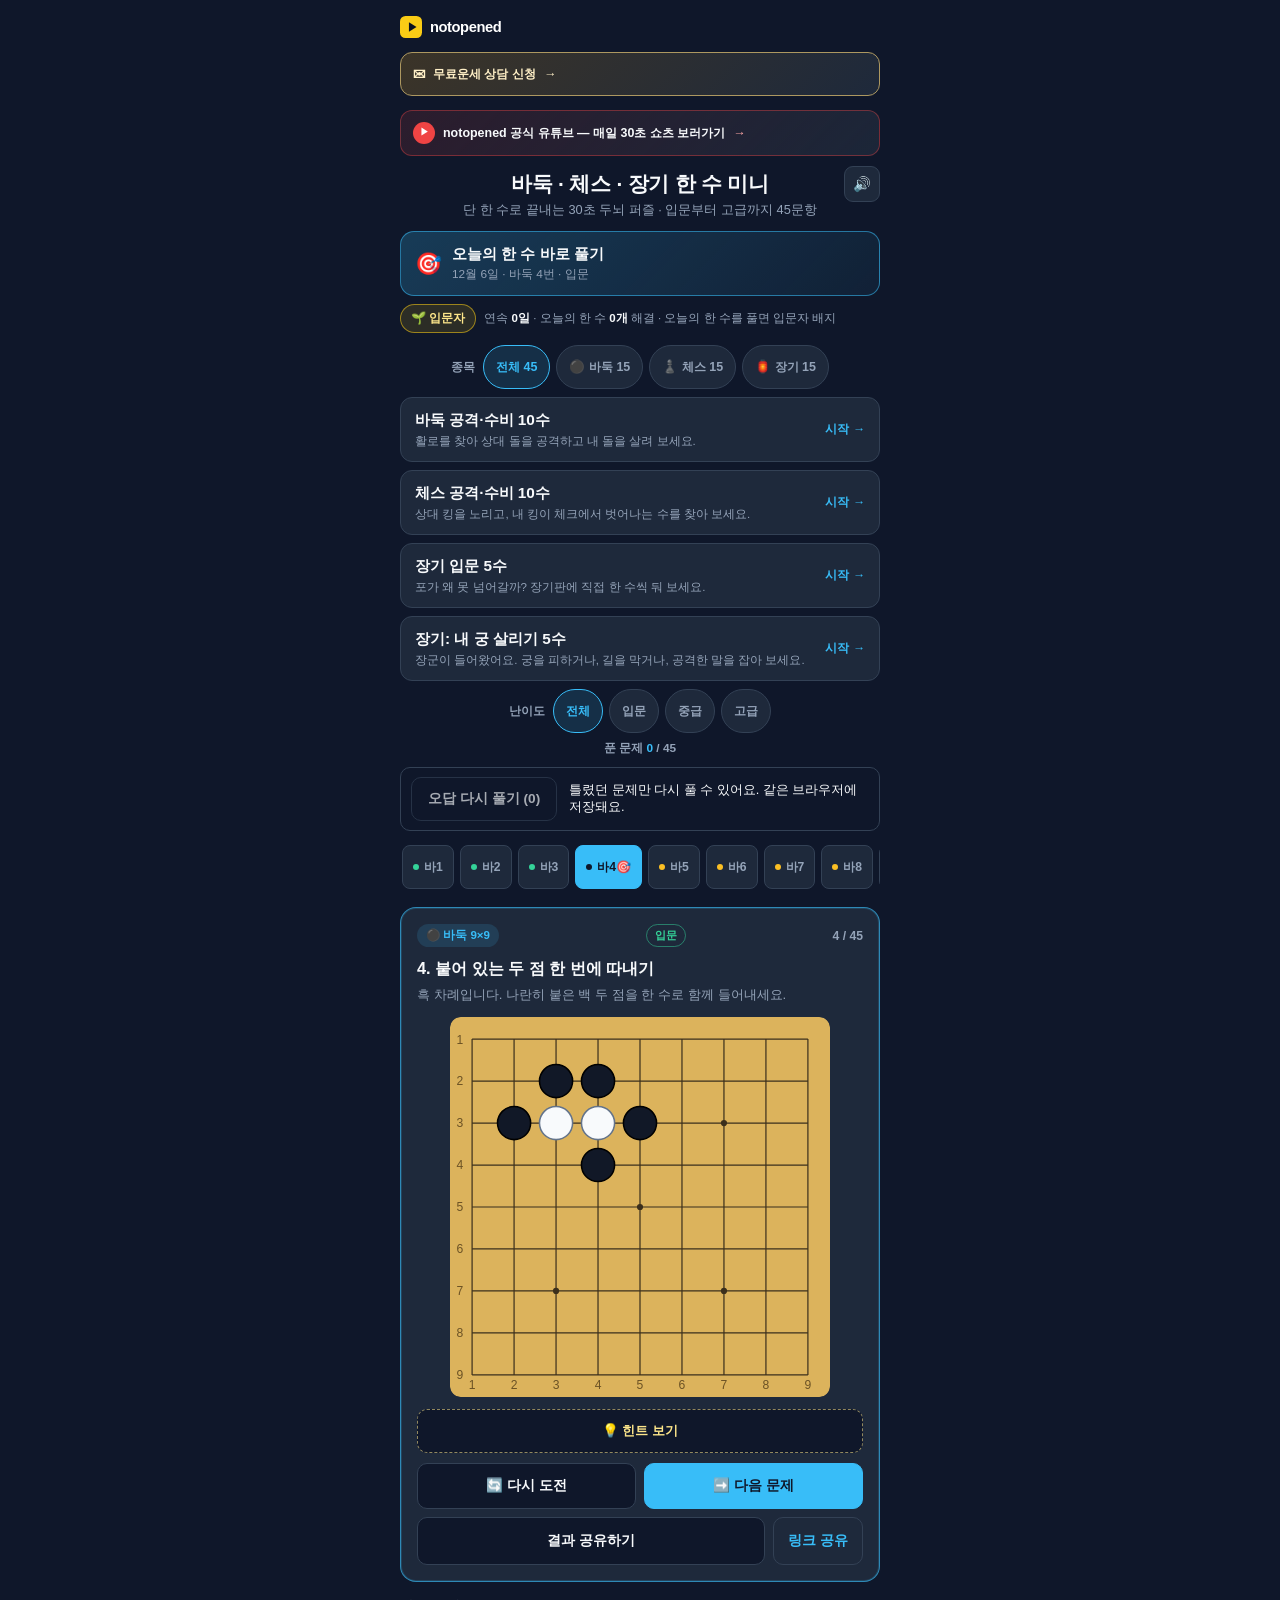
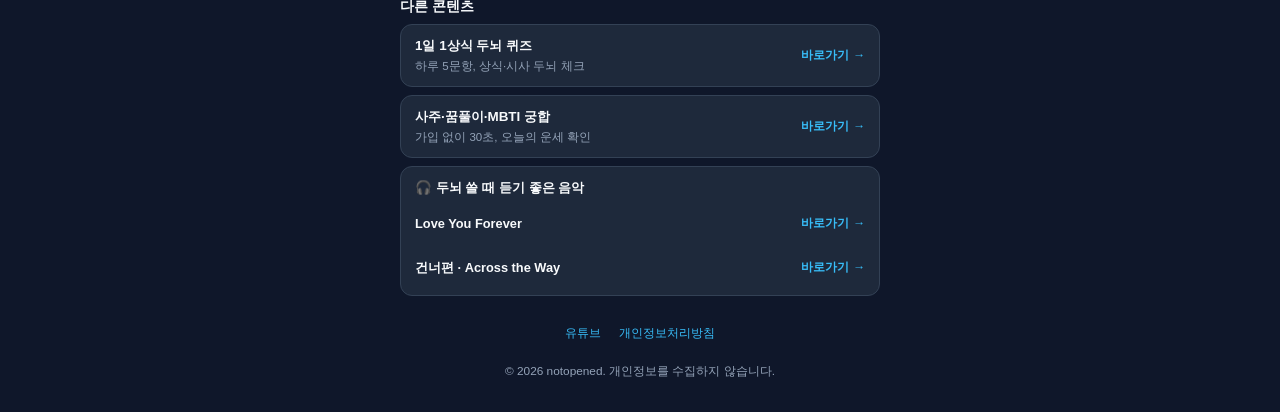
==== index.html @ 46a004a2 "feat(go-chess): 오늘의 한 수 완료 기록 공유 버튼 - 오늘의 한 수를 풀면 스트릭 줄에 공유 버튼이 나타나 날짜·종목·연속 일수·칭호를 담아 공유" ====
<!DOCTYPE html>
<html lang="ko">
<head>
  <meta charset="UTF-8">
  <meta name="google-site-verification" content="rfNAzH-8GWrvCKUE36EPhCVQZEv9g8NoEzKDVt_xvDE" />
  <meta name="viewport" content="width=device-width, initial-scale=1.0, maximum-scale=5.0, user-scalable=yes">
  <title>바둑·체스·장기 한 수 미니 | notopened</title>
  <meta name="description" content="설치 없이 브라우저에서 바로 푸는 바둑 사활·따내기, 체스 체크메이트, 장기 외통수. 입문·중급·고급 45문항과 매일 바뀌는 오늘의 한 수.">
  <link rel="canonical" href="https://notopened.com/go-chess/">
  <meta property="og:type" content="website">
  <meta property="og:locale" content="ko_KR">
  <meta property="og:site_name" content="notopened">
  <meta property="og:title" content="바둑·체스·장기 한 수 미니">
  <meta property="og:description" content="단 한 수로 승부를 가르는 바둑 사활·따내기, 체스 체크메이트, 장기 외통수 퍼즐 45문항.">
  <meta property="og:url" content="https://notopened.com/go-chess/">
  <meta property="og:image" content="https://notopened.com/go-chess/og.png">
  <meta property="og:image:width" content="1200">
  <meta property="og:image:height" content="630">
  <meta property="og:image:alt" content="바둑판과 체스판, 장기판이 있는 바둑·체스·장기 한 수 미니">
  <meta name="twitter:card" content="summary_large_image">
  <meta name="twitter:title" content="바둑·체스·장기 한 수 미니">
  <meta name="twitter:description" content="단 한 수로 승부를 가르는 바둑 사활·따내기, 체스 체크메이트, 장기 외통수 퍼즐 45문항.">
  <meta name="twitter:image" content="https://notopened.com/go-chess/og.png">
  <meta name="twitter:image:alt" content="바둑판과 체스판, 장기판이 있는 바둑·체스·장기 한 수 미니">
  <script type="application/ld+json">
  {
    "@context": "https://schema.org",
    "@type": "WebApplication",
    "name": "바둑·체스·장기 한 수 미니",
    "alternateName": "notopened 바둑·체스·장기 한 수 미니",
    "url": "https://notopened.com/go-chess/",
    "inLanguage": "ko",
    "description": "설치 없이 브라우저에서 바로 푸는 바둑 사활·따내기, 체스 체크메이트, 장기 외통수 한 수 퍼즐 45문항.",
    "applicationCategory": "GameApplication",
    "operatingSystem": "Any",
    "isAccessibleForFree": true,
    "image": "https://notopened.com/go-chess/og.png",
    "offers": { "@type": "Offer", "price": "0", "priceCurrency": "KRW" },
    "publisher": {
      "@type": "Organization",
      "name": "notopened",
      "url": "https://www.youtube.com/@notopened"
    }
  }
  </script>
  <link rel="icon" href="data:image/svg+xml,<svg xmlns=%27http://www.w3.org/2000/svg%27 viewBox=%270 0 100 100%27><text y=%27.9em%27 font-size=%2790%27>♟️</text></svg>">
  <style>
:root {
  --bg: #0f172a;
  --card-bg: #1e293b;
  --surface-sub: #0f172a;
  --text-main: #f8fafc;
  --text-muted: #94a3b8;
  --border: #334155;
  --accent: #38bdf8;
  --accent-soft: rgba(56, 189, 248, 0.14);
  --correct: #22c55e;
  --wrong: #ef4444;
  --easy: #34d399;
  --mid: #fbbf24;
  --hard: #f472b6;
}

* { box-sizing: border-box; margin: 0; padding: 0; }

html, body { overflow-x: hidden; }

body {
  font-family: -apple-system, BlinkMacSystemFont, "Segoe UI", Roboto, "Noto Sans KR", sans-serif;
  background-color: var(--bg);
  color: var(--text-main);
  min-height: 100vh;
  padding: 16px 12px 32px;
  -webkit-text-size-adjust: 100%;
}

.container { max-width: 480px; margin: 0 auto; width: 100%; }

.brand {
  display: flex;
  align-items: center;
  gap: 8px;
  width: fit-content;
  margin: 0 0 14px;
  color: #fff;
  text-decoration: none;
}
.brand:hover,
.brand:focus,
.brand:active {
  color: #fff;
  text-decoration: none;
}
.brand:focus-visible {
  outline: 2px solid #facc15;
  outline-offset: 3px;
  border-radius: 6px;
}
.brand-logo {
  width: 22px;
  height: 22px;
  flex: 0 0 auto;
  display: block;
}
.brand-name {
  font-size: 0.92rem;
  font-weight: 700;
  letter-spacing: -0.03em;
  color: #fff;
  text-decoration: none;
}

.portal-header { text-align: center; margin-bottom: 12px; }

/* 상단 슬림 유튜브 배너 */
.yt-banner {
  display: flex;
  align-items: center;
  justify-content: flex-start;
  gap: 8px;
  width: 100%;
  min-height: 46px;
  padding: 6px 12px;
  margin-bottom: 14px;
  border-radius: 12px;
  background: linear-gradient(135deg, rgba(239, 68, 68, 0.13), rgba(30, 41, 59, 0.85));
  border: 1px solid rgba(239, 68, 68, 0.4);
  color: var(--text-main);
  font-size: 0.78rem;
  font-weight: 700;
  line-height: 1.35;
  text-decoration: none;
  text-align: left;
}
.yt-banner:active { border-color: rgba(239, 68, 68, 0.75); background: linear-gradient(135deg, rgba(239, 68, 68, 0.22), rgba(30, 41, 59, 0.95)); }
.yt-banner .yt-play {
  flex: 0 0 auto;
  display: inline-flex;
  align-items: center;
  justify-content: center;
  width: 22px;
  height: 22px;
  border-radius: 50%;
  background: #ef4444;
  color: #fff;
  font-size: 0.58rem;
  line-height: 1;
  padding-left: 1px;
}
.yt-banner .yt-text { min-width: 0; white-space: nowrap; }
.yt-banner .yt-arrow { color: #fca5a5; flex: 0 0 auto; }

.title-row { position: relative; display: flex; align-items: center; justify-content: center; margin-bottom: 4px; }
.title-row .icon-toggle-btn {
  position: absolute;
  right: 0;
  top: 50%;
  transform: translateY(-50%);
  width: 36px;
  height: 36px;
  border-radius: 9px;
  font-size: 0.9rem;
}

.icon-toggle-btn {
  background: var(--card-bg);
  border: 1px solid var(--border);
  color: var(--text-main);
  width: 44px;
  height: 44px;
  border-radius: 10px;
  cursor: pointer;
  font-size: 1rem;
  flex: 0 0 auto;
}

.portal-header h1 { font-size: 1.3rem; font-weight: 800; margin-bottom: 0; padding: 0 44px; letter-spacing: -0.01em; }

.portal-header > p { font-size: 0.8rem; color: var(--text-muted); margin-bottom: 12px; }

.daily-btn {
  width: 100%;
  display: flex;
  align-items: center;
  gap: 10px;
  text-align: left;
  background: linear-gradient(135deg, rgba(56,189,248,0.22), rgba(56,189,248,0.06));
  border: 1px solid rgba(56, 189, 248, 0.55);
  border-radius: 14px;
  padding: 12px 14px;
  color: var(--text-main);
  cursor: pointer;
  min-height: 58px;
}

.daily-btn .daily-icon { font-size: 1.35rem; flex: 0 0 auto; }
.daily-btn .daily-text { display: flex; flex-direction: column; gap: 2px; min-width: 0; }
.daily-btn .daily-title { font-size: 0.95rem; font-weight: 800; }
.daily-btn .daily-sub {
  font-size: 0.74rem;
  color: var(--text-muted);
  white-space: nowrap;
  overflow: hidden;
  text-overflow: ellipsis;
}
.daily-btn.done { border-color: rgba(34, 197, 94, 0.6); background: linear-gradient(135deg, rgba(34,197,94,0.20), rgba(34,197,94,0.05)); }
.daily-btn.done .daily-sub { color: #86efac; }

/* 연속 정답 스트릭 · 칭호 배지 */
.streak-row {
  display: flex;
  align-items: center;
  gap: 8px;
  flex-wrap: wrap;
  margin: 8px 0 2px;
}
.streak-badge {
  display: inline-flex;
  align-items: center;
  gap: 4px;
  padding: 5px 10px;
  border-radius: 999px;
  border: 1px solid rgba(250, 204, 21, 0.55);
  background: rgba(250, 204, 21, 0.12);
  color: #fde68a;
  font-size: 0.76rem;
  font-weight: 800;
  white-space: nowrap;
}
.streak-badge.up { border-color: rgba(34, 197, 94, 0.7); background: rgba(34,197,94,0.16); color: #86efac; }
.streak-stat {
  font-size: 0.72rem;
  color: var(--text-muted);
  line-height: 1.4;
  word-break: keep-all;
  min-width: 0;
}
.streak-stat b { color: #f8fafc; }
.streak-share {
  margin-left: auto;
  border: 1px solid rgba(56, 189, 248, 0.5);
  background: rgba(56, 189, 248, 0.12);
  color: #bae6fd;
  font-size: 0.72rem;
  font-weight: 800;
  padding: 6px 10px;
  border-radius: 999px;
  cursor: pointer;
  min-height: 32px;
}
.streak-share[hidden] { display: none; }
.streak-share:active { transform: scale(0.98); }

.filter-bar {
  display: flex;
  gap: 6px;
  justify-content: center;
  flex-wrap: wrap;
  margin-bottom: 8px;
}

.filter-chip {
  background: var(--card-bg);
  color: var(--text-muted);
  border: 1px solid var(--border);
  border-radius: 999px;
  padding: 8px 12px;
  font-size: 0.78rem;
  font-weight: 700;
  cursor: pointer;
  min-height: 44px;
  font-family: inherit;
}

.filter-chip.active { background: var(--accent-soft); color: var(--accent); border-color: var(--accent); }

.filter-label {
  font-size: 0.72rem;
  font-weight: 700;
  color: var(--text-muted);
  align-self: center;
  margin-right: 2px;
}

.progress-line {
  text-align: center;
  font-size: 0.74rem;
  color: var(--text-muted);
  margin: 2px 0 10px;
  font-weight: 600;
}
.progress-line b { color: var(--accent); }

.puzzle-tabs {
  display: flex;
  gap: 6px;
  overflow-x: auto;
  overflow-y: hidden;
  padding: 2px 2px 12px;
  margin-bottom: 6px;
  scrollbar-width: thin;
  -webkit-overflow-scrolling: touch;
}

.puzzle-tab {
  flex: 0 0 auto;
  background: var(--card-bg);
  color: var(--text-muted);
  border: 1px solid var(--border);
  border-radius: 8px;
  padding: 8px 10px;
  font-size: 0.76rem;
  font-weight: 700;
  cursor: pointer;
  min-height: 44px;
  font-family: inherit;
  white-space: nowrap;
  display: inline-flex;
  align-items: center;
  gap: 5px;
}

.puzzle-tab .dot { width: 6px; height: 6px; border-radius: 50%; display: inline-block; }
.dot.easy { background: var(--easy); }
.dot.mid { background: var(--mid); }
.dot.hard { background: var(--hard); }

.puzzle-tab.active { background: var(--accent); color: #0f172a; border-color: var(--accent); }
.puzzle-tab.active .dot { background: #0f172a; }
.puzzle-tab.solved { border-color: rgba(34, 197, 94, 0.55); }

.card {
  background: var(--card-bg);
  border: 1px solid var(--border);
  border-radius: 16px;
  padding: 16px;
  margin-bottom: 16px;
}

.card.is-daily { border-color: rgba(56, 189, 248, 0.65); box-shadow: 0 0 0 1px rgba(56,189,248,0.18) inset; }

.puzzle-meta {
  display: flex;
  justify-content: space-between;
  align-items: center;
  gap: 8px;
  margin-bottom: 10px;
  flex-wrap: wrap;
}

.type-pill {
  font-size: 0.72rem;
  font-weight: 700;
  color: var(--accent);
  background: var(--accent-soft);
  padding: 4px 9px;
  border-radius: 999px;
}

.diff-pill {
  font-size: 0.7rem;
  font-weight: 800;
  padding: 3px 8px;
  border-radius: 999px;
  border: 1px solid var(--border);
}
.diff-pill.easy { color: var(--easy); border-color: rgba(52, 211, 153, 0.5); }
.diff-pill.mid { color: var(--mid); border-color: rgba(251, 191, 36, 0.5); }
.diff-pill.hard { color: var(--hard); border-color: rgba(244, 114, 182, 0.5); }

.counter-text { font-size: 0.76rem; color: var(--text-muted); font-weight: 600; }

.puzzle-title { font-size: 1.02rem; font-weight: 800; margin-bottom: 6px; line-height: 1.35; }

.puzzle-prompt { font-size: 0.83rem; color: var(--text-muted); margin-bottom: 12px; line-height: 1.5; }

.board-wrap { width: 100%; max-width: 380px; margin: 0 auto 12px; }

.board-svg {
  width: 100%;
  height: auto;
  display: block;
  border-radius: 10px;
  user-select: none;
  touch-action: manipulation;
}

.board-hit { cursor: pointer; }
.board-hit:hover { fill: rgba(56, 189, 248, 0.25); }
.board-hit:focus:not(:focus-visible),
.jg-hit:focus:not(:focus-visible) { outline: none; }

/* ---------- 장기판 ---------- */
.jg-piece { font-weight: 700; }
@media (hover: hover) {
  .jg-hit:hover { fill: rgba(56, 189, 248, 0.16); }
}
.jg-legend {
  display: flex;
  justify-content: center;
  gap: 14px;
  margin: -4px 0 12px;
  font-size: 0.72rem;
  color: var(--text-muted);
  font-weight: 700;
}
.jg-legend i { font-style: normal; font-weight: 800; }
.jg-legend[hidden] { display: none; }

.hint-btn {
  width: 100%;
  background: var(--surface-sub);
  color: #fde68a;
  border: 1px dashed rgba(253, 230, 138, 0.55);
  border-radius: 10px;
  padding: 11px 10px;
  font-size: 0.84rem;
  font-weight: 700;
  cursor: pointer;
  min-height: 44px;
  margin-bottom: 10px;
  font-family: inherit;
}

.hint-box {
  background: rgba(253, 230, 138, 0.08);
  border: 1px solid rgba(253, 230, 138, 0.3);
  border-radius: 10px;
  padding: 11px 12px;
  font-size: 0.82rem;
  line-height: 1.55;
  color: #fef3c7;
  margin-bottom: 10px;
}
.hint-box[hidden] { display: none; }

.feedback-box {
  display: none;
  padding: 12px;
  border-radius: 10px;
  background: var(--surface-sub);
  border: 1px solid var(--border);
  margin-bottom: 12px;
  font-size: 0.83rem;
  line-height: 1.55;
}

.feedback-box.show { display: block; }
.feedback-box.ok { border-color: var(--correct); }
.feedback-box.ng { border-color: var(--wrong); }
.feedback-box strong { display: block; margin-bottom: 5px; font-size: 0.9rem; }

.feedback-why {
  margin: 0 0 6px;
  padding: 8px 10px;
  border-radius: 8px;
  background: rgba(239, 68, 68, 0.12);
  border-left: 3px solid var(--wrong);
  color: var(--text-main);
  font-size: 0.82rem;
  font-weight: 600;
  line-height: 1.5;
}
.feedback-why[hidden] { display: none; }

.feedback-actions {
  display: flex;
  gap: 8px;
  margin-top: 10px;
}
.feedback-actions[hidden] { display: none; }
.feedback-actions button {
  flex: 1;
  min-height: 44px;
  padding: 10px 8px;
  border-radius: 9px;
  border: 1px solid var(--border);
  background: var(--surface);
  color: var(--text-main);
  font-family: inherit;
  font-size: 0.82rem;
  font-weight: 700;
  cursor: pointer;
}
.feedback-actions button.fb-primary {
  background: var(--accent);
  border-color: var(--accent);
  color: #0f172a;
}

.feedback-answer {
  margin-top: 8px;
  font-size: 0.76rem;
  color: var(--accent);
  font-weight: 700;
}

.feedback-source { margin-top: 6px; font-size: 0.72rem; color: var(--text-muted); }

.action-row { display: flex; gap: 8px; }

.btn-primary, .btn-secondary {
  flex: 1;
  padding: 12px 10px;
  border-radius: 10px;
  font-size: 0.85rem;
  font-weight: 700;
  cursor: pointer;
  min-height: 46px;
  border: 1px solid var(--border);
  font-family: inherit;
}

.btn-primary { background: var(--accent); color: #0f172a; border-color: var(--accent); }
.btn-secondary { background: var(--surface-sub); color: var(--text-main); }

.portal-footer { text-align: center; font-size: 0.74rem; color: var(--text-muted); }

.cross-promo { margin-bottom: 16px; }
.cross-promo h3 { font-size: 0.86rem; font-weight: 800; margin-bottom: 8px; text-align: left; color: var(--text-main); }

.web-card {
  display: flex;
  align-items: center;
  justify-content: space-between;
  gap: 10px;
  background: var(--card-bg);
  border: 1px solid var(--border);
  border-radius: 12px;
  padding: 12px 14px;
  margin-bottom: 8px;
  text-decoration: none;
  color: var(--text-main);
  min-height: 60px;
}

.web-card h4 { font-size: 0.84rem; font-weight: 800; margin-bottom: 3px; }
.web-card p { font-size: 0.72rem; color: var(--text-muted); line-height: 1.4; }
.web-card .go { font-size: 0.76rem; color: var(--accent); font-weight: 800; flex: 0 0 auto; }

.music-card {
  background: var(--card-bg);
  border: 1px solid var(--border);
  border-radius: 12px;
  padding: 12px 14px 6px;
  color: var(--text-main);
}
.music-card h4 { font-size: 0.84rem; font-weight: 800; margin-bottom: 4px; line-height: 1.35; }
.music-link {
  display: flex;
  align-items: center;
  justify-content: space-between;
  gap: 8px;
  min-height: 44px;
  padding: 6px 0;
  text-decoration: none;
  color: var(--text-main);
  font-size: 0.8rem;
  font-weight: 700;
  line-height: 1.35;
}
.music-link:hover,
.music-link:focus,
.music-link:active { text-decoration: none; color: var(--text-main); }
.music-link:focus-visible { outline: 2px solid var(--accent); outline-offset: 2px; border-radius: 6px; }
.music-link .name { min-width: 0; }
.music-link .go { font-size: 0.76rem; color: var(--accent); font-weight: 800; flex: 0 0 auto; white-space: nowrap; }

.share-row {
  display: flex;
  align-items: stretch;
  gap: 8px;
  margin-top: 8px;
}
.btn-share {
  width: auto;
  flex: 1 1 auto;
  min-width: 0;
  margin-top: 0;
  padding: 12px 10px;
  border-radius: 10px;
  font-size: 0.85rem;
  font-weight: 700;
  cursor: pointer;
  min-height: 48px;
  border: 1px solid var(--border);
  background: var(--surface-sub);
  color: var(--text-main);
  font-family: inherit;
  white-space: nowrap;
}
.btn-share-link {
  flex: 0 0 auto;
  padding: 12px 14px;
  color: var(--accent);
  background: transparent;
}

.affiliate-section { margin-bottom: 16px; }
.affiliate-section[hidden] { display: none; }

.coupang-wrap {
  max-width: 100%;
  overflow: hidden;
  background: #ffffff;
  border-radius: 12px;
  border: 1px solid var(--border);
}

.coupang-slot { transform-origin: top left; }

.affiliate-note {
  font-size: 0.69rem;
  color: var(--text-muted);
  line-height: 1.45;
  margin-top: 6px;
  text-align: left;
}

.footer-links { display: flex; justify-content: center; gap: 4px 14px; flex-wrap: wrap; margin-bottom: 8px; }
.footer-link {
  color: var(--accent);
  text-decoration: none;
  display: inline-flex;
  align-items: center;
  justify-content: center;
  min-height: 44px;
  padding: 4px 2px;
  text-align: center;
}

@media (max-width: 400px) {
  body { padding: 10px 6px 28px; }
  .card { padding: 12px 8px; }
  .portal-header h1 { font-size: 1.18rem; }
}

.toast {
  position: fixed;
  left: 50%;
  bottom: 18px;
  transform: translateX(-50%);
  background: #0b1220;
  border: 1px solid var(--accent);
  color: var(--text-main);
  font-size: 0.8rem;
  padding: 10px 14px;
  border-radius: 10px;
  opacity: 0;
  pointer-events: none;
  transition: opacity 0.2s ease;
  z-index: 50;
  max-width: 90vw;
}
.toast.show { opacity: 1; }
  .hub-mistakes { display: flex; flex-wrap: wrap; align-items: center; gap: .55rem .75rem; margin: 0 0 .75rem; padding: .55rem .65rem; border: 1px solid var(--border); border-radius: 10px; }
.hub-mistakes[hidden] { display: none; }
.hub-mistakes button { min-height: 44px; }
.hub-mistakes button:disabled { opacity: .65; cursor: default; }
.hub-mistakes p { flex: 1 1 11rem; margin: 0; font-size: .8rem; }
#hubWrongNotes { font-size: .86rem; margin: .5rem 0; }
#hubWrongNotes summary { cursor: pointer; padding: .35rem 0; }
#hubWrongList { margin: .25rem 0; padding-left: 1.2rem; }
#hubWrongList li + li { margin-top: .3rem; }

</style>
</head>
<body>
  <main class="container">
    <a class="brand" href="https://notopened.com/" aria-label="노트오픈드 홈으로">
      <svg class="brand-logo" viewBox="0 0 32 32" aria-hidden="true" focusable="false">
        <rect width="32" height="32" rx="8" fill="#facc15"/>
        <polygon points="13,9 13,23 24,16" fill="#0b1220"/>
      </svg>
      <span class="brand-name">notopened</span>
    </a>
    <a id="top-fortune-consult" class="yt-banner" href="/fortune/consult/" style="border-color:#ad9860;background:linear-gradient(135deg,#3b3428,#1e293b);color:#fff0c7;min-height:44px"><span aria-hidden="true">✉</span><span>무료운세 상담 신청</span><span aria-hidden="true">→</span></a>
    <a class="yt-banner" href="https://www.youtube.com/@notopened" target="_blank" rel="noopener noreferrer" aria-label="notopened 공식 유튜브 새 창으로 열기">
      <span class="yt-play" aria-hidden="true">▶</span>
      <span class="yt-text">notopened 공식 유튜브 — 매일 30초 쇼츠 보러가기</span>
      <span class="yt-arrow" aria-hidden="true">→</span>
    </a>
    <header class="portal-header" role="banner">
      <div class="title-row">
        <h1>바둑 · 체스 · 장기 한 수 미니</h1>
        <button type="button" class="icon-toggle-btn" id="soundToggleBtn" aria-label="효과음 켜기/끄기" title="효과음 켜기/끄기">🔊</button>
      </div>
      <p>단 한 수로 끝내는 30초 두뇌 퍼즐 · 입문부터 고급까지 45문항</p>
      <button type="button" class="daily-btn" id="dailyBtn" aria-label="오늘의 한 수 바로 풀기">
        <span class="daily-icon" id="dailyIcon">🎯</span>
        <span class="daily-text">
          <span class="daily-title" id="dailyTitle">오늘의 한 수 바로 풀기</span>
          <span class="daily-sub" id="dailySub">오늘의 문제를 불러오는 중…</span>
        </span>
      </button>
      <div class="streak-row" id="streakRow" aria-live="polite">
        <span class="streak-badge" id="streakBadge">🌱 입문자</span>
        <span class="streak-stat" id="streakStat">연속 0일 · 오늘의 한 수 0개 해결</span>
        <button type="button" class="streak-share" id="streakShareBtn" hidden>📤 오늘 기록 공유</button>
      </div>
    </header>

    <nav class="filter-bar" id="typeFilters" aria-label="종목 필터">
      <span class="filter-label">종목</span>
      <button type="button" class="filter-chip active" data-type="all">전체 45</button>
      <button type="button" class="filter-chip" data-type="go">⚫ 바둑 15</button>
      <button type="button" class="filter-chip" data-type="chess">♟️ 체스 15</button>
      <button type="button" class="filter-chip" data-type="janggi">🏮 장기 15</button>
    </nav>

    <a class="web-card" href="./go-practice/">
      <span>
        <h2 style="font-size:0.96rem;margin:0 0 2px">바둑 공격·수비 10수</h2>
        <p>활로를 찾아 상대 돌을 공격하고 내 돌을 살려 보세요.</p>
      </span>
      <span class="go" aria-hidden="true">시작 →</span>
    </a>

    <a class="web-card" href="./chess-practice/">
      <span>
        <h2 style="font-size:0.96rem;margin:0 0 2px">체스 공격·수비 10수</h2>
        <p>상대 킹을 노리고, 내 킹이 체크에서 벗어나는 수를 찾아 보세요.</p>
      </span>
      <span class="go" aria-hidden="true">시작 →</span>
    </a>

    <a class="web-card" href="./janggi-beginner/">
      <span>
        <h2 style="font-size:0.96rem;margin:0 0 2px">장기 입문 5수</h2>
        <p>포가 왜 못 넘어갈까? 장기판에 직접 한 수씩 둬 보세요.</p>
      </span>
      <span class="go" aria-hidden="true">시작 →</span>
    </a>

    <a class="web-card" href="./janggi-defense/">
      <span>
        <h2 style="font-size:0.96rem;margin:0 0 2px">장기: 내 궁 살리기 5수</h2>
        <p>장군이 들어왔어요. 궁을 피하거나, 길을 막거나, 공격한 말을 잡아 보세요.</p>
      </span>
      <span class="go" aria-hidden="true">시작 →</span>
    </a>

    <nav class="filter-bar" id="diffFilters" aria-label="난이도 필터">
      <span class="filter-label">난이도</span>
      <button type="button" class="filter-chip active" data-diff="all">전체</button>
      <button type="button" class="filter-chip" data-diff="입문">입문</button>
      <button type="button" class="filter-chip" data-diff="중급">중급</button>
      <button type="button" class="filter-chip" data-diff="고급">고급</button>
    </nav>

    <p class="progress-line">푼 문제 <b id="solvedCount">0</b> / <span id="totalCount">45</span></p>

    <section class="hub-mistakes" aria-label="오답 다시 풀기" id="hubMistakes" hidden>
      <button type="button" class="btn-secondary" id="hubWrongStart">오답 다시 풀기</button>
      <button type="button" class="btn-secondary" id="hubWrongExit" hidden>일반 문제로 돌아가기</button>
      <p id="hubWrongStatus" role="status" tabindex="-1"></p>
    </section>

    <div class="puzzle-tabs" id="puzzleTabs" role="tablist" aria-label="문제 선택"></div>

    <section class="card" id="puzzleCard" aria-live="polite">
      <div class="puzzle-meta">
        <span class="type-pill" id="puzzleTypePill">바둑 9×9</span>
        <span class="diff-pill mid" id="puzzleDiffPill">입문</span>
        <span class="counter-text" id="puzzleCounter">1 / 45</span>
      </div>

      <h2 class="puzzle-title" id="puzzleTitle">문제 로딩 중…</h2>
      <p class="puzzle-prompt" id="puzzlePrompt">보드의 정답 위치를 탭해 한 수를 두세요.</p>

      <div class="board-wrap" id="boardWrap"></div>
      <div class="jg-legend" id="janggiLegend" hidden>
        <span><i style="color:#dc2626">漢</i> 한(漢) · 나</span>
        <span><i style="color:#0d9488">楚</i> 초(楚) · 상대</span>
      </div>

      <button type="button" class="hint-btn" id="hintBtn" aria-expanded="false" aria-controls="hintBox">💡 힌트 보기</button>
      <div class="hint-box" id="hintBox" hidden></div>
      <button type="button" class="hint-btn" id="solutionBtn" hidden style="margin-top:6px;">🔁 정답 수로 복기하기</button>

      <div class="feedback-box" id="feedbackBox" role="region" aria-label="정오답 및 해설">
        <strong id="feedbackStatus"></strong>
        <p class="feedback-why" id="feedbackWhy" hidden></p>
        <p id="feedbackText"></p>
        <div class="feedback-answer" id="feedbackAnswer"></div>
        <div class="feedback-source" id="feedbackSource"></div>
        <details id="hubWrongNotes" hidden>
          <summary>내가 틀린 수 살펴보기</summary>
          <ul id="hubWrongList"></ul>
        </details>
        <div class="feedback-actions" id="feedbackActions" hidden>
          <button type="button" class="fb-primary" id="fbRetryBtn">🔄 바로 다시</button>
          <button type="button" id="fbHintBtn">💡 힌트 보기</button>
        </div>
      </div>

      <div class="action-row">
        <button type="button" class="btn-secondary" id="retryBtn">🔄 다시 도전</button>
        <button type="button" class="btn-primary" id="nextBtn">➡️ 다음 문제</button>
      </div>
      <div class="share-row">
        <button type="button" class="btn-share" id="shareBtn">결과 공유하기</button>
        <button type="button" class="btn-share btn-share-link" id="shareLinkBtn">링크 공유</button>
      </div>
    </section>

    <section class="affiliate-section" id="affiliateSection" aria-label="쿠팡 파트너스 추천 상품" hidden>
      <div class="coupang-wrap" id="coupangWrap">
        <div class="coupang-slot" id="coupangSlot"></div>
      </div>
      <p class="affiliate-note">이 포스팅은 쿠팡 파트너스 활동의 일환으로, 이에 따른 일정액의 수수료를 제공받습니다.</p>
    </section>

    <nav class="cross-promo" aria-label="다른 콘텐츠">
      <h3>다른 콘텐츠</h3>
      <a class="web-card" href="https://notopened.com/quiz/" rel="noopener">
        <span>
          <h4>1일 1상식 두뇌 퀴즈</h4>
          <p>하루 5문항, 상식·시사 두뇌 체크</p>
        </span>
        <span class="go">바로가기 →</span>
      </a>
      <a class="web-card" href="https://notopened.com/fortune/" rel="noopener">
        <span>
          <h4>사주·꿈풀이·MBTI 궁합</h4>
          <p>가입 없이 30초, 오늘의 운세 확인</p>
        </span>
        <span class="go">바로가기 →</span>
      </a>
      <div class="music-card">
        <h4>🎧 두뇌 쓸 때 듣기 좋은 음악</h4>
        <a class="music-link" href="https://www.youtube.com/@loveyouforever_diary" target="_blank" rel="noopener noreferrer">
          <span class="name">Love You Forever</span>
          <span class="go">바로가기 →</span>
        </a>
        <a class="music-link" href="https://www.youtube.com/@across_the_way" target="_blank" rel="noopener noreferrer">
          <span class="name">건너편 · Across the Way</span>
          <span class="go">바로가기 →</span>
        </a>
      </div>
    </nav>

    <footer class="portal-footer">
      <nav class="footer-links" aria-label="사이트 안내">
        <a class="footer-link" href="https://www.youtube.com/@notopened" rel="noopener">유튜브</a>
        <a class="footer-link" href="./privacy.html">개인정보처리방침</a>
      </nav>
      <p>&copy; 2026 notopened. 개인정보를 수집하지 않습니다.</p>
    </footer>
  </main>

  <div class="toast" id="toast" role="status" aria-live="polite"></div>

  <!-- 쿠팡 파트너스 다이나믹 배너 (not-opened.github.io/go-chess 등록분) -->
  <script src="https://ads-partners.coupang.com/g.js"></script>
  <script>
  new PartnersCoupang.G({"id":1059927,"template":"carousel","trackingCode":"AF2725831","width":"680","height":"140","tsource":"","container":"#coupangSlot","onLoaded":function(hasAd){
    if (hasAd && typeof window.fitCoupangBanner === 'function') window.fitCoupangBanner();
  }});
  </script>

  <script src="./hub-retry.js"></script>
  <script>
const miniPuzzles = [{"id":"go-01","type":"go","difficulty":"입문","title":"1. 양단수 — 두 점을 동시에 단수로","prompt":"흑 차례입니다. 백 두 점의 활로를 한 수로 각각 하나씩만 남기는 급소를 탭하세요.","hint":"백 두 점이 서로 닿지 않습니다. 두 점에 동시에 닿는 자리가 하나 있습니다.","explanation":"정답은 5행 5열(양단수)입니다. 이 한 수로 4행 5열 백돌과 5행 4열 백돌의 활로가 각각 하나씩만 남습니다. 백이 한쪽을 이어도 다른 쪽은 그대로 잡힙니다.","source":"한국기원 바둑 입문 가이드","answerText":"5행 5열","check":{"kind":"double_atari","groups":[[3,4],[4,3]]},"typeLabel":"⚫ 바둑 9×9","size":9,"stones":[{"r":2,"c":3,"color":"B"},{"r":2,"c":4,"color":"B"},{"r":3,"c":3,"color":"B"},{"r":4,"c":2,"color":"B"},{"r":3,"c":4,"color":"W"},{"r":4,"c":3,"color":"W"}],"answer":{"r":4,"c":4}},{"id":"go-02","type":"go","difficulty":"입문","title":"2. 한 점 따내기","prompt":"흑 차례입니다. 활로가 하나만 남은 백돌을 바로 들어내는 자리를 탭하세요.","hint":"백돌의 위·아래·왼쪽은 이미 흑돌입니다. 남은 한 방향만 막으면 됩니다.","explanation":"정답은 3행 4열, 백돌 오른쪽의 마지막 활로입니다. 네 방향 활로가 모두 막혀 3행 3열의 백돌은 판에서 들어납니다.","source":"한국기원 바둑 규칙","answerText":"3행 4열","check":{"kind":"capture","count":1},"typeLabel":"⚫ 바둑 9×9","size":9,"stones":[{"r":1,"c":2,"color":"B"},{"r":2,"c":1,"color":"B"},{"r":3,"c":2,"color":"B"},{"r":2,"c":2,"color":"W"}],"answer":{"r":2,"c":3}},{"id":"go-03","type":"go","difficulty":"입문","title":"3. 변(1선)에 몰린 백돌 따내기","prompt":"흑 차례입니다. 바둑판 맨 윗변에 붙은 백돌을 잡는 마지막 한 수를 두세요.","hint":"변에 붙은 돌은 원래부터 활로가 세 개뿐입니다. 그중 남은 하나는 백돌의 오른쪽입니다.","explanation":"정답은 1행 6열입니다. 변(1선)에 붙은 백돌은 활로가 세 개뿐이라, 왼쪽·아래를 막은 상태에서 오른쪽 하나를 메우면 바로 따낼 수 있습니다.","source":"한국기원 바둑 입문 가이드","answerText":"1행 6열","check":{"kind":"capture","count":1},"typeLabel":"⚫ 바둑 9×9","size":9,"stones":[{"r":0,"c":3,"color":"B"},{"r":1,"c":4,"color":"B"},{"r":0,"c":4,"color":"W"}],"answer":{"r":0,"c":5}},{"id":"go-04","type":"go","difficulty":"입문","title":"4. 붙어 있는 두 점 한 번에 따내기","prompt":"흑 차례입니다. 나란히 붙은 백 두 점을 한 수로 함께 들어내세요.","hint":"두 점은 붙어 있어 활로를 함께 씁니다. 그중 마지막 하나가 남아 있습니다.","explanation":"정답은 4행 3열입니다. 3행 3열·3행 4열 백 두 점이 함께 쓰던 마지막 활로를 막아, 두 점을 한 번에 들어냅니다.","source":"한국기원 바둑 규칙","answerText":"4행 3열","check":{"kind":"capture","count":2},"typeLabel":"⚫ 바둑 9×9","size":9,"stones":[{"r":1,"c":2,"color":"B"},{"r":1,"c":3,"color":"B"},{"r":2,"c":1,"color":"B"},{"r":2,"c":4,"color":"B"},{"r":3,"c":3,"color":"B"},{"r":2,"c":2,"color":"W"},{"r":2,"c":3,"color":"W"}],"answer":{"r":3,"c":2}},{"id":"go-05","type":"go","difficulty":"중급","title":"5. 귀에 몰린 백 세 점 따내기","prompt":"흑 차례입니다. 귀퉁이에 몰린 백 세 점을 한 수로 따내세요.","hint":"귀는 두 변이 이미 막혀 있어 활로가 가장 빨리 줄어듭니다. 남은 한 자리는 귀의 모서리입니다.","explanation":"정답은 1행 1열입니다. 1행 2열·2행 2열·2행 1열 백 세 점이 함께 쓰던 마지막 활로(귀의 모서리)를 메워 세 점을 한꺼번에 들어냅니다.","source":"한국기원 바둑 규칙","answerText":"1행 1열","check":{"kind":"capture","count":3},"typeLabel":"⚫ 바둑 9×9","size":9,"stones":[{"r":0,"c":2,"color":"B"},{"r":1,"c":2,"color":"B"},{"r":2,"c":1,"color":"B"},{"r":2,"c":0,"color":"B"},{"r":0,"c":1,"color":"W"},{"r":1,"c":1,"color":"W"},{"r":1,"c":0,"color":"W"}],"answer":{"r":0,"c":0}},{"id":"go-06","type":"go","difficulty":"중급","title":"6. 단수로 몰아 잡기 (자충수 함정)","prompt":"흑 차례입니다. 윗변의 백 두 점을 단수로 몰아 다음 수에 잡는 자리를 두세요.","hint":"단수만 걸면 백이 그 자리를 스스로 메워 살아날 수 있습니다. 백이 메울 수 없는 자리로 몰아야 합니다.","explanation":"정답은 1행 4열입니다. 백 두 점은 활로가 2행 2열 하나만 남지만, 그 자리는 흑돌에 둘러싸여 백이 스스로 메우면 자충수가 됩니다. 백이 어디에 두어도 다음 수에 두 점을 들어냅니다.","source":"한국기원 바둑 규칙 · 자충수","answerText":"1행 4열","check":{"kind":"atari_dead","target":[0,1],"trap":{"point":[1,1],"color":"W"}},"typeLabel":"⚫ 바둑 9×9","size":9,"stones":[{"r":0,"c":0,"color":"B"},{"r":1,"c":0,"color":"B"},{"r":1,"c":2,"color":"B"},{"r":2,"c":1,"color":"B"},{"r":0,"c":1,"color":"W"},{"r":0,"c":2,"color":"W"}],"answer":{"r":0,"c":3}},{"id":"go-07","type":"go","difficulty":"중급","title":"7. 두 그룹 동시 양단수","prompt":"흑 차례입니다. 위쪽 백 두 점과 아래쪽 백 두 점을 한 수로 동시에 단수에 몰아넣으세요.","hint":"두 백 그룹이 함께 쓰는 활로가 하나 있습니다. 그 자리를 차지하면 양쪽이 동시에 단수입니다.","explanation":"정답은 3행 5열입니다. 이 한 수로 3행 3열·3행 4열 백 두 점과 2행 5열·2행 6열 백 두 점이 모두 단수가 됩니다. 한쪽을 이어도 다른 쪽은 잡힙니다.","source":"한국기원 바둑 입문 가이드","answerText":"3행 5열","check":{"kind":"double_atari","groups":[[2,2],[1,4]]},"typeLabel":"⚫ 바둑 9×9","size":9,"stones":[{"r":1,"c":2,"color":"B"},{"r":3,"c":2,"color":"B"},{"r":2,"c":1,"color":"B"},{"r":1,"c":3,"color":"B"},{"r":0,"c":4,"color":"B"},{"r":2,"c":5,"color":"B"},{"r":1,"c":6,"color":"B"},{"r":2,"c":2,"color":"W"},{"r":2,"c":3,"color":"W"},{"r":1,"c":4,"color":"W"},{"r":1,"c":5,"color":"W"}],"answer":{"r":2,"c":4}},{"id":"go-08","type":"go","difficulty":"중급","title":"8. 사활 — 3집 궁도에서 두 눈 만들기","prompt":"흑 차례입니다. 아래변 흑 대마가 완전히 살 수 있도록 두 눈을 만드는 급소를 두세요.","hint":"집이 될 수 있는 빈 자리는 세 개입니다. 가운데를 차지해야 좌우로 집이 갈라집니다.","explanation":"정답은 9행 2열, 3집 궁도의 한가운데입니다. 남는 9행 1열과 9행 3열이 각각 진짜 집이 되어 두 눈이 완성됩니다. 양 끝에 두면 집이 하나로 남아 죽습니다.","source":"한국기원 바둑 입문 가이드 · 사활","answerText":"9행 2열","check":{"kind":"two_eyes","group":[7,0]},"typeLabel":"⚫ 바둑 9×9","size":9,"stones":[{"r":7,"c":0,"color":"B"},{"r":7,"c":1,"color":"B"},{"r":7,"c":2,"color":"B"},{"r":7,"c":3,"color":"B"},{"r":8,"c":3,"color":"B"},{"r":6,"c":0,"color":"W"},{"r":6,"c":1,"color":"W"},{"r":6,"c":2,"color":"W"},{"r":6,"c":3,"color":"W"},{"r":7,"c":4,"color":"W"},{"r":8,"c":4,"color":"W"}],"answer":{"r":8,"c":1}},{"id":"go-09","type":"go","difficulty":"고급","title":"9. 패 만들기","prompt":"흑 차례입니다. 백 한 점을 따내면서 패 모양을 만드는 수를 두세요.","hint":"백 한 점이 단수입니다. 그 점을 따내면 흑돌도 활로 하나만 남는 자리가 됩니다.","explanation":"정답은 3행 4열입니다. 3행 3열 백 한 점을 따내는 동시에, 새로 둔 흑돌의 활로가 3행 3열 하나만 남습니다. 백이 곧바로 되따내면 판이 똑같아지므로 패 규칙상 둘 수 없고, 백은 다른 곳에 패를 써야 합니다.","source":"한국기원 바둑 규칙 · 패","answerText":"3행 4열","check":{"kind":"ko"},"typeLabel":"⚫ 바둑 9×9","size":9,"stones":[{"r":1,"c":2,"color":"B"},{"r":3,"c":2,"color":"B"},{"r":2,"c":1,"color":"B"},{"r":2,"c":2,"color":"W"},{"r":1,"c":3,"color":"W"},{"r":3,"c":3,"color":"W"},{"r":2,"c":4,"color":"W"}],"answer":{"r":2,"c":3}},{"id":"go-10","type":"go","difficulty":"고급","title":"10. 사활 — 나카데로 백 죽이기","prompt":"흑 차례입니다. 오른쪽 위 귀의 백 대마를 죽이는 급소를 두세요.","hint":"백의 집 자리는 세 개입니다. 그 한가운데에 흑이 들어가면 백의 두 집이 가짜 집이 됩니다.","explanation":"정답은 1행 8열, 백의 3집 궁도 한가운데입니다. 이 자리에 흑돌이 들어가면 1행 7열과 1행 9열이 서로 이어지지 못해 진짜 두 눈이 되지 못합니다. 백이 어떻게 두어도 두 눈을 만들 수 없어 대마가 죽습니다.","source":"한국기원 바둑 입문 가이드 · 나카데","answerText":"1행 8열","check":{"kind":"kill_nakade","group":[1,7]},"typeLabel":"⚫ 바둑 9×9","size":9,"stones":[{"r":1,"c":8,"color":"W"},{"r":1,"c":7,"color":"W"},{"r":1,"c":6,"color":"W"},{"r":1,"c":5,"color":"W"},{"r":0,"c":5,"color":"W"},{"r":0,"c":4,"color":"B"},{"r":1,"c":4,"color":"B"},{"r":2,"c":5,"color":"B"},{"r":2,"c":6,"color":"B"},{"r":2,"c":7,"color":"B"},{"r":2,"c":8,"color":"B"}],"answer":{"r":0,"c":7}},{"id":"go-11","type":"go","difficulty":"입문","title":"11. 변에 붙은 백 두 점 따내기","prompt":"흑 차례입니다. 윗변에 나란히 붙은 백 두 점을 한 수로 들어내세요.","hint":"변에 붙은 돌은 위쪽이 이미 막혀 활로가 세 개뿐입니다. 남은 하나는 백돌의 오른쪽입니다.","explanation":"정답은 1행 7열입니다. 1행 5열·6열 백 두 점은 왼쪽과 아래를 흑돌에 막혀 오른쪽 한 자리만 활로로 남아 있었습니다. 그 자리를 메우면 두 점이 함께 판에서 들어납니다.","source":"한국기원 바둑 입문 가이드","answerText":"1행 7열","check":{"kind":"capture","count":2},"typeLabel":"⚫ 바둑 9×9","size":9,"stones":[{"r":0,"c":4,"color":"W"},{"r":0,"c":5,"color":"W"},{"r":0,"c":3,"color":"B"},{"r":1,"c":4,"color":"B"},{"r":1,"c":5,"color":"B"}],"answer":{"r":0,"c":6}},{"id":"go-12","type":"go","difficulty":"입문","title":"12. 2선 백 두 점 동시 단수","prompt":"흑 차례입니다. 2행에 나란히 선 백 두 점을 한 수로 동시에 단수에 몰아넣으세요.","hint":"두 백돌 사이의 빈 자리가 두 점이 함께 쓰는 활로입니다. 그 자리를 차지하세요.","explanation":"정답은 2행 6열입니다. 이 자리에 두면 2행 5열 백돌은 3행 5열, 2행 7열 백돌은 3행 7열 한 곳만 활로로 남습니다. 백이 한쪽을 이어도 다른 쪽은 그대로 단수라 다음 수에 잡힙니다.","source":"한국기원 바둑 입문 가이드","answerText":"2행 6열","check":{"kind":"double_atari","groups":[[1,4],[1,6]]},"typeLabel":"⚫ 바둑 9×9","size":9,"stones":[{"r":1,"c":4,"color":"W"},{"r":1,"c":6,"color":"W"},{"r":1,"c":3,"color":"B"},{"r":1,"c":7,"color":"B"},{"r":0,"c":4,"color":"B"},{"r":0,"c":6,"color":"B"}],"answer":{"r":1,"c":5}},{"id":"go-13","type":"go","difficulty":"중급","title":"13. 변에서 만드는 패","prompt":"흑 차례입니다. 1행의 백 한 점을 따내면서 패 모양을 만드는 수를 두세요.","hint":"따낸 자리에 놓는 흑돌도 활로가 하나만 남아야 합니다. 백이 곧바로 되따내면 판이 그대로 되풀이됩니다.","explanation":"정답은 1행 4열입니다. 1행 3열의 백 한 점을 따내는 동시에, 새로 놓은 흑돌도 활로가 1행 3열 하나만 남습니다. 백이 곧바로 되따내면 판이 똑같아지므로 패 규칙상 둘 수 없고, 백은 다른 곳에 패를 써야 합니다.","source":"한국기원 바둑 규칙 · 패","answerText":"1행 4열","check":{"kind":"ko"},"typeLabel":"⚫ 바둑 9×9","size":9,"stones":[{"r":0,"c":2,"color":"W"},{"r":0,"c":4,"color":"W"},{"r":1,"c":3,"color":"W"},{"r":0,"c":1,"color":"B"},{"r":1,"c":2,"color":"B"}],"answer":{"r":0,"c":3}},{"id":"go-14","type":"go","difficulty":"중급","title":"14. 왼변 3집 궁도에서 두 눈 만들기","prompt":"흑 차례입니다. 왼변에 몰린 흑 대마가 완전히 살 수 있도록 두 눈을 만드는 급소를 두세요.","hint":"집이 될 수 있는 빈 자리는 세 개입니다. 가운데를 차지해야 위아래로 집이 갈라집니다.","explanation":"정답은 6행 1열, 세 집 자리의 한가운데입니다. 남는 5행 1열과 7행 1열이 각각 진짜 집이 되어 두 눈이 완성됩니다. 위나 아래 끝에 두면 남은 두 자리가 한 집으로 이어져 두 눈이 되지 못합니다.","source":"한국기원 바둑 입문 가이드 · 사활","answerText":"6행 1열","check":{"kind":"two_eyes","group":[3,0]},"typeLabel":"⚫ 바둑 9×9","size":9,"stones":[{"r":3,"c":0,"color":"B"},{"r":3,"c":1,"color":"B"},{"r":4,"c":1,"color":"B"},{"r":5,"c":1,"color":"B"},{"r":6,"c":1,"color":"B"},{"r":7,"c":1,"color":"B"},{"r":7,"c":0,"color":"B"},{"r":2,"c":0,"color":"W"},{"r":2,"c":1,"color":"W"},{"r":2,"c":2,"color":"W"},{"r":3,"c":2,"color":"W"},{"r":4,"c":2,"color":"W"},{"r":5,"c":2,"color":"W"},{"r":6,"c":2,"color":"W"},{"r":7,"c":2,"color":"W"},{"r":8,"c":0,"color":"W"},{"r":8,"c":1,"color":"W"},{"r":8,"c":2,"color":"W"}],"answer":{"r":5,"c":0}},{"id":"go-15","type":"go","difficulty":"고급","title":"15. 석 점 단수 — 이으면 자충","prompt":"흑 차례입니다. 2행의 백 세 점을 단수로 몰아 다음 수에 잡으세요. 백이 이어도 살아나지 못하는 자리로 몰아야 합니다.","hint":"단수 자리는 두 곳입니다. 백이 스스로 메우면 자충수가 되는 쪽을 먼저 차지하세요.","explanation":"정답은 2행 7열입니다. 백 세 점은 활로가 2행 7열과 3행 6열 두 곳뿐인데, 3행 6열은 흑돌에 둘러싸여 백이 메우면 자충수가 됩니다. 2행 7열을 먼저 막으면 백은 어디에 두어도 다음 수에 세 점을 들어냅니다.","source":"한국기원 바둑 규칙 · 자충수","answerText":"2행 7열","check":{"kind":"atari_dead","target":[1,3],"trap":{"point":[2,5],"color":"W"}},"typeLabel":"⚫ 바둑 9×9","size":9,"stones":[{"r":1,"c":3,"color":"W"},{"r":1,"c":4,"color":"W"},{"r":1,"c":5,"color":"W"},{"r":0,"c":3,"color":"B"},{"r":0,"c":4,"color":"B"},{"r":0,"c":5,"color":"B"},{"r":1,"c":2,"color":"B"},{"r":2,"c":3,"color":"B"},{"r":2,"c":4,"color":"B"},{"r":3,"c":5,"color":"B"},{"r":2,"c":6,"color":"B"}],"answer":{"r":1,"c":6}},{"id":"chess-01","type":"chess","difficulty":"입문","title":"1. 백랭크 1수 체크메이트 (백선)","prompt":"백 차례입니다. 백 룩(♖, a1)을 움직여 단 한 수로 체크메이트를 만드세요.","hint":"흑 킹 앞줄이 자기 폰 세 개로 막혀 있습니다. 룩이 그 줄을 통째로 차지하면?","explanation":"정답은 a8, Ra8#입니다. 룩이 8랭크를 장악하면 흑 킹(g8)은 f7·g7·h7 폰에 가로막혀 있고 f8·h8도 모두 룩의 사정권이라 빠져나갈 칸이 없습니다.","source":"FIDE Laws of Chess","answerText":"a8 (Ra8#)","check":{"kind":"mate"},"typeLabel":"♟️ 체스 8×8","size":8,"fen":"6k1/5ppp/8/8/8/8/8/R5K1 w - - 0 1","san":"Ra8#","pieces":[{"r":0,"c":6,"symbol":"♚","side":"B","mover":false},{"r":1,"c":5,"symbol":"♟","side":"B","mover":false},{"r":1,"c":6,"symbol":"♟","side":"B","mover":false},{"r":1,"c":7,"symbol":"♟","side":"B","mover":false},{"r":7,"c":0,"symbol":"♖","side":"W","mover":true},{"r":7,"c":6,"symbol":"♔","side":"W","mover":false}],"moverSymbol":"♖","moverFrom":{"r":7,"c":0},"answer":{"r":0,"c":0},"wrong":{"1,0":"nocheck","2,0":"nocheck","3,0":"nocheck","4,0":"nocheck","5,0":"nocheck","6,0":"nocheck","7,1":"nocheck","7,2":"nocheck","7,3":"nocheck","7,4":"nocheck","7,5":"nocheck"}},{"id":"chess-02","type":"chess","difficulty":"입문","title":"2. 퀸 + 킹 1수 체크메이트 (백선)","prompt":"백 차례입니다. 백 퀸(♕, e3)과 백 킹(♔, g6)의 협공으로 단 한 수 체크메이트를 만드세요.","hint":"백 킹이 흑 킹의 옆칸들을 이미 막고 있습니다. 퀸이 마지막 줄로 내려가면?","explanation":"정답은 e8, Qe8#입니다. 백 킹(g6)이 h7·g7을 지키고 있어 흑 킹(h8)은 옆으로도 아래로도 갈 수 없고, g8도 퀸의 사정권입니다.","source":"FIDE Laws of Chess","answerText":"e8 (Qe8#)","check":{"kind":"mate"},"typeLabel":"♟️ 체스 8×8","size":8,"fen":"7k/8/6K1/8/8/4Q3/8/8 w - - 0 1","san":"Qe8#","pieces":[{"r":0,"c":7,"symbol":"♚","side":"B","mover":false},{"r":2,"c":6,"symbol":"♔","side":"W","mover":false},{"r":5,"c":4,"symbol":"♕","side":"W","mover":true}],"moverSymbol":"♕","moverFrom":{"r":5,"c":4},"answer":{"r":0,"c":4},"wrong":{"1,0":"nocheck","1,4":"nocheck","2,1":"nocheck","2,4":"nocheck","2,7":"escape:g8","3,2":"nocheck","3,4":"escape:g8","3,6":"nocheck","4,3":"escape:g8","4,4":"nocheck","4,5":"nocheck","5,0":"nocheck","5,1":"nocheck","5,2":"escape:g8","5,3":"nocheck","5,5":"nocheck","5,6":"nocheck","5,7":"escape:g8","6,3":"nocheck","6,4":"nocheck","6,5":"nocheck","7,2":"nocheck","7,4":"nocheck","7,6":"nocheck"}},{"id":"chess-03","type":"chess","difficulty":"입문","title":"3. 질식(스모더드) 메이트 (백선)","prompt":"백 차례입니다. 백 나이트(♘, e5)로 흑 킹(♚, h8)을 단 한 수에 메이트로 몰아넣으세요.","hint":"흑 킹은 자기 룩과 폰 두 개에 둘러싸여 있습니다. 나이트가 들어갈 수 있는 칸은?","explanation":"정답은 f7, Nf7#입니다. 흑 킹(h8)은 g8 룩과 g7·h7 폰에 갇혀 있고, f7의 나이트를 잡을 기물도 없어 질식 메이트가 완성됩니다.","source":"FIDE Laws of Chess","answerText":"f7 (Nf7#)","check":{"kind":"mate"},"typeLabel":"♟️ 체스 8×8","size":8,"fen":"6rk/6pp/8/4N3/8/8/8/4K3 w - - 0 1","san":"Nf7#","pieces":[{"r":0,"c":6,"symbol":"♜","side":"B","mover":false},{"r":0,"c":7,"symbol":"♚","side":"B","mover":false},{"r":1,"c":6,"symbol":"♟","side":"B","mover":false},{"r":1,"c":7,"symbol":"♟","side":"B","mover":false},{"r":3,"c":4,"symbol":"♘","side":"W","mover":true},{"r":7,"c":4,"symbol":"♔","side":"W","mover":false}],"moverSymbol":"♘","moverFrom":{"r":3,"c":4},"answer":{"r":1,"c":5},"wrong":{"1,3":"nocheck","2,2":"nocheck","2,6":"capture","4,2":"nocheck","4,6":"nocheck","5,3":"nocheck","5,5":"nocheck"}},{"id":"chess-04","type":"chess","difficulty":"입문","title":"4. 나이트 로열 포크 (백선)","prompt":"백 차례입니다. 백 나이트(♘, d5)로 흑 킹(♚, e8)에 체크를 걸면서 흑 퀸(♛, a8)까지 동시에 공격하세요.","hint":"나이트가 흑 킹과 흑 퀸을 한꺼번에 노릴 수 있는 칸은 하나뿐입니다.","explanation":"정답은 c7, Nc7+입니다. 나이트가 흑 킹에 체크를 걸면서 a8의 퀸을 함께 물고 있습니다. 나이트 체크는 막을 수 없어 흑은 킹을 피할 수밖에 없고, 다음 수에 퀸을 잡습니다.","source":"FIDE Laws of Chess","answerText":"c7 (Nc7+)","check":{"kind":"fork","target":"a8"},"typeLabel":"♟️ 체스 8×8","size":8,"fen":"q3k3/8/8/3N4/8/8/8/4K3 w - - 0 1","san":"Nc7+","pieces":[{"r":0,"c":0,"symbol":"♛","side":"B","mover":false},{"r":0,"c":4,"symbol":"♚","side":"B","mover":false},{"r":3,"c":3,"symbol":"♘","side":"W","mover":true},{"r":7,"c":4,"symbol":"♔","side":"W","mover":false}],"moverSymbol":"♘","moverFrom":{"r":3,"c":3},"answer":{"r":1,"c":2},"wrong":{"1,4":"fork","2,1":"fork","2,5":"fork","4,1":"fork","4,5":"fork","5,2":"fork","5,4":"fork"}},{"id":"chess-05","type":"chess","difficulty":"중급","title":"5. 룩 스큐어로 퀸 잡기 (백선)","prompt":"백 차례입니다. 백 룩(♖, h1)으로 흑 킹(♚, g8)을 체크해 물러나게 하고, 그 뒤에 있는 흑 퀸(♛, a8)을 노리세요.","hint":"흑 킹과 흑 퀸이 같은 8랭크에 나란히 있습니다. 룩이 들어갈 자리를 비숍이 지켜 주는지도 확인하세요.","explanation":"정답은 h8, Rh8+입니다. 룩은 비숍(d4)이 지켜 주므로 흑 킹(g8)이 잡을 수 없습니다. g7도 그 비숍이 막고, 8랭크(f8·h8)는 룩의 사정권이라 흑은 f7로만 피할 수 있습니다. 킹이 비키면 룩이 a8의 퀸을 잡습니다(스큐어).","source":"FIDE Laws of Chess","answerText":"h8 (Rh8+)","check":{"kind":"skewer","target":"a8"},"typeLabel":"♟️ 체스 8×8","size":8,"fen":"q5k1/8/8/8/3B4/8/8/4K2R w - - 0 1","san":"Rh8+","pieces":[{"r":0,"c":0,"symbol":"♛","side":"B","mover":false},{"r":0,"c":6,"symbol":"♚","side":"B","mover":false},{"r":4,"c":3,"symbol":"♗","side":"W","mover":false},{"r":7,"c":4,"symbol":"♔","side":"W","mover":false},{"r":7,"c":7,"symbol":"♖","side":"W","mover":true}],"moverSymbol":"♖","moverFrom":{"r":7,"c":7},"answer":{"r":0,"c":7},"wrong":{"1,7":"skewer","2,7":"skewer","3,7":"skewer","4,7":"skewer","5,7":"skewer","6,7":"skewer","7,5":"skewer","7,6":"skewer"}},{"id":"chess-06","type":"chess","difficulty":"중급","title":"6. 나이트 엄호 룩 메이트 (백선)","prompt":"백 차례입니다. 백 룩(♖, c7)과 나이트(♘, f8)로 흑 킹(♚, h6)을 단 한 수에 메이트로 몰아넣으세요.","hint":"흑 킹 바로 옆칸으로 룩을 붙일 수 있습니다. 그 칸을 나이트가 지켜 주는지 확인하세요.","explanation":"정답은 h7, Rh7#입니다. f8의 나이트가 h7을 지키고 있어 흑 킹이 룩을 잡을 수 없습니다. g6은 나이트, g7은 룩이 막고, h5는 룩이 내려다보는 파일이며 g5는 흑 폰이라 갈 곳이 없습니다.","source":"FIDE Laws of Chess","answerText":"h7 (Rh7#)","check":{"kind":"mate"},"typeLabel":"♟️ 체스 8×8","size":8,"fen":"1K3N2/2R5/7k/6p1/8/8/6p1/8 w - - 0 1","san":"Rh7#","pieces":[{"r":0,"c":1,"symbol":"♔","side":"W","mover":false},{"r":0,"c":5,"symbol":"♘","side":"W","mover":false},{"r":1,"c":2,"symbol":"♖","side":"W","mover":true},{"r":2,"c":7,"symbol":"♚","side":"B","mover":false},{"r":3,"c":6,"symbol":"♟","side":"B","mover":false},{"r":6,"c":6,"symbol":"♟","side":"B","mover":false}],"moverSymbol":"♖","moverFrom":{"r":1,"c":2},"answer":{"r":1,"c":7},"wrong":{"0,2":"nocheck","1,0":"nocheck","1,1":"nocheck","1,3":"nocheck","1,4":"nocheck","1,5":"nocheck","1,6":"nocheck","2,2":"escape:g7","3,2":"nocheck","4,2":"nocheck","5,2":"nocheck","6,2":"nocheck","7,2":"nocheck"}},{"id":"chess-07","type":"chess","difficulty":"중급","title":"7. 퀸 + 킹 밀착 메이트 (백선)","prompt":"백 차례입니다. 백 퀸(♕, g5)을 흑 킹(♚, e6) 바로 옆에 붙여, 백 킹(♔, f4)의 엄호를 받는 메이트를 만드세요.","hint":"킹 옆에 붙는 퀸은 그 자체로 강합니다. 백 킹이 그 칸을 지켜 주는지 보세요.","explanation":"정답은 e5, Qe5#입니다. 백 킹(f4)이 e5의 퀸을 지켜 흑 킹이 퀸을 잡을 수 없습니다. d5·d6·f5·f6은 퀸이, d7·e7·f7은 룩(b7)이 막아 나갈 칸이 없습니다.","source":"FIDE Laws of Chess","answerText":"e5 (Qe5#)","check":{"kind":"mate"},"typeLabel":"♟️ 체스 8×8","size":8,"fen":"8/1R6/4k3/6Q1/3p1K2/8/8/8 w - - 0 1","san":"Qe5#","pieces":[{"r":1,"c":1,"symbol":"♖","side":"W","mover":false},{"r":2,"c":4,"symbol":"♚","side":"B","mover":false},{"r":3,"c":6,"symbol":"♕","side":"W","mover":true},{"r":4,"c":3,"symbol":"♟","side":"B","mover":false},{"r":4,"c":5,"symbol":"♔","side":"W","mover":false}],"moverSymbol":"♕","moverFrom":{"r":3,"c":6},"answer":{"r":3,"c":4},"wrong":{"0,3":"nocheck","0,6":"escape:f6","1,4":"escape:d5","1,6":"nocheck","2,5":"escape:f6","2,6":"escape:d5","2,7":"escape:d5","3,0":"nocheck","3,1":"nocheck","3,2":"nocheck","3,3":"escape:f6","3,5":"escape:d6","3,7":"nocheck","4,6":"escape:f6","4,7":"nocheck","5,6":"nocheck","6,6":"nocheck","7,6":"nocheck"}},{"id":"chess-08","type":"chess","difficulty":"고급","title":"8. 발견 체크 메이트 (백선)","prompt":"백 차례입니다. 백 나이트(♘, e5)가 비켜 주면 룩(♖, e1)의 체크가 열립니다. 흑 킹의 탈출로까지 막는 단 한 수를 찾으세요.","hint":"나이트가 어디로 가야 흑 킹의 d8 탈출로까지 막을 수 있을까요?","explanation":"정답은 c6, Nc6#입니다. 나이트가 e5를 비우자 e파일의 룩이 흑 킹(e8)을 체크합니다. e7은 그 룩의 사정권이고, c6의 나이트가 d8을, 비숍(c5)이 f8을 막습니다. d7·f7은 흑 폰이 막아 탈출로가 없습니다.","source":"FIDE Laws of Chess","answerText":"c6 (Nc6#)","check":{"kind":"mate"},"typeLabel":"♟️ 체스 8×8","size":8,"fen":"4k3/3p1p2/8/2B1N3/8/8/8/4R1K1 w - - 0 1","san":"Nc6#","pieces":[{"r":0,"c":4,"symbol":"♚","side":"B","mover":false},{"r":1,"c":3,"symbol":"♟","side":"B","mover":false},{"r":1,"c":5,"symbol":"♟","side":"B","mover":false},{"r":3,"c":2,"symbol":"♗","side":"W","mover":false},{"r":3,"c":4,"symbol":"♘","side":"W","mover":true},{"r":7,"c":4,"symbol":"♖","side":"W","mover":false},{"r":7,"c":6,"symbol":"♔","side":"W","mover":false}],"moverSymbol":"♘","moverFrom":{"r":3,"c":4},"answer":{"r":2,"c":2},"wrong":{"1,3":"escape:d8","1,5":"escape:f7","2,6":"escape:d8","4,2":"escape:d8","4,6":"escape:d8","5,3":"escape:d8","5,5":"escape:d8"}},{"id":"chess-09","type":"chess","difficulty":"고급","title":"9. 8랭크 장악 — 잡으면서 메이트 (백선)","prompt":"백 차례입니다. 흑 룩(♜, f8)이 8랭크를 막고 있습니다. 단 한 수로 메이트를 만드세요.","hint":"흑 룩을 그냥 잡는 수가 왜 메이트가 되는지, 흑 킹의 옆칸을 확인해 보세요.","explanation":"정답은 f8, Qxf8#입니다. 퀸이 흑 룩을 잡아내며 8랭크를 장악하고, 백 킹(g6)이 h7·g7을 막고 있어 흑 킹(h8)은 g8으로도 나갈 수 없습니다.","source":"FIDE Laws of Chess","answerText":"f8 (Qxf8#)","check":{"kind":"mate"},"typeLabel":"♟️ 체스 8×8","size":8,"fen":"N4r1k/8/6K1/8/8/8/8/5Q2 w - - 0 1","san":"Qxf8#","pieces":[{"r":0,"c":0,"symbol":"♘","side":"W","mover":false},{"r":0,"c":5,"symbol":"♜","side":"B","mover":false},{"r":0,"c":7,"symbol":"♚","side":"B","mover":false},{"r":2,"c":6,"symbol":"♔","side":"W","mover":false},{"r":7,"c":5,"symbol":"♕","side":"W","mover":true}],"moverSymbol":"♕","moverFrom":{"r":7,"c":5},"answer":{"r":0,"c":5},"wrong":{"1,5":"nocheck","2,0":"nocheck","2,5":"escape:g8","3,1":"nocheck","3,5":"nocheck","4,2":"nocheck","4,5":"nocheck","5,3":"nocheck","5,5":"nocheck","5,7":"escape:g8","6,4":"nocheck","6,5":"nocheck","6,6":"nocheck","7,0":"escape:g8","7,1":"nocheck","7,2":"nocheck","7,3":"nocheck","7,4":"nocheck","7,6":"nocheck","7,7":"escape:g8"}},{"id":"chess-10","type":"chess","difficulty":"고급","title":"10. 룩 + 킹 + 나이트 협공 메이트 (백선)","prompt":"백 차례입니다. 백 룩(♖, d2)으로 흑 킹(♚, a4)을 단 한 수에 메이트로 몰아넣으세요.","hint":"흑 킹이 나갈 수 있는 칸을 백 킹과 나이트, 그리고 룩 자신이 모두 막는 자리를 찾으세요.","explanation":"정답은 a2, Ra2#입니다. 룩이 a파일로 체크하면 흑 킹(a4)은 a3으로 갈 수 없고, a5의 나이트를 잡아도 룩이 그 칸을 지킵니다. b3·b4·b5는 백 킹(c4)이 막으며, 흑 폰으로는 a3을 막을 수 없습니다.","source":"FIDE Laws of Chess","answerText":"a2 (Ra2#)","check":{"kind":"mate"},"typeLabel":"♟️ 체스 8×8","size":8,"fen":"8/8/8/N7/k1K5/3p4/3Rp3/8 w - - 0 1","san":"Ra2#","pieces":[{"r":3,"c":0,"symbol":"♘","side":"W","mover":false},{"r":4,"c":0,"symbol":"♚","side":"B","mover":false},{"r":4,"c":2,"symbol":"♔","side":"W","mover":false},{"r":5,"c":3,"symbol":"♟","side":"B","mover":false},{"r":6,"c":3,"symbol":"♖","side":"W","mover":true},{"r":6,"c":4,"symbol":"♟","side":"B","mover":false}],"moverSymbol":"♖","moverFrom":{"r":6,"c":3},"answer":{"r":6,"c":0},"wrong":{"5,3":"nocheck","6,1":"nocheck","6,2":"nocheck","6,4":"nocheck","7,3":"nocheck"}},{"id":"chess-11","type":"chess","difficulty":"입문","title":"11. 비숍 한 수 메이트 (백선)","prompt":"백 차례입니다. 백 비숍(♗, g5)을 움직여 흑 킹(♚, h8)을 단 한 수에 메이트로 몰아넣으세요.","hint":"흑 킹은 자기 폰(h7)과 백 킹(f7)에 둘러싸여 있습니다. 비숍이 대각선을 닫을 자리는?","explanation":"정답은 f6, Bf6#입니다. 비숍이 f6에서 g7을 거쳐 h8의 흑 킹을 겨누고, g7과 g8은 백 킹(f7)이 이미 막고 있어 탈출로가 없습니다. 흑 폰(h7)은 제자리를 채우고 있습니다.","source":"FIDE Laws of Chess","answerText":"f6 (Bf6#)","check":{"kind":"mate"},"typeLabel":"♟️ 체스 8×8","size":8,"fen":"7k/5K1p/8/6B1/8/8/8/8 w - - 0 1","san":"Bf6#","pieces":[{"r":0,"c":7,"symbol":"♚","side":"B","mover":false},{"r":1,"c":5,"symbol":"♔","side":"W","mover":false},{"r":1,"c":7,"symbol":"♟","side":"B","mover":false},{"r":3,"c":6,"symbol":"♗","side":"W","mover":true}],"moverSymbol":"♗","moverFrom":{"r":3,"c":6},"answer":{"r":2,"c":5},"wrong":{"0,3":"nocheck","1,4":"nocheck","2,7":"nocheck","4,5":"nocheck","4,7":"nocheck","5,4":"nocheck","6,3":"nocheck","7,2":"nocheck"}},{"id":"chess-12","type":"chess","difficulty":"입문","title":"12. 나이트가 지키는 룩 메이트 (백선)","prompt":"백 차례입니다. 백 룩(♖, a7)을 흑 킹(♚, h8) 바로 옆으로 붙여 단 한 수 메이트를 만드세요.","hint":"룩이 킹 옆에 붙으면 킹이 룩을 잡으려 할 것입니다. 백 나이트가 그 자리를 지켜 주는지 확인하세요.","explanation":"정답은 h7, Rh7#입니다. h7의 룩은 f6 나이트가 지켜 흑 킹이 잡을 수 없습니다. g8은 그 나이트가, g7은 룩이 막아 흑 킹(h8)이 나갈 곳이 없습니다.","source":"FIDE Laws of Chess","answerText":"h7 (Rh7#)","check":{"kind":"mate"},"typeLabel":"♟️ 체스 8×8","size":8,"fen":"7k/R7/5N2/8/8/8/8/1K6 w - - 0 1","san":"Rh7#","pieces":[{"r":0,"c":7,"symbol":"♚","side":"B","mover":false},{"r":1,"c":0,"symbol":"♖","side":"W","mover":true},{"r":2,"c":5,"symbol":"♘","side":"W","mover":false},{"r":7,"c":1,"symbol":"♔","side":"W","mover":false}],"moverSymbol":"♖","moverFrom":{"r":1,"c":0},"answer":{"r":1,"c":7},"wrong":{"0,0":"escape:g7","1,1":"nocheck","1,2":"nocheck","1,3":"nocheck","1,4":"nocheck","1,5":"nocheck","1,6":"nocheck","2,0":"nocheck","3,0":"nocheck","4,0":"nocheck","5,0":"nocheck","6,0":"nocheck","7,0":"nocheck"}},{"id":"chess-13","type":"chess","difficulty":"중급","title":"13. 8랭크를 자르는 룩 메이트 (백선)","prompt":"백 차례입니다. 백 룩(♖, h1)으로 흑 킹(♚, a8)을 단 한 수에 메이트로 몰아넣으세요.","hint":"흑 킹이 옆으로 비켜설 두 칸을 백 킹이 이미 막고 있습니다. 룩이 마지막 줄을 통째로 차지하면?","explanation":"정답은 h8, Rh8#입니다. 룩이 8랭크를 장악해 흑 킹(a8)을 겨누고, a7과 b7은 백 킹(b6)이 막고 있습니다. b8도 룩의 사정권이라 흑 킹이 빠져나갈 칸이 없습니다.","source":"FIDE Laws of Chess","answerText":"h8 (Rh8#)","check":{"kind":"mate"},"typeLabel":"♟️ 체스 8×8","size":8,"fen":"k7/8/1K6/8/8/8/8/7R w - - 0 1","san":"Rh8#","pieces":[{"r":0,"c":0,"symbol":"♚","side":"B","mover":false},{"r":2,"c":1,"symbol":"♔","side":"W","mover":false},{"r":7,"c":7,"symbol":"♖","side":"W","mover":true}],"moverSymbol":"♖","moverFrom":{"r":7,"c":7},"answer":{"r":0,"c":7},"wrong":{"1,7":"nocheck","2,7":"nocheck","3,7":"nocheck","4,7":"nocheck","5,7":"nocheck","6,7":"nocheck","7,0":"escape:b8","7,1":"nocheck","7,2":"nocheck","7,3":"nocheck","7,4":"nocheck","7,5":"nocheck","7,6":"nocheck"}},{"id":"chess-14","type":"chess","difficulty":"중급","title":"14. 나이트로 킹과 룩 동시 공격 (백선)","prompt":"백 차례입니다. 백 나이트(♘, d5)로 흑 킹(♚, g8)에 체크를 걸면서 흑 룩(♜, e8)까지 동시에 노리세요.","hint":"나이트가 흑 킹과 흑 룩을 한꺼번에 공격할 수 있는 칸은 하나뿐입니다.","explanation":"정답은 f6, Nf6+입니다. 나이트가 흑 킹에 체크를 걸면서 e8의 룩을 함께 물고 있습니다. 나이트 체크는 막을 수 없어 흑은 킹을 피할 수밖에 없고, 다음 수에 나이트가 룩을 잡습니다.","source":"FIDE Laws of Chess","answerText":"f6 (Nf6+)","check":{"kind":"fork","target":"e8"},"typeLabel":"♟️ 체스 8×8","size":8,"fen":"4r1k1/8/8/3N4/8/8/8/6K1 w - - 0 1","san":"Nf6+","pieces":[{"r":0,"c":4,"symbol":"♜","side":"B","mover":false},{"r":0,"c":6,"symbol":"♚","side":"B","mover":false},{"r":3,"c":3,"symbol":"♘","side":"W","mover":true},{"r":7,"c":6,"symbol":"♔","side":"W","mover":false}],"moverSymbol":"♘","moverFrom":{"r":3,"c":3},"answer":{"r":2,"c":5},"wrong":{"1,2":"fork","1,4":"fork","2,1":"fork","4,1":"fork","4,5":"fork","5,2":"fork","5,4":"fork"}},{"id":"chess-15","type":"chess","difficulty":"고급","title":"15. 지키는 말을 확인하는 잡기 메이트 (백선)","prompt":"백 차례입니다. 흑 비숍(♝, g7)이 흑 킹(♚, h8) 앞을 막고 있습니다. 그 비숍을 잡아 단 한 수 메이트를 만드세요.","hint":"잡은 자리에 놓이는 퀸이 흑 킹의 사정권이므로, 멀리서 지켜 주는 백 기물이 있어야 합니다.","explanation":"정답은 g7, Qxg7#입니다. 퀸이 흑 비숍을 잡아내며 흑 킹을 겨누고, e6의 나이트가 그 퀸을 지켜 흑 킹이 잡을 수 없습니다. g8은 퀸이, h7은 흑 폰이 막아 탈출로가 없습니다.","source":"FIDE Laws of Chess","answerText":"g7 (Qxg7#)","check":{"kind":"mate"},"typeLabel":"♟️ 체스 8×8","size":8,"fen":"7k/6bp/4N3/4Q3/8/8/8/1K6 w - - 0 1","san":"Qxg7#","pieces":[{"r":0,"c":7,"symbol":"♚","side":"B","mover":false},{"r":1,"c":6,"symbol":"♝","side":"B","mover":false},{"r":1,"c":7,"symbol":"♟","side":"B","mover":false},{"r":2,"c":4,"symbol":"♘","side":"W","mover":false},{"r":3,"c":4,"symbol":"♕","side":"W","mover":true},{"r":7,"c":1,"symbol":"♔","side":"W","mover":false}],"moverSymbol":"♕","moverFrom":{"r":3,"c":4},"answer":{"r":1,"c":6},"wrong":{"0,1":"block:f8","1,2":"nocheck","2,3":"nocheck","2,5":"nocheck","3,0":"nocheck","3,1":"nocheck","3,2":"nocheck","3,3":"nocheck","3,5":"nocheck","3,6":"nocheck","3,7":"nocheck","4,3":"nocheck","4,4":"nocheck","4,5":"nocheck","5,2":"nocheck","5,4":"nocheck","5,6":"nocheck","6,1":"nocheck","6,4":"nocheck","6,7":"nocheck","7,0":"nocheck","7,4":"nocheck"}},{"id":"janggi-01","type":"janggi","difficulty":"입문","title":"1. 차 두 개로 궁성 옆줄을 자른다","prompt":"한(漢) 차례입니다. 초(楚) 궁이 궁성 오른쪽 모서리(3행 6열)에 있습니다. 차를 움직여 단 한 수 외통을 만드세요.","hint":"아래쪽 차를 3행으로 올려 옆에서 장군을 걸 수 있습니다. 2행은 이미 다른 차가 통째로 막고 있습니다.","explanation":"정답은 9행 7열의 차를 3행 7열로 올리는 수입니다. 차가 초 궁 바로 옆 3행에서 장군을 걸면, 3행 5열은 같은 줄의 차가 막고 2행 5열·2행 6열은 2행 2열의 차가 2행을 통째로 막고 있어 초 궁이 빠져나갈 곳이 없습니다.","source":"한국 장기 정식 규칙","answerText":"차 9행 7열 → 3행 7열","check":{"kind":"mate"},"typeLabel":"🏮 장기 9×10","rows":10,"cols":9,"pieces":[{"r":1,"c":1,"kind":"R","side":"han","symbol":"車","mover":false},{"r":2,"c":5,"kind":"K","side":"cho","symbol":"楚","mover":false},{"r":8,"c":3,"kind":"K","side":"han","symbol":"漢","mover":false},{"r":8,"c":6,"kind":"R","side":"han","symbol":"車","mover":true}],"answer":{"from":{"r":8,"c":6},"to":{"r":2,"c":6}}},{"id":"janggi-02","type":"janggi","difficulty":"입문","title":"2. 마 두 개의 협공으로 외통","prompt":"한(漢) 차례입니다. 초 궁이 궁성 왼쪽 아래 모서리(3행 4열)에 있습니다. 마를 뛰게 해 단 한 수 외통을 만드세요.","hint":"장군을 걸 마는 초 궁보다 한 줄 위쪽에 있습니다. 다른 마가 2행 4열과 3행 5열을 이미 막고 있습니다.","explanation":"정답은 2행 1열의 마를 1행 3열로 뛰게 하는 수입니다. 마는 1행 3열에서 초 궁을 장군하면서 2행 5열까지 함께 노립니다. 2행 4열과 3행 5열은 4행 3열의 다른 마가 이미 막고 있어 초 궁은 제자리에서 벗어날 수 없습니다.","source":"한국 장기 정식 규칙","answerText":"마 2행 1열 → 1행 3열","check":{"kind":"mate"},"typeLabel":"🏮 장기 9×10","rows":10,"cols":9,"pieces":[{"r":1,"c":0,"kind":"M","side":"han","symbol":"馬","mover":true},{"r":2,"c":3,"kind":"K","side":"cho","symbol":"楚","mover":false},{"r":3,"c":2,"kind":"M","side":"han","symbol":"馬","mover":false},{"r":8,"c":5,"kind":"K","side":"han","symbol":"漢","mover":false}],"answer":{"from":{"r":1,"c":0},"to":{"r":0,"c":2}}},{"id":"janggi-03","type":"janggi","difficulty":"입문","title":"3. 차가 세로줄을 뚫고, 상이 옆을 막는다","prompt":"한(漢) 차례입니다. 초 궁이 궁성 왼쪽 아래 모서리에 있고 그 옆 2행 5열은 초의 차가 막고 있습니다. 아래쪽 큰 차를 올려 단 한 수 외통을 만드세요.","hint":"차는 같은 세로줄에서 장군을 걸면 됩니다. 초 궁이 옆으로 비켜설 3행 5열은 상이 이미 지키고 있습니다.","explanation":"정답은 10행 7열의 차를 10행 4열로 옮기는 수입니다. 차가 4열을 뚫고 올라가 초 궁에 장군을 걸고, 초 궁이 2행 4열로 물러나도 같은 세로줄이라 장군이 그대로입니다. 3행 5열은 1행 8열의 상이 막고, 2행 5열은 초의 차가 스스로 막고 있어 외통입니다.","source":"한국 장기 정식 규칙","answerText":"차 10행 7열 → 10행 4열","check":{"kind":"mate"},"typeLabel":"🏮 장기 9×10","rows":10,"cols":9,"pieces":[{"r":0,"c":7,"kind":"E","side":"han","symbol":"象","mover":false},{"r":1,"c":4,"kind":"R","side":"cho","symbol":"車","mover":false},{"r":2,"c":3,"kind":"K","side":"cho","symbol":"楚","mover":false},{"r":8,"c":5,"kind":"K","side":"han","symbol":"漢","mover":false},{"r":9,"c":6,"kind":"R","side":"han","symbol":"車","mover":true}],"answer":{"from":{"r":9,"c":6},"to":{"r":9,"c":3}}},{"id":"janggi-04","type":"janggi","difficulty":"입문","title":"4. 잡으면서 거는 장군","prompt":"한(漢) 차례입니다. 초 궁 옆 2행 5열에 초의 졸이 있습니다. 그 졸을 잡으면서 장군을 거는 한 수를 찾으세요.","hint":"차로 그 졸을 잡으면 옆에서 장군이 됩니다. 그 차를 지켜 주는 아군 마가 있는지 확인하세요.","explanation":"정답은 1행 5열의 차로 2행 5열의 초 졸을 잡는 수입니다. 차는 궁성 한가운데에 서면서 궁성 대각선을 따라 3행 4열의 초 궁을 겨눕니다. 이 차는 3행 7열의 마가 지키고 있어 초 궁이 잡을 수 없고, 2행 4열·3행 5열 도피로도 그 차가 같은 줄에서 막고 있습니다.","source":"한국 장기 정식 규칙 · 궁성 대각선","answerText":"차 1행 5열 → 2행 5열","check":{"kind":"mate"},"typeLabel":"🏮 장기 9×10","rows":10,"cols":9,"pieces":[{"r":0,"c":4,"kind":"R","side":"han","symbol":"車","mover":true},{"r":1,"c":4,"kind":"S","side":"cho","symbol":"卒","mover":false},{"r":2,"c":3,"kind":"K","side":"cho","symbol":"楚","mover":false},{"r":2,"c":6,"kind":"M","side":"han","symbol":"馬","mover":false},{"r":9,"c":5,"kind":"K","side":"han","symbol":"漢","mover":false}],"answer":{"from":{"r":0,"c":4},"to":{"r":1,"c":4}}},{"id":"janggi-05","type":"janggi","difficulty":"중급","title":"5. 궁성으로 들어가는 졸의 외통","prompt":"한(漢) 차례입니다. 초 궁이 궁성 왼쪽 위 모서리(1행 4열)에 있습니다. 졸을 궁성 안으로 들여 단 한 수 외통을 만드세요.","hint":"졸을 궁성 한가운데로 들이면, 적 궁성 안의 대각선으로 궁을 노릴 수 있습니다. 앞칸과 옆칸도 그 졸이 막습니다.","explanation":"정답은 3행 5열의 졸을 2행 5열(궁성 한가운데)로 들이는 수입니다. 졸은 적 궁성 안에서 대각선으로 한 칸 나아갈 수 있어, 이 자리에서 초 궁을 장군하면서 앞칸 1행 5열과 옆칸 2행 4열을 함께 막습니다. 졸 자신은 7행 5열의 차가 지켜 초 궁이 잡을 수 없습니다.","source":"한국 장기 정식 규칙 · 졸의 궁성 대각선","answerText":"졸 3행 5열 → 2행 5열","check":{"kind":"mate"},"typeLabel":"🏮 장기 9×10","rows":10,"cols":9,"pieces":[{"r":0,"c":3,"kind":"K","side":"cho","symbol":"楚","mover":false},{"r":2,"c":4,"kind":"S","side":"han","symbol":"兵","mover":true},{"r":6,"c":4,"kind":"R","side":"han","symbol":"車","mover":false},{"r":8,"c":5,"kind":"K","side":"han","symbol":"漢","mover":false}],"answer":{"from":{"r":2,"c":4},"to":{"r":1,"c":4}}},{"id":"janggi-06","type":"janggi","difficulty":"중급","title":"6. 차와 마가 궁성을 나눠 막는다","prompt":"한(漢) 차례입니다. 초 궁이 궁성 오른쪽 아래 모서리(3행 6열)에 있고 그 위 2행 6열은 초의 사가 막고 있습니다. 차로 장군을 걸어 외통을 만드세요.","hint":"차를 3행으로 옮기면 옆에서 장군이 됩니다. 궁성 가운데로 빠지면 마의 멱이 열립니다.","explanation":"정답은 5행 2열의 차를 3행 2열로 올리는 수입니다. 차가 3행에서 옆으로 장군을 걸면 3행 5열은 같은 줄의 차가 막습니다. 2행 5열로 빠지면 3행 6열이 비면서 4행 6열의 마가 그 칸을 막습니다. 2행 6열은 초의 사가 스스로 자리를 잡고 있어 초 궁이 나갈 곳이 없습니다.","source":"한국 장기 정식 규칙","answerText":"차 5행 2열 → 3행 2열","check":{"kind":"mate"},"typeLabel":"🏮 장기 9×10","rows":10,"cols":9,"pieces":[{"r":1,"c":5,"kind":"G","side":"cho","symbol":"士","mover":false},{"r":2,"c":5,"kind":"K","side":"cho","symbol":"楚","mover":false},{"r":3,"c":5,"kind":"M","side":"han","symbol":"馬","mover":false},{"r":4,"c":1,"kind":"R","side":"han","symbol":"車","mover":true},{"r":8,"c":5,"kind":"K","side":"han","symbol":"漢","mover":false}],"answer":{"from":{"r":4,"c":1},"to":{"r":2,"c":1}}},{"id":"janggi-07","type":"janggi","difficulty":"중급","title":"7. 차를 붙여 세로줄을 막는 외통","prompt":"한(漢) 차례입니다. 초 궁이 궁성 오른쪽 가운데(2행 6열)에 있습니다. 차를 붙여 단 한 수 외통을 만드세요.","hint":"차를 초 궁 바로 옆, 궁성 한가운데로 보내면 대각선 두 칸이 한꺼번에 막힙니다. 그 차는 아군 마와 졸이 지키고 있습니다.","explanation":"정답은 4행 5열의 차를 2행 5열, 궁성 한가운데로 붙이는 수입니다. 차가 초 궁 바로 옆에서 장군을 걸면 1행 6열과 3행 6열은 궁성 대각선으로 막힙니다. 차를 잡으려 해도 4행 6열의 마와 3행 4열의 졸이 지키고 있어 초 궁은 손을 댈 수 없습니다.","source":"한국 장기 정식 규칙","answerText":"차 4행 5열 → 2행 5열","check":{"kind":"mate"},"typeLabel":"🏮 장기 9×10","rows":10,"cols":9,"pieces":[{"r":1,"c":5,"kind":"K","side":"cho","symbol":"楚","mover":false},{"r":2,"c":3,"kind":"S","side":"han","symbol":"兵","mover":false},{"r":3,"c":4,"kind":"R","side":"han","symbol":"車","mover":true},{"r":3,"c":5,"kind":"M","side":"han","symbol":"馬","mover":false},{"r":5,"c":8,"kind":"S","side":"cho","symbol":"卒","mover":false},{"r":8,"c":3,"kind":"K","side":"han","symbol":"漢","mover":false}],"answer":{"from":{"r":3,"c":4},"to":{"r":1,"c":4}}},{"id":"janggi-08","type":"janggi","difficulty":"고급","title":"8. 궁성 대각선을 타는 차","prompt":"한(漢) 차례입니다. 초 궁이 궁성 오른쪽 아래 모서리(3행 6열)에 있고 그 위 2행 6열은 초의 상이 막고 있습니다. 차를 궁성 모서리로 보내 단 한 수 외통을 만드세요.","hint":"차는 궁성 안에서 대각선으로도 다닙니다. 모서리에 서면 2행 5열을 거쳐 초 궁까지 한 줄로 이어집니다.","explanation":"정답은 1행 9열의 차를 1행 4열로 옮기는 수입니다. 차가 궁성 모서리에 서면 궁성 대각선을 따라 2행 5열을 지나 3행 6열의 초 궁을 바로 겨눕니다. 초 궁이 2행 5열로 비켜서도 그 대각선 위라 장군이 그대로이고, 3행 5열은 4행 7열의 마가 막고, 2행 6열은 초의 상이 스스로 막고 있어 외통입니다.","source":"한국 장기 정식 규칙 · 궁성 대각선","answerText":"차 1행 9열 → 1행 4열","check":{"kind":"mate"},"typeLabel":"🏮 장기 9×10","rows":10,"cols":9,"pieces":[{"r":0,"c":8,"kind":"R","side":"han","symbol":"車","mover":true},{"r":1,"c":5,"kind":"E","side":"cho","symbol":"象","mover":false},{"r":2,"c":5,"kind":"K","side":"cho","symbol":"楚","mover":false},{"r":3,"c":6,"kind":"M","side":"han","symbol":"馬","mover":false},{"r":9,"c":3,"kind":"K","side":"han","symbol":"漢","mover":false}],"answer":{"from":{"r":0,"c":8},"to":{"r":0,"c":3}}},{"id":"janggi-09","type":"janggi","difficulty":"고급","title":"9. 포가 비켜서 차의 장군이 열린다","prompt":"한(漢) 차례입니다. 6열에서 우리 차의 장군이 포에 가로막혀 있습니다. 포를 움직여 단 한 수 외통을 만드세요.","hint":"포는 반드시 기물 하나를 넘어야 움직입니다. 아군 차를 딛고 그 뒤로 내려가면 막힌 세로줄이 열립니다.","explanation":"정답은 4행 6열의 포를 8행 6열로 내리는 수입니다. 포가 7행 6열의 아군 차를 넘어 그 뒤로 가면 차의 앞이 열리고, 포도 그 차를 딛고 같은 6열을 따라 1행 6열의 초 궁을 함께 노립니다. 초 궁이 2행 6열로 내려와도 차와 포의 사정권이고, 1행 5열·2행 5열은 4행 5열의 차가 이미 막고 있어 외통입니다.","source":"한국 장기 정식 규칙 · 발견 장군","answerText":"포 4행 6열 → 8행 6열","check":{"kind":"mate"},"typeLabel":"🏮 장기 9×10","rows":10,"cols":9,"pieces":[{"r":0,"c":5,"kind":"K","side":"cho","symbol":"楚","mover":false},{"r":3,"c":1,"kind":"S","side":"cho","symbol":"卒","mover":false},{"r":3,"c":3,"kind":"P","side":"han","symbol":"包","mover":false},{"r":3,"c":4,"kind":"R","side":"han","symbol":"車","mover":false},{"r":3,"c":5,"kind":"P","side":"han","symbol":"包","mover":true},{"r":6,"c":5,"kind":"R","side":"han","symbol":"車","mover":false},{"r":8,"c":5,"kind":"K","side":"han","symbol":"漢","mover":false}],"answer":{"from":{"r":3,"c":5},"to":{"r":7,"c":5}}},{"id":"janggi-10","type":"janggi","difficulty":"고급","title":"10. 두 마의 그물 — 궁성 구석 외통","prompt":"한(漢) 차례입니다. 초 궁이 궁성 왼쪽 아래 모서리(3행 4열)에 있고 그 위 2행 4열은 초의 사가 막고 있습니다. 마를 뛰게 해 단 한 수 외통을 만드세요.","hint":"장군을 걸 마는 궁성 오른쪽 아래 바깥에 있습니다. 그 자리에서 초 궁과 궁성 가운데를 동시에 노립니다.","explanation":"정답은 5행 8열의 마를 4행 6열로 뛰게 하는 수입니다. 마는 4행 6열에서 초 궁을 장군하면서 2행 5열 도피로까지 함께 막습니다. 3행 5열은 5행 4열의 다른 마가 막고, 2행 4열은 초의 사가 스스로 막고 있어 초 궁이 나갈 곳이 없습니다.","source":"한국 장기 정식 규칙","answerText":"마 5행 8열 → 4행 6열","check":{"kind":"mate"},"typeLabel":"🏮 장기 9×10","rows":10,"cols":9,"pieces":[{"r":1,"c":3,"kind":"G","side":"cho","symbol":"士","mover":false},{"r":2,"c":3,"kind":"K","side":"cho","symbol":"楚","mover":false},{"r":4,"c":3,"kind":"M","side":"han","symbol":"馬","mover":false},{"r":4,"c":7,"kind":"M","side":"han","symbol":"馬","mover":true},{"r":8,"c":3,"kind":"K","side":"han","symbol":"漢","mover":false},{"r":9,"c":0,"kind":"R","side":"han","symbol":"車","mover":false}],"answer":{"from":{"r":4,"c":7},"to":{"r":3,"c":5}}},{"id":"janggi-11","type":"janggi","difficulty":"입문","title":"11. 졸이 옆으로 비켜 장군","prompt":"한(漢) 차례입니다. 초 궁이 궁성 왼쪽 위 모서리(1행 4열)에 있습니다. 왼쪽 위의 졸을 옆 칸으로 비켜 보내 단 한 수 외통을 만드세요.","hint":"졸은 앞으로만 가는 것이 아니라 좌우로도 한 칸 갑니다. 그 자리에서 장군을 걸면 앞칸과 옆칸도 함께 막힙니다.","explanation":"정답은 2행 6열의 졸을 2행 5열로 옆으로 비켜 두는 수입니다. 졸이 초 궁을 옆에서 장군하면서 2행 4열까지 함께 막고, 1행 5열도 그 졸이 지킵니다. 졸을 잡으려 해도 5행 3열의 상이 지켜 주고 있어 초 궁은 나갈 곳이 없습니다.","source":"한국 장기 정식 규칙 · 졸의 옆 이동","answerText":"졸 2행 6열 → 2행 5열","check":{"kind":"mate"},"typeLabel":"🏮 장기 9×10","rows":10,"cols":9,"pieces":[{"r":0,"c":3,"kind":"K","side":"cho","symbol":"楚","mover":false},{"r":1,"c":5,"kind":"S","side":"han","symbol":"兵","mover":true},{"r":4,"c":2,"kind":"E","side":"han","symbol":"象","mover":false},{"r":4,"c":4,"kind":"M","side":"han","symbol":"馬","mover":false},{"r":7,"c":4,"kind":"K","side":"han","symbol":"漢","mover":false},{"r":9,"c":3,"kind":"R","side":"cho","symbol":"車","mover":false}],"answer":{"from":{"r":1,"c":5},"to":{"r":1,"c":4}}},{"id":"janggi-12","type":"janggi","difficulty":"입문","title":"12. 마를 딛고 넘어가는 포의 장군","prompt":"한(漢) 차례입니다. 초 궁이 궁성 왼쪽 위쪽(2행 4열)에 있습니다. 포를 움직여 단 한 수 외통을 만드세요.","hint":"포는 기물 하나를 넘어야 움직입니다. 아군 마를 딛고 그 너머로 가면 같은 줄의 초 궁이 사정권에 들어옵니다.","explanation":"정답은 2행 3열의 포를 2행 1열로 옮기는 수입니다. 포가 2행 2열의 아군 마를 넘어 2행 4열의 초 궁을 겨누고, 2행 5열도 같은 줄에서 막습니다. 1행 4열과 3행 4열 도피로는 그 마가 지키고 있어 초 궁이 나갈 곳이 없습니다.","source":"한국 장기 정식 규칙 · 포의 넘기","answerText":"포 2행 3열 → 2행 1열","check":{"kind":"mate"},"typeLabel":"🏮 장기 9×10","rows":10,"cols":9,"pieces":[{"r":0,"c":4,"kind":"G","side":"cho","symbol":"士","mover":false},{"r":1,"c":1,"kind":"M","side":"han","symbol":"馬","mover":false},{"r":1,"c":2,"kind":"P","side":"han","symbol":"包","mover":true},{"r":1,"c":3,"kind":"K","side":"cho","symbol":"楚","mover":false},{"r":1,"c":4,"kind":"M","side":"han","symbol":"馬","mover":false},{"r":2,"c":7,"kind":"S","side":"cho","symbol":"卒","mover":false},{"r":6,"c":8,"kind":"R","side":"han","symbol":"車","mover":false},{"r":8,"c":5,"kind":"K","side":"han","symbol":"漢","mover":false}],"answer":{"from":{"r":1,"c":2},"to":{"r":1,"c":0}}},{"id":"janggi-13","type":"janggi","difficulty":"중급","title":"13. 두 차로 1행과 2행을 자르는 외통","prompt":"한(漢) 차례입니다. 초 궁이 궁성 왼쪽 위 모서리(1행 4열)에 있습니다. 아래쪽 차를 1행으로 올려 단 한 수 외통을 만드세요.","hint":"초 궁이 옆으로 비켜설 자리는 같은 줄입니다. 아래로 내려설 두 칸은 다른 차가 이미 2행을 통째로 막고 있습니다.","explanation":"정답은 4행 8열의 차를 1행 8열로 올리는 수입니다. 차가 위 줄에서 옆으로 장군을 걸면 1행 5열도 그 차의 사정권이고, 2행 4열·2행 5열은 2행 1열의 다른 차가 2행을 통째로 막고 있어 초 궁이 빠져나갈 곳이 없습니다.","source":"한국 장기 정식 규칙","answerText":"차 4행 8열 → 1행 8열","check":{"kind":"mate"},"typeLabel":"🏮 장기 9×10","rows":10,"cols":9,"pieces":[{"r":0,"c":3,"kind":"K","side":"cho","symbol":"楚","mover":false},{"r":1,"c":0,"kind":"R","side":"han","symbol":"車","mover":false},{"r":2,"c":4,"kind":"G","side":"cho","symbol":"士","mover":false},{"r":3,"c":7,"kind":"R","side":"han","symbol":"車","mover":true},{"r":8,"c":2,"kind":"S","side":"han","symbol":"兵","mover":false},{"r":9,"c":5,"kind":"K","side":"han","symbol":"漢","mover":false}],"answer":{"from":{"r":3,"c":7},"to":{"r":0,"c":7}}},{"id":"janggi-14","type":"janggi","difficulty":"중급","title":"14. 멀리서 겨누는 상과 궁성 대각선을 타는 차","prompt":"한(漢) 차례입니다. 초 궁이 궁성 왼쪽 위쪽(2행 4열)에 있습니다. 오른쪽 위에 있는 상을 뛰게 해 단 한 수 외통을 만드세요.","hint":"상은 직선 하나와 대각 둘을 합친 긴 걸음으로 뜁니다. 도피로는 이미 아래쪽 차가 막고 있습니다.","explanation":"정답은 2행 8열의 상을 5행 6열로 뛰게 하는 수입니다. 상이 멀리서 초 궁(2행 4열)을 직접 겨누고, 3행 6열의 차가 궁성 대각선을 타고 1행 4열·2행 5열을, 같은 3행으로 3행 4열을 막아 도피로가 없습니다.","source":"한국 장기 정식 규칙 · 상의 긴 걸음","answerText":"상 2행 8열 → 5행 6열","check":{"kind":"mate"},"typeLabel":"🏮 장기 9×10","rows":10,"cols":9,"pieces":[{"r":0,"c":5,"kind":"G","side":"cho","symbol":"士","mover":false},{"r":1,"c":3,"kind":"K","side":"cho","symbol":"楚","mover":false},{"r":1,"c":7,"kind":"E","side":"han","symbol":"象","mover":true},{"r":2,"c":5,"kind":"R","side":"han","symbol":"車","mover":false},{"r":8,"c":4,"kind":"G","side":"han","symbol":"士","mover":false},{"r":8,"c":5,"kind":"K","side":"han","symbol":"漢","mover":false}],"answer":{"from":{"r":1,"c":7},"to":{"r":4,"c":5}}},{"id":"janggi-15","type":"janggi","difficulty":"고급","title":"15. 차와 포의 양수겸장","prompt":"한(漢) 차례입니다. 1행에 우리 포가 있고 초 궁은 1행 4열에 있습니다. 차를 1행으로 올려 차와 포가 함께 장군을 거는 외통을 만드세요.","hint":"차가 1행에 들어가면 포에 가로막혀 있던 줄이 열립니다. 포는 그 차를 딛고 초 궁을 함께 겨눕니다.","explanation":"정답은 8행 6열의 차를 1행 6열로 올리는 수입니다. 차가 초 궁을 옆에서 장군하고, 1행 7열의 포가 그 차를 딛고 같은 줄을 겨눠 양수겸장이 됩니다. 1행 5열은 두 말의 사정권이고, 2행 5열은 그 차가 궁성 대각선으로 막으며, 2행 4열은 초의 사가 스스로 막고 있어 초 궁이 나갈 곳이 없습니다.","source":"한국 장기 정식 규칙 · 양수겸장","answerText":"차 8행 6열 → 1행 6열","check":{"kind":"mate"},"typeLabel":"🏮 장기 9×10","rows":10,"cols":9,"pieces":[{"r":0,"c":3,"kind":"K","side":"cho","symbol":"楚","mover":false},{"r":0,"c":6,"kind":"P","side":"han","symbol":"包","mover":false},{"r":1,"c":3,"kind":"G","side":"cho","symbol":"士","mover":false},{"r":2,"c":2,"kind":"S","side":"cho","symbol":"卒","mover":false},{"r":4,"c":3,"kind":"R","side":"han","symbol":"車","mover":false},{"r":5,"c":4,"kind":"M","side":"han","symbol":"馬","mover":false},{"r":7,"c":5,"kind":"R","side":"han","symbol":"車","mover":true},{"r":9,"c":4,"kind":"K","side":"han","symbol":"漢","mover":false}],"answer":{"from":{"r":7,"c":5},"to":{"r":0,"c":5}}}];
window.miniPuzzles = miniPuzzles;

const DIFF_CLASS = { '입문': 'easy', '중급': 'mid', '고급': 'hard' };
const STORE_SOLVED = 'gochess.solved.v2';
const STORE_DAILY = 'gochess.daily.v2';
const STORE_STREAK = 'gochess.streak.v1';
const STORE_LAST = 'gochess.last.v1';

let typeFilter = 'all';
let diffFilter = 'all';
let list = [];
let idx = 0;
let played = null;      // 정답/오답 처리 후의 보드 상태
let wrongTries = 0;     // 이 문항에서 틀린 횟수(2회째에 정답·해설 공개)
let hintShown = false;
let soundEnabled = true;
let audioCtx = null;
let dailyIdx = 0;
let hubReview = null, hubPrevious = null;

function safeGet(key, fallback) {
  try {
    const raw = window.localStorage.getItem(key);
    return raw === null ? fallback : JSON.parse(raw);
  } catch (e) { return fallback; }
}
function safeSet(key, value) {
  try { window.localStorage.setItem(key, JSON.stringify(value)); } catch (e) { /* ignore */ }
}

function solvedIds() {
  const v = safeGet(STORE_SOLVED, []);
  return Array.isArray(v) ? v : [];
}
function markSolved(id) {
  const s = solvedIds();
  if (s.indexOf(id) === -1) { s.push(id); safeSet(STORE_SOLVED, s); }
  renderProgress();
}
function renderProgress() {
  const el = document.getElementById('solvedCount');
  if (el) el.textContent = String(Math.min(solvedIds().length, miniPuzzles.length));
  const total = document.getElementById('totalCount');
  if (total) total.textContent = String(miniPuzzles.length);
}

/* ---------- 날짜(한국 시간) 기반 오늘의 한 수 ---------- */
function kstDateKey() {
  const now = new Date();
  const kst = new Date(now.getTime() + now.getTimezoneOffset() * 60000 + 9 * 3600000);
  const y = kst.getFullYear();
  const m = String(kst.getMonth() + 1).padStart(2, '0');
  const d = String(kst.getDate()).padStart(2, '0');
  return { key: y + '-' + m + '-' + d, label: (kst.getMonth() + 1) + '월 ' + kst.getDate() + '일', dayNumber: Math.floor(Date.UTC(y, kst.getMonth(), kst.getDate()) / 86400000) };
}

function typeNo(p) { return parseInt(String(p.id).split('-')[1], 10) || 0; }
function typeName(p) {
  if (p.type === 'go') return '바둑';
  if (p.type === 'chess') return '체스';
  return '장기';
}

function renderDaily() {
  const info = kstDateKey();
  dailyIdx = info.dayNumber % miniPuzzles.length;
  const p = miniPuzzles[dailyIdx];
  const doneMap = safeGet(STORE_DAILY, {});
  const done = !!(doneMap && doneMap[info.key]);
  const sub = document.getElementById('dailySub');
  const btn = document.getElementById('dailyBtn');
  const icon = document.getElementById('dailyIcon');
  const title = document.getElementById('dailyTitle');
  if (sub) sub.textContent = info.label + ' · ' + typeName(p) + ' ' + typeNo(p) + '번 · ' + p.difficulty + (done ? ' · 오늘 완료 ✅' : '');
  if (title) title.textContent = done ? '오늘의 한 수 완료 — 다시 풀기' : '오늘의 한 수 바로 풀기';
  if (btn) btn.classList.toggle('done', done);
  if (icon) icon.textContent = done ? '✅' : '🎯';
  renderStreak(info);
}

function markDailyDone(p) {
  const info = kstDateKey();
  const map = safeGet(STORE_DAILY, {}) || {};
  const first = !map[info.key];
  map[info.key] = p.id;
  safeSet(STORE_DAILY, map);
  if (first) bumpStreak(info);
  renderDaily();
}

/* ---------- 연속 정답 스트릭 · 칭호 배지 ---------- */
const STREAK_TITLES = [
  { min: 30, icon: '👑', name: '국수' },
  { min: 21, icon: '🏅', name: '명인' },
  { min: 14, icon: '🥇', name: '달인' },
  { min: 7, icon: '🥈', name: '고급 기사' },
  { min: 5, icon: '🥉', name: '중급 기사' },
  { min: 3, icon: '🔰', name: '초급 기사' },
  { min: 1, icon: '🌱', name: '입문자' },
  { min: 0, icon: '🌱', name: '입문자' }
];

function titleFor(days) {
  for (let i = 0; i < STREAK_TITLES.length; i++) {
    if (days >= STREAK_TITLES[i].min) return STREAK_TITLES[i];
  }
  return STREAK_TITLES[STREAK_TITLES.length - 1];
}

function nextTitle(days) {
  const cur = titleFor(days);
  let best = null;
  for (let i = 0; i < STREAK_TITLES.length; i++) {
    const t = STREAK_TITLES[i];
    if (t.min > days && t.name !== cur.name && (!best || t.min < best.min)) best = t;
  }
  return best;
}

function loadStreak() {
  const v = safeGet(STORE_STREAK, null);
  const obj = (v && typeof v === 'object') ? v : {};
  return {
    last: typeof obj.last === 'number' ? obj.last : null,
    days: Math.max(0, Math.floor(Number(obj.days) || 0)),
    best: Math.max(0, Math.floor(Number(obj.best) || 0))
  };
}

/* 오늘 풀지 않았어도 어제까지 이어졌으면 연속은 살아 있다. */
function effectiveStreak(st, info) {
  if (!st.days || st.last === null) return 0;
  if (st.last === info.dayNumber || st.last === info.dayNumber - 1) return st.days;
  return 0;
}

function bumpStreak(info) {
  const st = loadStreak();
  if (st.last === info.dayNumber) return st;
  st.days = (st.last === info.dayNumber - 1) ? Math.max(1, st.days) + 1 : 1;
  st.last = info.dayNumber;
  st.best = Math.max(st.best, st.days);
  safeSet(STORE_STREAK, st);
  return st;
}

function renderStreak(info) {
  const badge = document.getElementById('streakBadge');
  const stat = document.getElementById('streakStat');
  if (!badge || !stat) return;
  const st = loadStreak();
  const days = effectiveStreak(st, info);
  const t = titleFor(days);
  const doneMap = safeGet(STORE_DAILY, {});
  const solvedDays = (doneMap && typeof doneMap === 'object') ? Object.keys(doneMap).length : 0;
  badge.textContent = t.icon + ' ' + t.name;
  badge.classList.toggle('up', days >= 3);
  const next = nextTitle(days);
  const nextText = days === 0
    ? ' · 오늘의 한 수를 풀면 입문자 배지'
    : (next ? ' · 다음 ' + next.icon + ' ' + next.name + '까지 ' + (next.min - days) + '일' : ' · 최고 칭호 달성!');
  const doneToday = !!(doneMap && typeof doneMap === 'object' && doneMap[info.key]);
  const tomorrowText = doneToday ? ' · 내일 0시 새 한 수' : '';
  stat.innerHTML = '연속 <b>' + days + '일</b> · 오늘의 한 수 <b>' + solvedDays + '개</b> 해결' + nextText + tomorrowText;
  const shareBtn = document.getElementById('streakShareBtn');
  if (shareBtn) shareBtn.hidden = !doneToday;
}

/* ---------- 필터/목록 ---------- */
function applyFilter() {
  list = miniPuzzles.filter(function (p) {
    return (typeFilter === 'all' || p.type === typeFilter) &&
           (diffFilter === 'all' || p.difficulty === diffFilter);
  });
  if (!list.length) { list = miniPuzzles.slice(); }
  idx = 0;
  played = null;
  wrongTries = 0;
  janggiSel = null;
  janggiTargets = [];
  hintShown = false;
  renderAll();
}

function current() { return list[((idx % list.length) + list.length) % list.length]; }
function globalIndex(p) { return miniPuzzles.indexOf(p); }

function selectGlobal(gi) {
  if (hubReview?.active) { hubReview.leave(false); hubPrevious = null; }
  const p = miniPuzzles[gi];
  if (!p) return;
  typeFilter = 'all';
  diffFilter = 'all';
  list = miniPuzzles.slice();
  syncChips();
  idx = gi;
  played = null;
  wrongTries = 0;
  janggiSel = null;
  janggiTargets = [];
  hintShown = false;
  renderAll();
  const card = document.getElementById('puzzleCard');
  if (card && card.scrollIntoView) card.scrollIntoView({ behavior: 'smooth', block: 'start' });
}

function syncChips() {
  document.querySelectorAll('#typeFilters .filter-chip').forEach(function (b) {
    b.classList.toggle('active', b.getAttribute('data-type') === typeFilter);
  });
  document.querySelectorAll('#diffFilters .filter-chip').forEach(function (b) {
    b.classList.toggle('active', b.getAttribute('data-diff') === diffFilter);
  });
}

/* ---------- 효과음 ---------- */
function playTone(type) {
  if (!soundEnabled) return;
  try {
    const AudioCtx = window.AudioContext || window.webkitAudioContext;
    if (!AudioCtx) return;
    if (!audioCtx) audioCtx = new AudioCtx();
    if (audioCtx.state === 'suspended') audioCtx.resume();
    const now = audioCtx.currentTime;
    const osc = audioCtx.createOscillator();
    const gain = audioCtx.createGain();
    osc.type = type === 'ok' ? 'sine' : (type === 'sel' ? 'sine' : 'triangle');
    osc.frequency.setValueAtTime(type === 'ok' ? 660 : (type === 'sel' ? 520 : 210), now);
    if (type === 'ok') osc.frequency.setValueAtTime(880, now + 0.08);
    gain.gain.setValueAtTime(0.07, now);
    gain.gain.exponentialRampToValueAtTime(0.001, now + 0.22);
    osc.connect(gain);
    gain.connect(audioCtx.destination);
    osc.start(now);
    osc.stop(now + 0.22);
  } catch (e) { /* ignore */ }
}

function showToast(msg) {
  const t = document.getElementById('toast');
  if (!t) return;
  t.textContent = msg;
  t.classList.add('show');
  window.clearTimeout(showToast._timer);
  showToast._timer = window.setTimeout(function () { t.classList.remove('show'); }, 1800);
}

/* ---------- 바둑 규칙 (활로/따내기/자충수) ---------- */
const goKey = function (r, c) { return r + ',' + c; };

function goNeighbors(r, c, size) {
  const out = [];
  if (r > 0) out.push([r - 1, c]);
  if (r < size - 1) out.push([r + 1, c]);
  if (c > 0) out.push([r, c - 1]);
  if (c < size - 1) out.push([r, c + 1]);
  return out;
}

function goGroup(map, r, c, size) {
  const color = map.get(goKey(r, c));
  const stones = [];
  const seen = new Set([goKey(r, c)]);
  const stack = [[r, c]];
  const libs = new Set();
  while (stack.length) {
    const cur = stack.pop();
    stones.push(cur);
    goNeighbors(cur[0], cur[1], size).forEach(function (n) {
      const k = goKey(n[0], n[1]);
      const v = map.get(k);
      if (v === undefined) { libs.add(k); }
      else if (v === color && !seen.has(k)) { seen.add(k); stack.push(n); }
    });
  }
  return { stones: stones, libs: libs };
}

function goPlay(map, r, c, color, size) {
  if (map.has(goKey(r, c))) return { ok: false, reason: 'occupied' };
  const next = new Map(map);
  next.set(goKey(r, c), color);
  const opp = color === 'B' ? 'W' : 'B';
  const captured = [];
  goNeighbors(r, c, size).forEach(function (n) {
    if (next.get(goKey(n[0], n[1])) === opp) {
      const g = goGroup(next, n[0], n[1], size);
      if (g.libs.size === 0) {
        g.stones.forEach(function (s) {
          next.delete(goKey(s[0], s[1]));
          captured.push(s);
        });
      }
    }
  });
  const own = goGroup(next, r, c, size);
  if (own.libs.size === 0) return { ok: false, reason: 'suicide' };
  return { ok: true, board: next, captured: captured };
}

function stonesToMap(p) {
  const m = new Map();
  p.stones.forEach(function (s) { m.set(goKey(s.r, s.c), s.color); });
  return m;
}

/* ---------- 보드 렌더 (바둑) ---------- */
/* ---------- 수순 하이라이트(출발→도착 화살표·정답 표시) ---------- */
function moveArrow(svgNS, svg, x1, y1, x2, y2, color, opts) {
  const o = opts || {};
  const dx = x2 - x1, dy = y2 - y1;
  const len = Math.sqrt(dx * dx + dy * dy) || 1;
  const ux = dx / len, uy = dy / len;
  const startGap = o.startGap || 0;
  const endGap = o.endGap || 14;
  const sx = x1 + ux * startGap, sy = y1 + uy * startGap;
  const ex = x2 - ux * endGap, ey = y2 - uy * endGap;
  const g = document.createElementNS(svgNS, 'g');
  g.setAttribute('pointer-events', 'none');
  const line = document.createElementNS(svgNS, 'line');
  line.setAttribute('x1', sx.toFixed(1)); line.setAttribute('y1', sy.toFixed(1));
  line.setAttribute('x2', ex.toFixed(1)); line.setAttribute('y2', ey.toFixed(1));
  line.setAttribute('stroke', color);
  line.setAttribute('stroke-width', String(o.width || 4));
  line.setAttribute('stroke-linecap', 'round');
  if (o.dash) line.setAttribute('stroke-dasharray', o.dash);
  g.appendChild(line);
  const ang = Math.atan2(ey - sy, ex - sx);
  const head = o.head || 10;
  const pts = [
    [ex, ey],
    [ex - head * Math.cos(ang - 0.42), ey - head * Math.sin(ang - 0.42)],
    [ex - head * Math.cos(ang + 0.42), ey - head * Math.sin(ang + 0.42)]
  ];
  const poly = document.createElementNS(svgNS, 'polygon');
  poly.setAttribute('points', pts.map(function (pt) { return pt[0].toFixed(1) + ',' + pt[1].toFixed(1); }).join(' '));
  poly.setAttribute('fill', color);
  g.appendChild(poly);
  svg.appendChild(g);
  return g;
}

function answerMark(svgNS, svg, x, y, color, dashed, r) {
  const ring = document.createElementNS(svgNS, 'circle');
  ring.setAttribute('cx', x); ring.setAttribute('cy', y);
  ring.setAttribute('r', String(r || 16));
  ring.setAttribute('fill', 'none');
  ring.setAttribute('stroke', color);
  ring.setAttribute('stroke-width', '3.2');
  if (dashed) ring.setAttribute('stroke-dasharray', '5 4');
  ring.setAttribute('pointer-events', 'none');
  svg.appendChild(ring);
  const dot = document.createElementNS(svgNS, 'circle');
  dot.setAttribute('cx', x); dot.setAttribute('cy', y);
  dot.setAttribute('r', '4.5');
  dot.setAttribute('fill', color);
  dot.setAttribute('pointer-events', 'none');
  svg.appendChild(dot);
}

function wrongMark(svgNS, svg, x, y, color, half) {
  const h = half || 8;
  [1, -1].forEach(function (sgn) {
    const l = document.createElementNS(svgNS, 'line');
    l.setAttribute('x1', x - h); l.setAttribute('y1', y - sgn * h);
    l.setAttribute('x2', x + h); l.setAttribute('y2', y + sgn * h);
    l.setAttribute('stroke', color);
    l.setAttribute('stroke-width', '3.6');
    l.setAttribute('stroke-linecap', 'round');
    l.setAttribute('pointer-events', 'none');
    svg.appendChild(l);
  });
}

function pointLabel(svgNS, svg, x, y, text, color) {
  const vb = String(svg.getAttribute('viewBox') || '0 0 0 0').split(/\s+/).map(Number);
  const vbW = vb[2] || 0, vbH = vb[3] || 0;
  let ty = y - 21;
  if (vbH && ty < 14) ty = y + 32;
  let tx = x;
  if (vbW) tx = Math.min(Math.max(x, 36), vbW - 36);
  const t = document.createElementNS(svgNS, 'text');
  t.setAttribute('x', tx);
  t.setAttribute('y', ty);
  t.setAttribute('text-anchor', 'middle');
  t.setAttribute('font-size', '12');
  t.setAttribute('font-weight', '700');
  t.setAttribute('fill', color);
  t.setAttribute('stroke', '#ffffff');
  t.setAttribute('stroke-width', '2.6');
  t.setAttribute('paint-order', 'stroke');
  t.setAttribute('pointer-events', 'none');
  t.textContent = text;
  svg.appendChild(t);
}

function renderGoBoard(p) {
  const size = p.size;
  const pad = 20;
  const cell = 38;
  const vb = pad * 2 + cell * (size - 1);
  const svgNS = 'http://www.w3.org/2000/svg';
  const svg = document.createElementNS(svgNS, 'svg');
  svg.setAttribute('viewBox', '0 0 ' + vb + ' ' + vb);
  svg.setAttribute('class', 'board-svg');
  svg.setAttribute('role', 'img');
  svg.setAttribute('aria-label', '9x9 바둑판');

  const bg = document.createElementNS(svgNS, 'rect');
  bg.setAttribute('width', vb); bg.setAttribute('height', vb);
  bg.setAttribute('rx', '10'); bg.setAttribute('fill', '#dcb35c');
  svg.appendChild(bg);

  for (let i = 0; i < size; i++) {
    const pos = pad + i * cell;
    const h = document.createElementNS(svgNS, 'line');
    h.setAttribute('x1', pad); h.setAttribute('y1', pos);
    h.setAttribute('x2', vb - pad); h.setAttribute('y2', pos);
    h.setAttribute('stroke', '#3b2f1c'); h.setAttribute('stroke-width', '1.1');
    svg.appendChild(h);
    const v = document.createElementNS(svgNS, 'line');
    v.setAttribute('x1', pos); v.setAttribute('y1', pad);
    v.setAttribute('x2', pos); v.setAttribute('y2', vb - pad);
    v.setAttribute('stroke', '#3b2f1c'); v.setAttribute('stroke-width', '1.1');
    svg.appendChild(v);
  }

  [[2, 2], [2, 6], [4, 4], [6, 2], [6, 6]].forEach(function (sc) {
    const dot = document.createElementNS(svgNS, 'circle');
    dot.setAttribute('cx', pad + sc[1] * cell);
    dot.setAttribute('cy', pad + sc[0] * cell);
    dot.setAttribute('r', '2.8');
    dot.setAttribute('fill', '#3b2f1c');
    svg.appendChild(dot);
  });

  // 좌표 라벨 (행 1~9 왼쪽, 열 1~9 아래)
  for (let i = 0; i < size; i++) {
    const rl = document.createElementNS(svgNS, 'text');
    rl.setAttribute('x', pad - 11);
    rl.setAttribute('y', pad + i * cell + 4);
    rl.setAttribute('text-anchor', 'middle');
    rl.setAttribute('font-size', '11');
    rl.setAttribute('fill', '#6b5225');
    rl.setAttribute('pointer-events', 'none');
    rl.textContent = String(i + 1);
    svg.appendChild(rl);
    const cl = document.createElementNS(svgNS, 'text');
    cl.setAttribute('x', pad + i * cell);
    cl.setAttribute('y', vb - pad + 13);
    cl.setAttribute('text-anchor', 'middle');
    cl.setAttribute('font-size', '11');
    cl.setAttribute('fill', '#6b5225');
    cl.setAttribute('pointer-events', 'none');
    cl.textContent = String(i + 1);
    svg.appendChild(cl);
  }

  let map = stonesToMap(p);
  if (played && played.board) map = played.board;

  for (let r = 0; r < size; r++) {
    for (let c = 0; c < size; c++) {
      const cx = pad + c * cell;
      const cy = pad + r * cell;
      const color = map.get(goKey(r, c));
      if (!color) {
        const hit = document.createElementNS(svgNS, 'rect');
        hit.setAttribute('x', cx - cell / 2);
        hit.setAttribute('y', cy - cell / 2);
        hit.setAttribute('width', cell);
        hit.setAttribute('height', cell);
        hit.setAttribute('fill', 'transparent');
        hit.setAttribute('class', 'board-hit');
        hit.setAttribute('data-row', String(r));
        hit.setAttribute('data-col', String(c));
        hit.setAttribute('role', 'button');
        hit.setAttribute('aria-label', (r + 1) + '행 ' + (c + 1) + '열 착수');
        hit.addEventListener('click', function () { handleMove(r, c); });
        svg.appendChild(hit);
      }
    }
  }

  for (let r = 0; r < size; r++) {
    for (let c = 0; c < size; c++) {
      const color = map.get(goKey(r, c));
      if (!color) continue;
      const st = document.createElementNS(svgNS, 'circle');
      st.setAttribute('cx', pad + c * cell);
      st.setAttribute('cy', pad + r * cell);
      st.setAttribute('r', '15');
      st.setAttribute('fill', color === 'B' ? '#111827' : '#f8fafc');
      st.setAttribute('stroke', color === 'B' ? '#000000' : '#64748b');
      st.setAttribute('stroke-width', '1.4');
      st.setAttribute('pointer-events', 'none');
      svg.appendChild(st);
    }
  }

  // 마지막 수·정답 하이라이트 (출발→도착 / 핵심 포인트)
  if (played && played.board) {
    const ax = pad + p.answer.c * cell;
    const ay = pad + p.answer.r * cell;
    if (played.isCorrect) {
      answerMark(svgNS, svg, ax, ay, '#16a34a', false, 17);
      pointLabel(svgNS, svg, ax, ay, '정답', '#15803d');
    } else {
      wrongMark(svgNS, svg, pad + played.c * cell, pad + played.r * cell, '#dc2626', 11);
      moveArrow(svgNS, svg, pad + played.c * cell, pad + played.r * cell, ax, ay,
        '#22c55e', { dash: '6 5', width: 3, startGap: 18, endGap: 20 });
      answerMark(svgNS, svg, ax, ay, '#22c55e', true, 16);
      pointLabel(svgNS, svg, ax, ay, '정답 자리', '#15803d');
    }
  }
  return svg;
}

/* ---------- 보드 렌더 (체스) ---------- */
function renderChessBoard(p) {
  const size = p.size;
  const cell = 42;
  const offsetX = 16;
  const offsetY = 0;
  const vbW = offsetX + cell * size;
  const vbH = cell * size + 16;
  const svgNS = 'http://www.w3.org/2000/svg';
  const svg = document.createElementNS(svgNS, 'svg');
  svg.setAttribute('viewBox', '0 0 ' + vbW + ' ' + vbH);
  svg.setAttribute('class', 'board-svg');
  svg.setAttribute('role', 'img');
  svg.setAttribute('aria-label', '8x8 체스판');

  let pieces = p.pieces.map(function (x) { return { r: x.r, c: x.c, symbol: x.symbol, side: x.side }; });
  if (played && played.isCorrect) {
    const src = p.moverFrom;
    pieces = pieces.filter(function (x) { return !(x.r === src.r && x.c === src.c); });
    pieces = pieces.filter(function (x) { return !(x.r === p.answer.r && x.c === p.answer.c); });
    pieces.push({ r: p.answer.r, c: p.answer.c, symbol: p.moverSymbol, side: 'W' });
  }
  const pmap = new Map();
  pieces.forEach(function (x) { pmap.set(goKey(x.r, x.c), x); });

  for (let r = 0; r < size; r++) {
    for (let c = 0; c < size; c++) {
      const isLight = (r + c) % 2 === 0;
      const sq = document.createElementNS(svgNS, 'rect');
      sq.setAttribute('x', offsetX + c * cell);
      sq.setAttribute('y', offsetY + r * cell);
      sq.setAttribute('width', cell);
      sq.setAttribute('height', cell);
      let fill = isLight ? '#e2e8f0' : '#7c8ba1';
      if (played && played.r === r && played.c === c) {
        fill = played.isCorrect ? '#86efac' : '#fca5a5';
      }
      sq.setAttribute('fill', fill);
      if (!played) {
        sq.setAttribute('class', 'board-hit');
        sq.setAttribute('role', 'button');
        sq.addEventListener('click', (function (rr, cc) {
          return function () { handleMove(rr, cc); };
        })(r, c));
      }
      const occ = pmap.get(goKey(r, c));
      const pieceNames = { '♔': '킹', '♚': '킹', '♕': '퀸', '♛': '퀸', '♖': '룩', '♜': '룩', '♗': '비숍', '♝': '비숍', '♘': '나이트', '♞': '나이트', '♙': '폰', '♟': '폰' };
      let sqLabel = String.fromCharCode(97 + c) + (8 - r) + ' 칸';
      if (occ) sqLabel += ', ' + (occ.side === 'W' ? '백 ' : '흑 ') + (pieceNames[occ.symbol] || '기물');
      sq.setAttribute('aria-label', sqLabel);
      svg.appendChild(sq);
    }
    const rl = document.createElementNS(svgNS, 'text');
    rl.setAttribute('x', offsetX - 7);
    rl.setAttribute('y', offsetY + r * cell + cell / 2 + 4);
    rl.setAttribute('text-anchor', 'middle');
    rl.setAttribute('font-size', '10');
    rl.setAttribute('fill', '#94a3b8');
    rl.textContent = String(8 - r);
    svg.appendChild(rl);
  }
  for (let c = 0; c < size; c++) {
    const cl = document.createElementNS(svgNS, 'text');
    cl.setAttribute('x', offsetX + c * cell + cell / 2);
    cl.setAttribute('y', offsetY + cell * size + 12);
    cl.setAttribute('text-anchor', 'middle');
    cl.setAttribute('font-size', '10');
    cl.setAttribute('fill', '#94a3b8');
    cl.textContent = String.fromCharCode(97 + c);
    svg.appendChild(cl);
  }

  // 수순 하이라이트: 내가 둔 수 → 정답 수
  if (played) {
    const cx = function (c) { return offsetX + c * cell + cell / 2; };
    const cy = function (r) { return offsetY + r * cell + cell / 2; };
    const mf = p.moverFrom;
    const ax = cx(p.answer.c), ay = cy(p.answer.r);
    if (played.isCorrect) {
      moveArrow(svgNS, svg, cx(mf.c), cy(mf.r), ax, ay, '#16a34a', { width: 5, startGap: 18, endGap: 22 });
      answerMark(svgNS, svg, ax, ay, '#16a34a', false, 18);
      pointLabel(svgNS, svg, ax, ay, '정답 수', '#15803d');
    } else {
      moveArrow(svgNS, svg, cx(mf.c), cy(mf.r), ax, ay, '#22c55e', { dash: '6 5', width: 3.2, startGap: 18, endGap: 22 });
      answerMark(svgNS, svg, ax, ay, '#22c55e', true, 17);
      wrongMark(svgNS, svg, cx(played.c), cy(played.r), '#dc2626', 10);
      pointLabel(svgNS, svg, ax, ay, '정답 칸', '#15803d');
    }
  }

  pmap.forEach(function (x) {
    svg.appendChild(chessPieceGroup(svgNS, offsetX + x.c * cell + cell / 2, offsetY + x.r * cell + cell / 2, x.symbol, x.side, x.r, x.c));
  });
  return svg;
}

function chessPieceGroup(svgNS, cx, cy, symbol, side, row, col) {
  const kind = ({
    '♔': 'K', '♚': 'K', '♕': 'Q', '♛': 'Q', '♖': 'R', '♜': 'R',
    '♗': 'B', '♝': 'B', '♘': 'N', '♞': 'N', '♙': 'P', '♟': 'P'
  })[symbol] || 'P';
  const g = document.createElementNS(svgNS, 'g');
  g.setAttribute('transform', 'translate(' + cx + ' ' + cy + ')');
  g.setAttribute('pointer-events', 'none');
  g.setAttribute('data-piece', kind);
  g.setAttribute('data-side', side);
  g.setAttribute('data-square', String.fromCharCode(97 + col) + (8 - row));
  const fill = side === 'W' ? '#f8fafc' : '#111827';
  const ink = side === 'W' ? '#0f172a' : '#f8fafc';
  function el(tag, attrs) {
    const n = document.createElementNS(svgNS, tag);
    Object.keys(attrs).forEach(function (k) { n.setAttribute(k, attrs[k]); });
    g.appendChild(n);
  }
  const pen = { fill: fill, stroke: ink, 'stroke-width': '1.45', 'stroke-linejoin': 'round', 'stroke-linecap': 'round' };
  function pedestal(topY) {
    el('path', Object.assign({ d: 'M-8 ' + topY + ' L-11.5 12 H11.5 L8 ' + topY + ' Z' }, pen));
    el('rect', Object.assign({ x: '-13.5', y: '12', width: '27', height: '4.4', rx: '1.4' }, pen));
  }
  if (kind === 'P') {
    el('circle', Object.assign({ cx: '0', cy: '-8', r: '5.1' }, pen));
    el('path', Object.assign({ d: 'M-4.4 -4 L-8.2 10 H8.2 L4.4 -4 Z' }, pen));
    el('rect', Object.assign({ x: '-10.5', y: '10', width: '21', height: '4.4', rx: '1.3' }, pen));
  } else if (kind === 'R') {
    el('path', Object.assign({
      d: 'M-11.5 -15 H-6.6 V-10.2 H-2.2 V-15 H2.2 V-10.2 H6.6 V-15 H11.5 V9.2 H-11.5 Z'
    }, pen));
    el('rect', Object.assign({ x: '-13.5', y: '9.2', width: '27', height: '4.6', rx: '1.4' }, pen));
  } else if (kind === 'N') {
    el('path', Object.assign({
      d: 'M-1 13 C-2 13 -11 10 -11 2.5 C-11 -1.5 -7.5 -3.5 -3.5 -5.5 L-8.5 -9 L-3 -15.5 L4.5 -12.5 L2 -7 L9.5 -9.5 L14.5 -2 L9.2 1.2 L11.2 6.2 L4.8 7.2 L2.6 13 Z'
    }, pen));
    el('circle', { cx: '1.4', cy: '-8.2', r: '1.2', fill: ink });
    el('rect', Object.assign({ x: '-11.5', y: '12', width: '23', height: '4.2', rx: '1.3' }, pen));
  } else if (kind === 'B') {
    el('circle', Object.assign({ cx: '0', cy: '-14.6', r: '2.35' }, pen));
    el('path', Object.assign({
      d: 'M0 -11.5 C6.4 -9.8 8.2 -4.6 7.3 1.2 C6.4 6.4 3.8 9.2 0 10.2 C-3.8 9.2 -6.4 6.4 -7.3 1.2 C-8.2 -4.6 -6.4 -9.8 0 -11.5 Z'
    }, pen));
    el('path', { d: 'M0 -8.2 V4.2', fill: 'none', stroke: ink, 'stroke-width': '1.6' });
    el('rect', Object.assign({ x: '-12.2', y: '10.2', width: '24.4', height: '4.4', rx: '1.3' }, pen));
  } else if (kind === 'Q') {
    el('circle', Object.assign({ cx: '-8.2', cy: '-13.4', r: '2.55' }, pen));
    el('circle', Object.assign({ cx: '0', cy: '-16', r: '2.55' }, pen));
    el('circle', Object.assign({ cx: '8.2', cy: '-13.4', r: '2.55' }, pen));
    el('path', Object.assign({
      d: 'M-10.4 -11 L-8 -4.2 H8 L10.4 -11 L5.6 -6.6 L0 -3.4 L-5.6 -6.6 Z'
    }, pen));
    pedestal(-4.2);
  } else {
    el('rect', Object.assign({ x: '-2.4', y: '-17.2', width: '4.8', height: '10.2', rx: '0.7' }, pen));
    el('rect', Object.assign({ x: '-7.2', y: '-14.5', width: '14.4', height: '4.6', rx: '0.7' }, pen));
    el('path', Object.assign({ d: 'M-9.2 -7.4 H9.2 L7.4 -2.2 H-7.4 Z' }, pen));
    pedestal(-2.2);
  }
  return g;
}

/* ---------- 장기 규칙 (차/포/마/상/사/궁/졸) ---------- */
const JG_ROWS = 10;
const JG_COLS = 9;
const JG_PALACE = { cho: [0, 2, 3, 5], han: [7, 9, 3, 5] };
const JG_DIAG = [
  [[0, 3], [1, 4], [2, 5]],
  [[0, 5], [1, 4], [2, 3]],
  [[7, 3], [8, 4], [9, 5]],
  [[7, 5], [8, 4], [9, 3]]
];
const JG_NAME = { K: '궁', R: '차', P: '포', M: '마', E: '상', G: '사', S: '졸' };
let janggiSel = null;        // [r, c] 선택한 우리 기물
let janggiTargets = [];      // 갈 수 있는 칸 목록

function jgInside(r, c) { return r >= 0 && r < JG_ROWS && c >= 0 && c < JG_COLS; }
function jgOther(side) { return side === 'han' ? 'cho' : 'han'; }
function jgPalaceSide(r, c) {
  if (r >= 0 && r <= 2 && c >= 3 && c <= 5) return 'cho';
  if (r >= 7 && r <= 9 && c >= 3 && c <= 5) return 'han';
  return null;
}
function jgInPalace(side, r, c) {
  const p = JG_PALACE[side];
  return r >= p[0] && r <= p[1] && c >= p[2] && c <= p[3];
}
function jgSign(x) { return x > 0 ? 1 : (x < 0 ? -1 : 0); }

function jgParticle(name) {
  // 목적격 조사: 받침이 있으면 '을', 없으면 '를'
  const ch = String(name || '').charCodeAt(String(name || '').length - 1);
  const idx = ch - 0xAC00;
  if (idx < 0 || idx > 11171) return '을';
  return idx % 28 === 0 ? '를' : '을';
}

function jgDiagRays(r, c) {
  const out = [];
  JG_DIAG.forEach(function (seg) {
    for (let i = 0; i < seg.length; i++) {
      if (seg[i][0] !== r || seg[i][1] !== c) continue;
      [-1, 1].forEach(function (step) {
        const pts = [];
        for (let j = i + step; j >= 0 && j < seg.length; j += step) pts.push(seg[j]);
        if (pts.length) out.push(pts);
      });
    }
  });
  return out;
}

function jgOrthLine(r, c, dr, dc) {
  const pts = [];
  let tr = r + dr, tc = c + dc;
  while (jgInside(tr, tc)) { pts.push([tr, tc]); tr += dr; tc += dc; }
  return pts;
}

function jgPseudo(map, r, c) {
  const piece = map.get(goKey(r, c));
  if (!piece) return [];
  const kind = piece.kind, side = piece.side, out = [];
  function add(tr, tc) {
    if (!jgInside(tr, tc)) return;
    const t = map.get(goKey(tr, tc));
    if (t && t.side === side) return;
    out.push([tr, tc]);
  }
  if (kind === 'K' || kind === 'G') {
    [[-1, 0], [1, 0], [0, -1], [0, 1]].forEach(function (d) {
      const tr = r + d[0], tc = c + d[1];
      if (jgInPalace(side, tr, tc)) add(tr, tc);
    });
    jgDiagRays(r, c).forEach(function (pts) {
      const tr = pts[0][0], tc = pts[0][1];
      if (jgInPalace(side, tr, tc)) add(tr, tc);
    });
  } else if (kind === 'M') {
    [[2, 1], [2, -1], [-2, 1], [-2, -1], [1, 2], [1, -2], [-1, 2], [-1, -2]].forEach(function (d) {
      const sr = Math.abs(d[0]) === 2 ? r + jgSign(d[0]) : r;
      const sc = Math.abs(d[1]) === 2 ? c + jgSign(d[1]) : c;
      if (!jgInside(sr, sc) || map.has(goKey(sr, sc))) return;   // 멱 막힘
      add(r + d[0], c + d[1]);
    });
  } else if (kind === 'E') {
    [[3, 2], [3, -2], [-3, 2], [-3, -2], [2, 3], [2, -3], [-2, 3], [-2, -3]].forEach(function (d) {
      let p1, p2;
      if (Math.abs(d[0]) === 3) {
        p1 = [r + jgSign(d[0]), c];
        p2 = [r + 2 * jgSign(d[0]), c + jgSign(d[1])];
      } else {
        p1 = [r, c + jgSign(d[1])];
        p2 = [r + jgSign(d[0]), c + 2 * jgSign(d[1])];
      }
      if (!jgInside(p1[0], p1[1]) || !jgInside(p2[0], p2[1])) return;
      if (map.has(goKey(p1[0], p1[1])) || map.has(goKey(p2[0], p2[1]))) return;  // 멱 두 곳
      add(r + d[0], c + d[1]);
    });
  } else if (kind === 'R') {
    [[-1, 0], [1, 0], [0, -1], [0, 1]].forEach(function (d) {
      const line = jgOrthLine(r, c, d[0], d[1]);
      for (let i = 0; i < line.length; i++) {
        const t = map.get(goKey(line[i][0], line[i][1]));
        if (!t) { out.push(line[i]); continue; }
        if (t.side !== side) out.push(line[i]);
        break;
      }
    });
    jgDiagRays(r, c).forEach(function (pts) {      // 궁성 대각선
      for (let i = 0; i < pts.length; i++) {
        const t = map.get(goKey(pts[i][0], pts[i][1]));
        if (!t) { out.push(pts[i]); continue; }
        if (t.side !== side) out.push(pts[i]);
        break;
      }
    });
  } else if (kind === 'P') {
    const lines = [];
    [[-1, 0], [1, 0], [0, -1], [0, 1]].forEach(function (d) {
      lines.push(jgOrthLine(r, c, d[0], d[1]));
    });
    jgDiagRays(r, c).forEach(function (pts) { lines.push(pts); });
    lines.forEach(function (line) {
      let idx = -1;
      for (let i = 0; i < line.length; i++) {
        if (map.has(goKey(line[i][0], line[i][1]))) { idx = i; break; }
      }
      if (idx < 0) return;
      const screen = map.get(goKey(line[idx][0], line[idx][1]));
      if (screen.kind === 'P') return;
      for (let j = idx + 1; j < line.length; j++) {
        const sq = line[j];
        const t = map.get(goKey(sq[0], sq[1]));
        if (!t) { out.push(sq); continue; }
        if (t.side !== side && t.kind !== 'P') out.push(sq);
        break;
      }
    });
  } else if (kind === 'S') {
    const fwd = side === 'han' ? -1 : 1;
    [[fwd, 0], [0, -1], [0, 1]].forEach(function (d) { add(r + d[0], c + d[1]); });
    const here = jgPalaceSide(r, c);
    if (here) {
      jgDiagRays(r, c).forEach(function (pts) {
        const sq = pts[0];
        if (jgPalaceSide(sq[0], sq[1]) !== here) return;
        if (sq[0] - r !== fwd) return;
        add(sq[0], sq[1]);
      });
    }
  }
  return out;
}

function jgFindKing(map, side) {
  let out = null;
  map.forEach(function (p, k) {
    if (!out && p.side === side && p.kind === 'K') {
      const parts = k.split(',');
      out = [parseInt(parts[0], 10), parseInt(parts[1], 10)];
    }
  });
  return out;
}

function jgKingsFace(map) {
  const hk = jgFindKing(map, 'han'), ck = jgFindKing(map, 'cho');
  if (!hk || !ck || hk[1] !== ck[1]) return false;
  const lo = Math.min(hk[0], ck[0]), hi = Math.max(hk[0], ck[0]);
  for (let r = lo + 1; r < hi; r++) {
    if (map.has(goKey(r, hk[1]))) return false;
  }
  return true;
}

function jgAttacked(map, sq, bySide) {
  if (!sq) return false;
  let hit = false;
  map.forEach(function (p, k) {
    if (hit || p.side !== bySide) return;
    const parts = k.split(',');
    const r = parseInt(parts[0], 10), c = parseInt(parts[1], 10);
    const mv = jgPseudo(map, r, c);
    for (let i = 0; i < mv.length; i++) {
      if (mv[i][0] === sq[0] && mv[i][1] === sq[1]) { hit = true; return; }
    }
  });
  return hit;
}

function jgApply(map, from, to) {
  const next = new Map(map);
  const piece = next.get(goKey(from[0], from[1]));
  const captured = next.get(goKey(to[0], to[1])) || null;
  next.delete(goKey(from[0], from[1]));
  next.set(goKey(to[0], to[1]), piece);
  return { board: next, captured: captured };
}

function jgLegalMovesFrom(map, from, side) {
  const out = [];
  jgPseudo(map, from[0], from[1]).forEach(function (dst) {
    const res = jgApply(map, from, dst);
    if (jgKingsFace(res.board)) return;
    const kp = jgFindKing(res.board, side);
    if (!kp) return;
    if (jgAttacked(res.board, kp, jgOther(side))) return;
    out.push(dst);
  });
  return out;
}

function janggiBaseMap(p) {
  const map = new Map();
  p.pieces.forEach(function (x) {
    map.set(goKey(x.r, x.c), { kind: x.kind, side: x.side, symbol: x.symbol });
  });
  return map;
}

function janggiLiveMap(p) {
  if (played && played.board) return played.board;
  return janggiBaseMap(p);
}

/* ---------- 보드 렌더 (장기) ---------- */
function renderJanggiBoard(p) {
  const rows = p.rows || JG_ROWS, cols = p.cols || JG_COLS;
  const pad = 18, cell = 34;
  const vbW = pad * 2 + cell * (cols - 1);
  const vbH = pad * 2 + cell * (rows - 1);
  const svgNS = 'http://www.w3.org/2000/svg';
  const svg = document.createElementNS(svgNS, 'svg');
  svg.setAttribute('viewBox', '0 0 ' + vbW + ' ' + vbH);
  svg.setAttribute('class', 'board-svg');
  svg.setAttribute('role', 'img');
  svg.setAttribute('aria-label', '9x10 장기판');

  const bg = document.createElementNS(svgNS, 'rect');
  bg.setAttribute('width', vbW); bg.setAttribute('height', vbH);
  bg.setAttribute('rx', '10'); bg.setAttribute('fill', '#e6c894');
  svg.appendChild(bg);

  function lineEl(x1, y1, x2, y2, width) {
    const l = document.createElementNS(svgNS, 'line');
    l.setAttribute('x1', x1); l.setAttribute('y1', y1);
    l.setAttribute('x2', x2); l.setAttribute('y2', y2);
    l.setAttribute('stroke', '#5b4520'); l.setAttribute('stroke-width', width || '1.1');
    return l;
  }
  for (let r = 0; r < rows; r++) {
    svg.appendChild(lineEl(pad, pad + r * cell, vbW - pad, pad + r * cell));
  }
  for (let c = 0; c < cols; c++) {
    svg.appendChild(lineEl(pad + c * cell, pad, pad + c * cell, vbH - pad));
  }
  // 궁성 대각선
  JG_DIAG.forEach(function (seg) {
    const a = seg[0], b = seg[2];
    svg.appendChild(lineEl(pad + a[1] * cell, pad + a[0] * cell, pad + b[1] * cell, pad + b[0] * cell, '1.1'));
  });

  // 좌표 라벨 (행 1~10 왼쪽, 열 1~9 아래)
  for (let r = 0; r < rows; r++) {
    const rl = document.createElementNS(svgNS, 'text');
    rl.setAttribute('x', pad - 10);
    rl.setAttribute('y', pad + r * cell + 3.5);
    rl.setAttribute('text-anchor', 'middle');
    rl.setAttribute('font-size', '9');
    rl.setAttribute('fill', '#7c6229');
    rl.setAttribute('pointer-events', 'none');
    rl.textContent = String(r + 1);
    svg.appendChild(rl);
  }
  for (let c = 0; c < cols; c++) {
    const cl = document.createElementNS(svgNS, 'text');
    cl.setAttribute('x', pad + c * cell);
    cl.setAttribute('y', vbH - pad + 12);
    cl.setAttribute('text-anchor', 'middle');
    cl.setAttribute('font-size', '9');
    cl.setAttribute('fill', '#7c6229');
    cl.setAttribute('pointer-events', 'none');
    cl.textContent = String(c + 1);
    svg.appendChild(cl);
  }

  const map = janggiLiveMap(p);

  // 탭 영역 (교차점 전체)
  for (let r = 0; r < rows; r++) {
    for (let c = 0; c < cols; c++) {
      const hit = document.createElementNS(svgNS, 'rect');
      hit.setAttribute('x', pad + c * cell - cell / 2);
      hit.setAttribute('y', pad + r * cell - cell / 2);
      hit.setAttribute('width', cell);
      hit.setAttribute('height', cell);
      hit.setAttribute('fill', 'transparent');
      hit.setAttribute('class', 'jg-hit');
      hit.setAttribute('data-row', String(r));
      hit.setAttribute('data-col', String(c));
      const occ0 = map.get(goKey(r, c));
      hit.setAttribute('aria-label', (r + 1) + '행 ' + (c + 1) + '열' +
        (occ0 ? ', ' + (occ0.side === 'han' ? '한 ' : '초 ') + (JG_NAME[occ0.kind] || '기물') : ''));
      hit.addEventListener('click', (function (rr, cc) {
        return function () { handleMove(rr, cc); };
      })(r, c));
      svg.appendChild(hit);
    }
  }

  // 갈 수 있는 칸 표시
  janggiTargets.forEach(function (t) {
    const occ = map.get(goKey(t[0], t[1]));
    const m = document.createElementNS(svgNS, 'circle');
    m.setAttribute('cx', pad + t[1] * cell);
    m.setAttribute('cy', pad + t[0] * cell);
    m.setAttribute('r', occ ? '14' : '5');
    if (occ) {
      m.setAttribute('fill', 'none');
      m.setAttribute('stroke', '#0ea5e9');
      m.setAttribute('stroke-width', '2.6');
    } else {
      m.setAttribute('fill', 'rgba(14, 165, 233, 0.55)');
    }
    m.setAttribute('pointer-events', 'none');
    svg.appendChild(m);
  });

  // 기물
  map.forEach(function (x, k) {
    const parts = k.split(',');
    const r = parseInt(parts[0], 10), c = parseInt(parts[1], 10);
    const cx = pad + c * cell, cy = pad + r * cell;
    const color = x.side === 'han' ? '#b91c1c' : '#0f766e';
    const disk = document.createElementNS(svgNS, 'circle');
    disk.setAttribute('cx', cx); disk.setAttribute('cy', cy);
    disk.setAttribute('r', '14.4');
    disk.setAttribute('fill', x.side === 'han' ? '#fdf3df' : '#eef7f3');
    disk.setAttribute('stroke', color);
    disk.setAttribute('stroke-width', x.mover ? '2' : '1.3');
    disk.setAttribute('pointer-events', 'none');
    svg.appendChild(disk);
    const tx = document.createElementNS(svgNS, 'text');
    tx.setAttribute('x', cx); tx.setAttribute('y', cy + 5.4);
    tx.setAttribute('text-anchor', 'middle');
    tx.setAttribute('font-size', '15');
    tx.setAttribute('font-weight', '700');
    tx.setAttribute('fill', color);
    tx.setAttribute('pointer-events', 'none');
    tx.setAttribute('class', 'jg-piece');
    tx.textContent = x.symbol;
    svg.appendChild(tx);
  });

  // 선택 표시
  if (janggiSel) {
    const s = document.createElementNS(svgNS, 'circle');
    s.setAttribute('cx', pad + janggiSel[1] * cell);
    s.setAttribute('cy', pad + janggiSel[0] * cell);
    s.setAttribute('r', '16');
    s.setAttribute('fill', 'none');
    s.setAttribute('stroke', '#0ea5e9');
    s.setAttribute('stroke-width', '2.4');
    s.setAttribute('pointer-events', 'none');
    svg.appendChild(s);
  }

  // 마지막 수·정답 하이라이트 (출발 → 도착)
  if (played && played.board) {
    const ax = pad + p.answer.to.c * cell;
    const ay = pad + p.answer.to.r * cell;
    const fx = pad + p.answer.from.c * cell;
    const fy = pad + p.answer.from.r * cell;
    if (played.isCorrect) {
      moveArrow(svgNS, svg, fx, fy, ax, ay, '#16a34a', { width: 4.6, startGap: 16, endGap: 18 });
      answerMark(svgNS, svg, ax, ay, '#16a34a', false, 17);
      pointLabel(svgNS, svg, ax, ay, '정답 수', '#15803d');
    } else {
      if (played.from) {
        wrongMark(svgNS, svg, pad + played.from[1] * cell, pad + played.from[0] * cell, '#dc2626', 9);
        moveArrow(svgNS, svg, pad + played.from[1] * cell, pad + played.from[0] * cell,
          pad + played.c * cell, pad + played.r * cell, '#ef4444', { width: 2.6, startGap: 14, endGap: 14 });
      }
      wrongMark(svgNS, svg, pad + played.c * cell, pad + played.r * cell, '#dc2626', 10);
      moveArrow(svgNS, svg, fx, fy, ax, ay, '#22c55e', { dash: '6 5', width: 3, startGap: 16, endGap: 18 });
      answerMark(svgNS, svg, ax, ay, '#22c55e', true, 16);
      pointLabel(svgNS, svg, ax, ay, '정답 자리', '#15803d');
    }
  }
  return svg;
}

/* ---------- 카드/탭 ---------- */
function renderTabs() {
  const wrap = document.getElementById('puzzleTabs');
  if (!wrap) return;
  wrap.innerHTML = '';
  const solved = solvedIds();
  const dailyPuzzle = miniPuzzles[dailyIdx];
  list.forEach(function (p, i) {
    const btn = document.createElement('button');
    btn.type = 'button';
    btn.className = 'puzzle-tab' + (i === idx ? ' active' : '') + (solved.indexOf(p.id) !== -1 ? ' solved' : '');
    btn.setAttribute('role', 'tab');
    btn.setAttribute('aria-selected', i === idx ? 'true' : 'false');
    btn.setAttribute('data-idx', String(i));
    const dot = document.createElement('span');
    dot.className = 'dot ' + (DIFF_CLASS[p.difficulty] || 'mid');
    btn.appendChild(dot);
    btn.appendChild(document.createTextNode(typeName(p).slice(0, 1) + typeNo(p) + (p === dailyPuzzle ? '🎯' : '')));
    btn.addEventListener('click', function () { selectIndex(i); });
    wrap.appendChild(btn);
  });
  const active = wrap.querySelector('.puzzle-tab.active');
  if (active && active.scrollIntoView) {
    try { active.scrollIntoView({ block: 'nearest', inline: 'center' }); } catch (e) { /* ignore */ }
  }
}

function renderBoardOnly() {
  const p = current();
  const wrap = document.getElementById('boardWrap');
  const legend = document.getElementById('janggiLegend');
  if (!wrap || !p) return;
  if (legend) legend.hidden = p.type !== 'janggi';
  wrap.innerHTML = '';
  if (p.type === 'go') wrap.appendChild(renderGoBoard(p));
  else if (p.type === 'chess') wrap.appendChild(renderChessBoard(p));
  else wrap.appendChild(renderJanggiBoard(p));
}

function setFeedbackBox(opt) {
  const box = document.getElementById('feedbackBox');
  if (!box) return;
  box.className = 'feedback-box show ' + (opt.ok ? 'ok' : 'ng');
  const status = document.getElementById('feedbackStatus');
  if (status) {
    status.textContent = opt.status;
    status.style.color = opt.ok ? 'var(--correct)' : 'var(--wrong)';
  }
  const why = document.getElementById('feedbackWhy');
  if (why) {
    why.hidden = !opt.note;
    why.textContent = opt.note || '';
  }
  const text = document.getElementById('feedbackText');
  if (text) text.textContent = opt.text || '';
  const ans = document.getElementById('feedbackAnswer');
  if (ans) ans.textContent = opt.answer || '';
  const src = document.getElementById('feedbackSource');
  if (src) src.textContent = opt.source || '';
  const actions = document.getElementById('feedbackActions');
  if (actions) actions.hidden = !opt.actions;
  const retry = document.getElementById('fbRetryBtn');
  if (retry) retry.hidden = !opt.retry;
  if (box.scrollIntoView) {
    try { box.scrollIntoView({ behavior: 'smooth', block: 'nearest' }); } catch (e) { /* ignore */ }
  }
}

/* ---------- 오답 이유 한 줄 ---------- */
function goWhiteAtariGroups(map, size) {
  const seen = new Set();
  let n = 0;
  map.forEach(function (col, key) {
    if (col !== 'W' || seen.has(key)) return;
    const parts = key.split(',');
    const g = goGroup(map, Number(parts[0]), Number(parts[1]), size);
    g.stones.forEach(function (s) { seen.add(goKey(s[0], s[1])); });
    if (g.libs.size === 1) n += 1;
  });
  return n;
}

function goEyeCount(map, r, c, size) {
  if (map.get(goKey(r, c)) !== 'B') return -1;
  const g = goGroup(map, r, c, size);
  const own = new Set(g.stones.map(function (s) { return goKey(s[0], s[1]); }));
  const eyes = new Set();
  g.stones.forEach(function (s) {
    goNeighbors(s[0], s[1], size).forEach(function (n) {
      const k = goKey(n[0], n[1]);
      if (map.has(k)) return;
      const allOwn = goNeighbors(n[0], n[1], size).every(function (m) { return own.has(goKey(m[0], m[1])); });
      if (allOwn) eyes.add(k);
    });
  });
  return eyes.size;
}

function goWrongNote(p, r, c) {
  const res = goPlay(stonesToMap(p), r, c, p.playerColor || 'B', p.size);
  if (!res.ok) {
    return res.reason === 'suicide'
      ? '자충수입니다. 이 자리에 두면 내 돌의 활로가 0이 되어 둘 수 없습니다.'
      : '이미 돌이 있는 자리입니다. 빈 교차점을 골라 주세요.';
  }
  const nb = res.board;
  const ck = p.check || {};
  const kind = ck.kind || '';
  const cap = res.captured.length;
  if (kind === 'capture') {
    if (!cap) return '이 수로는 백돌을 따내지 못합니다. 활로가 한 곳만 남은 백돌의 마지막 활로를 찾으세요.';
    return '이 수로는 ' + cap + '점만 따냅니다. 더 많이 잡을 수 있는 자리가 따로 있습니다.';
  }
  if (kind === 'double_atari') {
    const groups = goWhiteAtariGroups(nb, p.size);
    if (!groups) return '이 수로는 어느 백 그룹도 단수가 되지 않습니다. 두 그룹이 함께 쓰는 활로를 찾으세요.';
    return '단수가 된 그룹이 ' + groups + '개뿐입니다. 두 그룹을 동시에 노리는 자리가 따로 있습니다.';
  }
  if (kind === 'atari_dead') {
    const t = ck.target || [];
    if (nb.get(goKey(t[0], t[1])) !== 'W') {
      return '이 수로는 백을 바로 들어냅니다. 하지만 다음 수에 잡도록 몰아 두는 문제입니다.';
    }
    const libs = goGroup(nb, t[0], t[1], p.size).libs.size;
    if (libs >= 2) return '백의 활로가 아직 ' + libs + '개라 단수가 아닙니다. 백이 살아납니다.';
    return '단수는 걸렸지만 백이 그 자리를 메워 살아납니다. 백이 둘 수 없는 자리로 몰아야 합니다.';
  }
  if (kind === 'ko') {
    return '이 수로는 패가 만들어지지 않습니다. 따내는 동시에 내 돌도 활로가 하나만 남는 자리를 찾으세요.';
  }
  if (kind === 'two_eyes') {
    const grp = ck.group || [];
    const eyes = goEyeCount(nb, grp[0], grp[1], p.size);
    if (eyes < 2) return '이 자리로는 진짜 집이 ' + Math.max(eyes, 0) + '개뿐입니다. 두 눈을 만들 수 있는 급소를 찾으세요.';
  }
  if (kind === 'kill_nakade') {
    return '이 자리에 두어도 백이 두 눈을 만들어 살아납니다. 백 집의 한가운데를 노리세요.';
  }
  return '이 수로는 목표를 이루지 못합니다.';
}

function chessWrongNote(p, r, c) {
  const w = (p.wrong || {})[r + ',' + c];
  if (!w) {
    const here = (p.pieces || []).filter(function (x) { return x.r === r && x.c === c; })[0];
    if (here && here.side === 'W') return '내 기물이 있는 칸입니다. 다른 칸을 노리세요.';
    return '그 기물로는 그 칸으로 갈 수 없습니다.';
  }
  if (w === 'nocheck') return '체크가 아닙니다. 흑 킹을 직접 겨누는 수를 찾으세요.';
  if (w === 'capture') return '체크는 되지만 흑이 그 말을 잡아낼 수 있습니다.';
  if (w === 'fork') return '체크와 동시에 목표 기물을 노리는 수가 아닙니다.';
  if (w === 'skewer') return '킹 뒤의 기물을 노리는 수가 아닙니다.';
  if (w.indexOf('escape:') === 0) return '체크는 되지만 흑이 ' + w.slice(7) + ' 칸으로 빠져나갑니다.';
  if (w.indexOf('block:') === 0) return '체크는 되지만 흑이 ' + w.slice(6) + ' 칸에 막을 수 있습니다.';
  return '이 수로는 메이트가 되지 않습니다.';
}

function jgAllLegalCount(map, side) {
  let n = 0;
  map.forEach(function (pc, key) {
    if (pc.side !== side) return;
    const parts = key.split(',');
    n += jgLegalMovesFrom(map, [Number(parts[0]), Number(parts[1])], side).length;
  });
  return n;
}

function janggiWrongNote(p, from, to) {
  const res = jgApply(janggiBaseMap(p), from, to);
  const ck = jgFindKing(res.board, 'cho');
  if (!jgAttacked(res.board, ck, 'han')) {
    return '장군이 아닙니다. 초 궁을 직접 겨누는 수를 찾으세요.';
  }
  const n = jgAllLegalCount(res.board, 'cho');
  if (n <= 0) return '외통처럼 보이지만 정답은 다른 수입니다.';
  return '장군은 걸렸지만 초가 ' + n + '가지 수로 빠져나갑니다. 도피로를 미리 막아야 합니다.';
}

function wrongNoteFor(p, mv) {
  if (p.type === 'go') return goWrongNote(p, mv.r, mv.c);
  if (p.type === 'chess') return chessWrongNote(p, mv.r, mv.c);
  return janggiWrongNote(p, mv.from, [mv.r, mv.c]);
}

function renderFeedback(p, isCorrect, note) {
  const reveal = isCorrect || wrongTries >= 2;
  if (isCorrect) {
    hubReview?.complete(p);
    const sb = document.getElementById('solutionBtn');
    if (sb) sb.hidden = false;
    setFeedbackBox({
      ok: true,
      status: '✅ 정답입니다! 완벽한 한 수예요.',
      note: '',
      text: p.explanation,
      answer: '정답: ' + p.answerText,
      source: '출처: ' + p.source,
      actions: false,
      retry: false
    });
    return;
  }
  setFeedbackBox({
    ok: false,
    status: '❌ 아쉽습니다 — 그 수로는 목표에 닿지 않습니다.',
    note: note || '',
    text: reveal ? '두 번째 시도도 아쉬웠습니다. 보드의 초록 표시에서 정답 자리를 확인해 보세요.'
                 : '왜 안 되는지 확인하고 바로 다시 두거나, 힌트를 먼저 볼 수 있습니다.',
    answer: reveal ? '정답: ' + p.answerText : '',
    source: reveal ? '출처: ' + p.source : '',
    actions: true,
    retry: true
  });
}

function showIllegalFeedback(note) {
  setFeedbackBox({
    ok: false,
    status: '❌ 둘 수 없는 자리입니다.',
    note: note || '',
    text: '보드는 그대로 두었습니다. 다른 자리를 골라 주세요.',
    answer: '',
    source: '',
    actions: true,
    retry: false
  });
}

function renderPuzzle() {
  const p = current();
  if (!p) return;
  const typePill = document.getElementById('puzzleTypePill');
  const diffPill = document.getElementById('puzzleDiffPill');
  const counter = document.getElementById('puzzleCounter');
  const title = document.getElementById('puzzleTitle');
  const prompt = document.getElementById('puzzlePrompt');
  const fb = document.getElementById('feedbackBox');
  const card = document.getElementById('puzzleCard');
  const hintBox = document.getElementById('hintBox');
  const hintBtn = document.getElementById('hintBtn');

  if (typePill) typePill.textContent = p.typeLabel;
  if (diffPill) {
    diffPill.textContent = p.difficulty;
    diffPill.className = 'diff-pill ' + (DIFF_CLASS[p.difficulty] || 'mid');
  }
  if (counter) counter.textContent = (idx + 1) + ' / ' + list.length;
  if (title) title.textContent = p.title;
  if (prompt) prompt.textContent = p.prompt;
  if (fb) fb.className = 'feedback-box';
  hubReview?.resetNotes();
  if (hintBox) {
    hintBox.hidden = !hintShown;
    hintBox.textContent = hintShown ? ('힌트: ' + p.hint) : '';
  }
  if (hintBtn) {
    hintBtn.textContent = hintShown ? '🙈 힌트 숨기기' : '💡 힌트 보기';
    hintBtn.setAttribute('aria-expanded', hintShown ? 'true' : 'false');
  }
  if (card) card.classList.toggle('is-daily', miniPuzzles.indexOf(p) === dailyIdx);
  if (!(hubReview && hubReview.active)) safeSet(STORE_LAST, p.id);
  const solutionBtn = document.getElementById('solutionBtn');
  if (solutionBtn) {
    const isSolved = solvedIds().indexOf(p.id) !== -1;
    solutionBtn.hidden = !(isSolved && !played);
  }

  renderTabs();
  renderBoardOnly();
  syncHash(p);
}

function renderAll() {
  renderProgress();
  renderDaily();
  renderPuzzle();
}

/* ---------- 조작 ---------- */
function handleMove(r, c) {
  const p = current();
  if (!p || played) return;
  if (p.type === 'janggi') { handleJanggiTap(p, r, c); return; }
  const isCorrect = (r === p.answer.r && c === p.answer.c);

  if (p.type === 'go') {
    const base = stonesToMap(p);
    const res = goPlay(base, r, c, p.playerColor || 'B', p.size);
    if (!res.ok) {
      showIllegalFeedback(goWrongNote(p, r, c));
      playTone('ng');
      return;
    }
    played = { r: r, c: c, isCorrect: isCorrect, board: res.board };
    if (isCorrect && res.captured.length) {
      showToast('백 ' + res.captured.length + '점을 따냈습니다!');
    }
  } else {
    played = { r: r, c: c, isCorrect: isCorrect, board: null };
  }

  if (!isCorrect) wrongTries += 1;
  playTone(isCorrect ? 'ok' : 'ng');
  renderBoardOnly();
  const note = isCorrect ? '' : wrongNoteFor(p, played);
  if (!isCorrect) hubReview?.record(p, played, note);
  renderFeedback(p, isCorrect, note);
  if (isCorrect) {
    markSolved(p.id);
    if (miniPuzzles.indexOf(p) === dailyIdx) markDailyDone(p);
    renderTabs();
  }
}

/* ---------- 장기 조작: 기물 선택 → 도착칸 탭 ---------- */
function handleJanggiTap(p, r, c) {
  const map = janggiLiveMap(p);
  const piece = map.get(goKey(r, c));

  if (janggiSel) {
    let isTarget = false;
    for (let i = 0; i < janggiTargets.length; i++) {
      if (janggiTargets[i][0] === r && janggiTargets[i][1] === c) { isTarget = true; break; }
    }
    if (isTarget) {
      playJanggiMove(p, janggiSel, [r, c]);
      return;
    }
    if (piece && piece.side === 'han') {
      selectJanggiPiece(p, r, c);
      return;
    }
    janggiSel = null;
    janggiTargets = [];
    renderBoardOnly();
    showToast('그 기물로는 그 칸에 갈 수 없어요.');
    return;
  }
  if (piece && piece.side === 'han') {
    selectJanggiPiece(p, r, c);
    return;
  }
  showToast('움직일 우리 기물(한 · 빨강)을 먼저 탭하세요.');
}

function selectJanggiPiece(p, r, c) {
  const map = janggiLiveMap(p);
  janggiTargets = jgLegalMovesFrom(map, [r, c], 'han');
  if (!janggiTargets.length) {
    janggiSel = null;
    janggiTargets = [];
    renderBoardOnly();
    showToast('이 기물은 지금 움직일 수 있는 칸이 없어요.');
    return;
  }
  janggiSel = [r, c];
  playTone('sel');
  renderBoardOnly();
}

function playJanggiMove(p, from, to) {
  const map = janggiBaseMap(p);
  const res = jgApply(map, from, to);
  const ans = p.answer;
  const isCorrect = (from[0] === ans.from.r && from[1] === ans.from.c &&
                     to[0] === ans.to.r && to[1] === ans.to.c);
  played = { r: to[0], c: to[1], from: from, isCorrect: isCorrect, board: res.board };
  janggiSel = null;
  janggiTargets = [];
  playTone(isCorrect ? 'ok' : 'ng');
  if (res.captured) {
    const name = JG_NAME[res.captured.kind] || '기물';
    showToast((res.captured.side === 'cho' ? '초 ' : '한 ') + name + jgParticle(name) + ' 잡았습니다!');
  }
  if (!isCorrect) wrongTries += 1;
  renderBoardOnly();
  const note = isCorrect ? '' : wrongNoteFor(p, played);
  if (!isCorrect) hubReview?.record(p, played, note);
  renderFeedback(p, isCorrect, note);
  if (isCorrect) {
    markSolved(p.id);
    if (miniPuzzles.indexOf(p) === dailyIdx) markDailyDone(p);
    renderTabs();
  }
}

function selectIndex(i) {
  idx = i;
  played = null;
  wrongTries = 0;
  janggiSel = null;
  janggiTargets = [];
  hintShown = false;
  renderPuzzle();
}

function retryPuzzle() {
  played = null;
  wrongTries = 0;
  janggiSel = null;
  janggiTargets = [];
  hintShown = false;
  renderPuzzle();
}

function nextPuzzle() {
  if (hubReview?.active) {
    const before = current();
    const order = list.slice(idx + 1).concat(list.slice(0, idx + 1));
    const saved = hubReview.pending();
    if (!saved.length) { hubReview.leave(true, true); return; }
    list = saved;
    const following = order.find(p => p !== before && list.includes(p));
    selectIndex(Math.max(0, list.indexOf(following || before)));
    document.getElementById('puzzleCard').scrollIntoView({block:'start'});
    return;
  }
  idx = (idx + 1) % list.length;
  played = null;
  wrongTries = 0;
  janggiSel = null;
  janggiTargets = [];
  hintShown = false;
  renderPuzzle();
  const card = document.getElementById('puzzleCard');
  if (card && card.scrollIntoView) {
    try { card.scrollIntoView({ behavior: 'smooth', block: 'start' }); } catch (e) { /* ignore */ }
  }
}

function shareDailyResult() {
  const info = kstDateKey();
  const map = safeGet(STORE_DAILY, {}) || {};
  const id = map[info.key];
  const p = miniPuzzles.find(function (x) { return x.id === id; });
  if (!p) { showToast('오늘의 한 수를 먼저 풀어 주세요.'); return; }
  const st = loadStreak();
  const days = effectiveStreak(st, info);
  const t = titleFor(days);
  const text = '[notopened 한 수] ' + info.label + ' 오늘의 한 수 — ' + typeName(p) + ' ' + typeNo(p) + '번 해결!'
    + '\n연속 ' + days + '일 · ' + t.icon + ' ' + t.name
    + '\n하루 한 수로 두뇌를 깨우세요. #notopened #바둑 #체스 #장기';
  shareResultText({ title: 'notopened 오늘의 한 수', text: text, url: SITE_URL });
}

function toggleHint() {
  hintShown = !hintShown;
  const p = current();
  const box = document.getElementById('hintBox');
  const btn = document.getElementById('hintBtn');
  if (box) {
    box.hidden = !hintShown;
    box.textContent = hintShown ? ('힌트: ' + p.hint) : '';
  }
  if (btn) {
    btn.textContent = hintShown ? '🙈 힌트 숨기기' : '💡 힌트 보기';
    btn.setAttribute('aria-expanded', hintShown ? 'true' : 'false');
  }
}

/* 이미 푼 문제를 정답 수로 되짚어 보는 복기 모드 */
function showSolution() {
  const p = current();
  if (!p) return;
  if (p.type === 'go') {
    const res = goPlay(stonesToMap(p), p.answer.r, p.answer.c, p.playerColor || 'B', p.size);
    if (!res.ok) { showToast('이 문제는 복기 화면을 만들 수 없어요.'); return; }
    played = { r: p.answer.r, c: p.answer.c, isCorrect: true, board: res.board };
  } else if (p.type === 'chess') {
    played = { r: p.answer.r, c: p.answer.c, isCorrect: true, board: null };
  } else {
    const f = p.answer.from, t = p.answer.to;
    const res = jgApply(janggiBaseMap(p), [f.r, f.c], [t.r, t.c]);
    played = { r: t.r, c: t.c, from: [f.r, f.c], isCorrect: true, board: res.board };
  }
  janggiSel = null;
  janggiTargets = [];
  const sb = document.getElementById('solutionBtn');
  if (sb) sb.hidden = true;
  renderBoardOnly();
  setFeedbackBox({
    ok: true,
    status: '🔁 정답 수 복기 — 보드에서 정답 수를 표시했습니다.',
    note: '',
    text: p.explanation,
    answer: '정답: ' + p.answerText,
    source: '출처: ' + p.source,
    actions: false,
    retry: true
  });
}

function startHubReview() {
  hubPrevious = { typeFilter, diffFilter, puzzle: current() };
  list = hubReview.pending();
  if (!list.length) { hubReview.leave(); return; }
  selectIndex(0);
  document.getElementById('puzzleCard').scrollIntoView({block:'start'});
}

function endHubReview() {
  if (!hubPrevious) return;
  const previous = hubPrevious;
  hubPrevious = null;
  typeFilter = previous.typeFilter;
  diffFilter = previous.diffFilter;
  syncChips();
  applyFilter();
  const old = list.indexOf(previous.puzzle);
  if (old >= 0) selectIndex(old);
}

function init() {
  if (typeof createHubReview === 'function') {
    hubReview = createHubReview({ puzzles:miniPuzzles, startReview:startHubReview, endReview:endHubReview });
    document.getElementById('hubMistakes').hidden = false;
  }
  document.querySelectorAll('#typeFilters .filter-chip').forEach(function (btn) {
    btn.addEventListener('click', function () {
      if (hubReview?.active) hubReview.leave();
      typeFilter = btn.getAttribute('data-type');
      syncChips();
      applyFilter();
    });
  });
  document.querySelectorAll('#diffFilters .filter-chip').forEach(function (btn) {
    btn.addEventListener('click', function () {
      if (hubReview?.active) hubReview.leave();
      diffFilter = btn.getAttribute('data-diff');
      syncChips();
      applyFilter();
    });
  });
  const retryBtn = document.getElementById('retryBtn');
  if (retryBtn) retryBtn.addEventListener('click', retryPuzzle);
  const nextBtn = document.getElementById('nextBtn');
  if (nextBtn) nextBtn.addEventListener('click', nextPuzzle);
  const hintBtn = document.getElementById('hintBtn');
  if (hintBtn) hintBtn.addEventListener('click', toggleHint);
  const solutionBtn = document.getElementById('solutionBtn');
  if (solutionBtn) solutionBtn.addEventListener('click', showSolution);
  const streakShareBtn = document.getElementById('streakShareBtn');
  if (streakShareBtn) streakShareBtn.addEventListener('click', shareDailyResult);
  const fbRetryBtn = document.getElementById('fbRetryBtn');
  if (fbRetryBtn) fbRetryBtn.addEventListener('click', retryPuzzle);
  const fbHintBtn = document.getElementById('fbHintBtn');
  if (fbHintBtn) fbHintBtn.addEventListener('click', function () { if (!hintShown) toggleHint(); });
  const soundBtn = document.getElementById('soundToggleBtn');
  if (soundBtn) {
    soundBtn.addEventListener('click', function () {
      soundEnabled = !soundEnabled;
      soundBtn.textContent = soundEnabled ? '🔊' : '🔇';
    });
  }
  const dailyBtn = document.getElementById('dailyBtn');
  if (dailyBtn) {
    dailyBtn.addEventListener('click', function () {
      selectGlobal(dailyIdx);
      showToast('오늘의 한 수: ' + typeName(miniPuzzles[dailyIdx]) + ' ' + typeNo(miniPuzzles[dailyIdx]) + '번 · ' + miniPuzzles[dailyIdx].difficulty);
    });
  }
  const shareBtn = document.getElementById('shareBtn');
  if (shareBtn) shareBtn.addEventListener('click', shareResult);
  const shareLinkBtn = document.getElementById('shareLinkBtn');
  if (shareLinkBtn) shareLinkBtn.addEventListener('click', function () { shareResultText(resultSharePayload()); });
  const info = kstDateKey();
  dailyIdx = info.dayNumber % miniPuzzles.length;
  list = miniPuzzles.slice();
  refreshFilterCounts();
  const hashed = indexFromHash();
  let resumedIdx = -1;
  if (hashed < 0) {
    const lastId = safeGet(STORE_LAST, null);
    if (lastId) {
      const found = miniPuzzles.findIndex(function (p) { return p.id === lastId; });
      if (found >= 0 && solvedIds().indexOf(lastId) === -1) resumedIdx = found;
    }
  }
  idx = hashed >= 0 ? hashed : (resumedIdx >= 0 ? resumedIdx : dailyIdx);
  renderAll();
  if (resumedIdx >= 0 && resumedIdx !== dailyIdx) {
    const rp = miniPuzzles[resumedIdx];
    showToast('이어서 보던 ' + typeName(rp) + ' ' + typeNo(rp) + '번부터 이어갑니다.');
  }
  fitCoupangBanner();
  [400, 1200, 2600, 4200].forEach(function (t) { window.setTimeout(fitCoupangBanner, t); });
  window.addEventListener('resize', fitCoupangBanner);
}

function refreshFilterCounts() {
  const counts = { all: miniPuzzles.length, go: 0, chess: 0, janggi: 0 };
  miniPuzzles.forEach(function (p) { counts[p.type] = (counts[p.type] || 0) + 1; });
  const labels = { all: '전체 ', go: '⚫ 바둑 ', chess: '♟️ 체스 ', janggi: '🏮 장기 ' };
  document.querySelectorAll('#typeFilters .filter-chip').forEach(function (b) {
    const t = b.getAttribute('data-type');
    if (labels[t] === undefined) return;
    b.textContent = labels[t] + counts[t];
  });
}

function fitCoupangBanner() {
  const section = document.getElementById('affiliateSection');
  const wrap = document.getElementById('coupangWrap');
  const slot = document.getElementById('coupangSlot');
  if (!section || !wrap || !slot) return;
  const frame = slot.querySelector('iframe');
  if (!frame) return;
  const w = Number(frame.getAttribute('width')) || Number(frame.width) || 680;
  const h = Number(frame.getAttribute('height')) || Number(frame.height) || 140;
  if (!w || !h) return;
  section.hidden = false;
  const scale = Math.min(1, wrap.clientWidth / w);
  slot.style.width = w + 'px';
  slot.style.height = h + 'px';
  slot.style.transform = 'scale(' + scale + ')';
  wrap.style.height = Math.round(h * scale) + 'px';
}

const SITE_URL = 'https://notopened.com/go-chess/';

function puzzleLink(p) {
  return SITE_URL + (p && p.id ? '#' + p.id : '');
}

function syncHash(p) {
  if (!p) return;
  try {
    const next = '#' + p.id;
    if (location.hash !== next) history.replaceState(null, '', next);
  } catch (e) { /* ignore */ }
}

function indexFromHash() {
  const id = String(location.hash || '').replace(/^#/, '');
  if (!id) return -1;
  return miniPuzzles.findIndex(function (p) { return p.id === id; });
}

function resultSharePayload() {
  const p = current();
  const n = Math.min(solvedIds().length, miniPuzzles.length);
  const url = puzzleLink(p);
  let text = '바둑·체스·장기 한 수 미니';
  if (p) {
    const state = played ? (played.isCorrect ? '정답' : '오답') : '도전 중';
    text += '\n' + p.title + ' · ' + state;
  }
  text += '\n푼 문제 ' + n + '/' + miniPuzzles.length;
  return { title: '바둑·체스·장기 한 수 미니', text: text, url: url };
}

function legacyCopy(value) {
  try {
    const ta = document.createElement('textarea');
    ta.value = value;
    ta.setAttribute('readonly', '');
    ta.style.position = 'fixed';
    ta.style.left = '-9999px';
    document.body.appendChild(ta);
    ta.select();
    const ok = document.execCommand('copy');
    document.body.removeChild(ta);
    return ok;
  } catch (e) { return false; }
}

function copyText(value) {
  if (navigator.clipboard && navigator.clipboard.writeText) {
    return navigator.clipboard.writeText(value).then(function () { return true; }, function () { return legacyCopy(value); });
  }
  return Promise.resolve(legacyCopy(value));
}

function copyShareQuiet(value) {
  try {
    if (!navigator.clipboard || !navigator.clipboard.writeText) return;
    navigator.clipboard.writeText(value).then(function () {}, function () {});
  } catch (e) { /* ignore */ }
}

function shareResultText(pack) {
  const combined = pack.text + '\n' + pack.url;
  function done(ok) {
    showToast(ok ? '결과와 링크를 복사했습니다.' : '공유 문구를 길게 눌러 복사해 주세요.');
  }
  if (navigator.share) {
    navigator.share({ title: pack.title, text: pack.text, url: pack.url }).then(function () {
      showToast('결과를 공유했습니다.');
    }).catch(function (err) {
      if (err && err.name === 'AbortError') return;
      copyText(combined).then(done);
    });
    return;
  }
  copyText(combined).then(done);
}

function canShareImageFile() {
  if (typeof navigator.canShare !== 'function' || typeof File === 'undefined') return false;
  try {
    return navigator.canShare({ files: [new File(['x'], 'probe.png', { type: 'image/png' })] });
  } catch (e) {
    return false;
  }
}

function roundRectPath(ctx, x, y, w, h, r) {
  const rr = Math.min(r, w / 2, h / 2);
  ctx.beginPath();
  ctx.moveTo(x + rr, y);
  ctx.arcTo(x + w, y, x + w, y + h, rr);
  ctx.arcTo(x + w, y + h, x, y + h, rr);
  ctx.arcTo(x, y + h, x, y, rr);
  ctx.arcTo(x, y, x + w, y, rr);
  ctx.closePath();
}

function shareCanvasFont(weight, size) {
  return weight + ' ' + size + 'px "Noto Sans KR", "Apple SD Gothic Neo", "Malgun Gothic", "WenQuanYi Micro Hei", sans-serif';
}

function shareStateLabel() {
  if (played && played.isCorrect) return { label: '정답', color: '#22c55e' };
  if (played) return { label: '오답', color: '#ef4444' };
  return { label: '도전 중', color: '#facc15' };
}

function wrapShareText(ctx, text, maxWidth) {
  const chars = Array.from(String(text || ''));
  const lines = [];
  let line = '';
  chars.forEach(function (ch) {
    const next = line + ch;
    if (line && ctx.measureText(next).width > maxWidth) {
      lines.push(line);
      line = ch;
    } else {
      line = next;
    }
  });
  if (line) lines.push(line);
  return lines.slice(0, 3);
}

function drawPlayLogo(ctx, x, y, size) {
  roundRectPath(ctx, x, y, size, size, size * 8 / 32);
  ctx.fillStyle = '#facc15';
  ctx.fill();
  const s = size / 32;
  ctx.beginPath();
  ctx.moveTo(x + 13 * s, y + 9 * s);
  ctx.lineTo(x + 13 * s, y + 23 * s);
  ctx.lineTo(x + 24 * s, y + 16 * s);
  ctx.closePath();
  ctx.fillStyle = '#0b1220';
  ctx.fill();
}

function loadBoardImage() {
  const svg = document.querySelector('#boardWrap svg');
  if (!svg) return Promise.resolve(null);
  const clone = svg.cloneNode(true);
  clone.querySelectorAll('.board-hit').forEach(function (node) {
    if (node.parentNode) node.parentNode.removeChild(node);
  });
  const vb = (clone.getAttribute('viewBox') || '0 0 600 600').trim().split(/[\s,]+/).map(Number);
  const w = vb[2] || 600;
  const h = vb[3] || 600;
  const scale = 3;
  clone.setAttribute('xmlns', 'http://www.w3.org/2000/svg');
  clone.setAttribute('width', String(Math.round(w * scale)));
  clone.setAttribute('height', String(Math.round(h * scale)));
  let xml = '';
  try { xml = new XMLSerializer().serializeToString(clone); } catch (e) { return Promise.resolve(null); }
  const blob = new Blob([xml], { type: 'image/svg+xml;charset=utf-8' });
  const url = URL.createObjectURL(blob);
  return new Promise(function (resolve) {
    const img = new Image();
    img.onload = function () { URL.revokeObjectURL(url); resolve(img); };
    img.onerror = function () { URL.revokeObjectURL(url); resolve(null); };
    img.src = url;
  });
}

function buildShareImage() {
  return loadBoardImage().then(function (boardImg) {
    const canvas = document.createElement('canvas');
    canvas.width = 1080;
    canvas.height = 1350;
    const ctx = canvas.getContext('2d');
    const p = current();
    const state = shareStateLabel();
    const left = 72;

    ctx.fillStyle = '#0b1220';
    ctx.fillRect(0, 0, 1080, 1350);
    const glow = ctx.createRadialGradient(540, 0, 40, 540, 0, 720);
    glow.addColorStop(0, 'rgba(56, 80, 140, 0.45)');
    glow.addColorStop(1, 'rgba(56, 80, 140, 0)');
    ctx.fillStyle = glow;
    ctx.fillRect(0, 0, 1080, 560);

    const logo = 72;
    drawPlayLogo(ctx, left, 72, logo);
    ctx.fillStyle = '#ffffff';
    ctx.font = shareCanvasFont(700, 46);
    ctx.textBaseline = 'middle';
    ctx.fillText('notopened', left + logo + 20, 72 + logo / 2);

    ctx.textBaseline = 'top';
    ctx.fillStyle = '#f8fafc';
    ctx.font = shareCanvasFont(700, 56);
    ctx.fillText('바둑·체스·장기 한 수', left, 180);

    let y = 264;
    ctx.font = shareCanvasFont(700, 40);
    ctx.fillStyle = '#e2e8f0';
    wrapShareText(ctx, p ? p.title : '한 수 미니', 1080 - left * 2).forEach(function (line) {
      ctx.fillText(line, left, y);
      y += 52;
    });

    const level = p ? p.difficulty : '';
    if (level) {
      y += 6;
      ctx.font = shareCanvasFont(700, 28);
      const tw = ctx.measureText(level).width;
      const pw = tw + 36;
      const ph = 48;
      const levelColor = level === '입문' ? '#34d399' : (level === '고급' ? '#f472b6' : '#fbbf24');
      roundRectPath(ctx, left, y, pw, ph, 24);
      ctx.fillStyle = 'rgba(248, 250, 252, 0.06)';
      ctx.fill();
      ctx.lineWidth = 2;
      ctx.strokeStyle = levelColor;
      ctx.stroke();
      ctx.fillStyle = levelColor;
      ctx.textBaseline = 'middle';
      ctx.fillText(level, left + 18, y + ph / 2 + 1);
      ctx.textBaseline = 'top';
      y += ph;
    }

    y += 28;
    ctx.font = shareCanvasFont(700, 64);
    ctx.fillStyle = state.color;
    ctx.fillText(state.label, left, y);
    y += 88;

    const footerTop = 1350 - 96;
    const boardTop = y + 8;
    const boardMaxH = footerTop - 28 - boardTop;
    if (boardImg && boardMaxH > 120) {
      const maxW = 1080 - left * 2;
      const ratio = boardImg.width / boardImg.height || 1;
      let dw = maxW;
      let dh = dw / ratio;
      if (dh > boardMaxH) {
        dh = boardMaxH;
        dw = dh * ratio;
      }
      const bx = (1080 - dw) / 2;
      const by = boardTop + Math.max(0, (boardMaxH - dh) / 2);
      ctx.save();
      roundRectPath(ctx, bx, by, dw, dh, 28);
      ctx.clip();
      ctx.drawImage(boardImg, bx, by, dw, dh);
      ctx.restore();
      ctx.lineWidth = 2;
      ctx.strokeStyle = 'rgba(248, 250, 252, 0.18)';
      roundRectPath(ctx, bx, by, dw, dh, 28);
      ctx.stroke();
    }

    ctx.textAlign = 'center';
    ctx.textBaseline = 'middle';
    ctx.font = shareCanvasFont(600, 28);
    ctx.fillStyle = '#94a3b8';
    ctx.fillText('notopened.com/go-chess', 540, 1350 - 52);

    return new Promise(function (resolve) {
      canvas.toBlob(function (blob) { resolve(blob); }, 'image/png');
    });
  });
}

function shareResult() {
  const pack = resultSharePayload();
  if (!canShareImageFile()) {
    shareResultText(pack);
    return;
  }
  buildShareImage().then(function (blob) {
    if (!blob) { shareResultText(pack); return; }
    let file;
    try {
      file = new File([blob], 'notopened-go-chess.png', { type: 'image/png' });
    } catch (e) {
      shareResultText(pack);
      return;
    }
    if (!navigator.canShare({ files: [file] })) {
      shareResultText(pack);
      return;
    }
    copyShareQuiet(pack.text + '\n' + pack.url);
    navigator.share({ files: [file], title: pack.title, text: pack.text, url: pack.url }).then(function () {
      showToast('링크가 복사됐어요. 카톡에 붙여넣기 해주세요');
    }).catch(function (err) {
      if (err && err.name === 'AbortError') {
        showToast('링크가 복사됐어요. 카톡에 붙여넣기 해주세요');
        return;
      }
      shareResultText(pack);
    });
  }).catch(function () {
    shareResultText(pack);
  });
}

if (typeof window !== 'undefined') {
  window.addEventListener('DOMContentLoaded', init);
}
  </script>
</body>
</html>
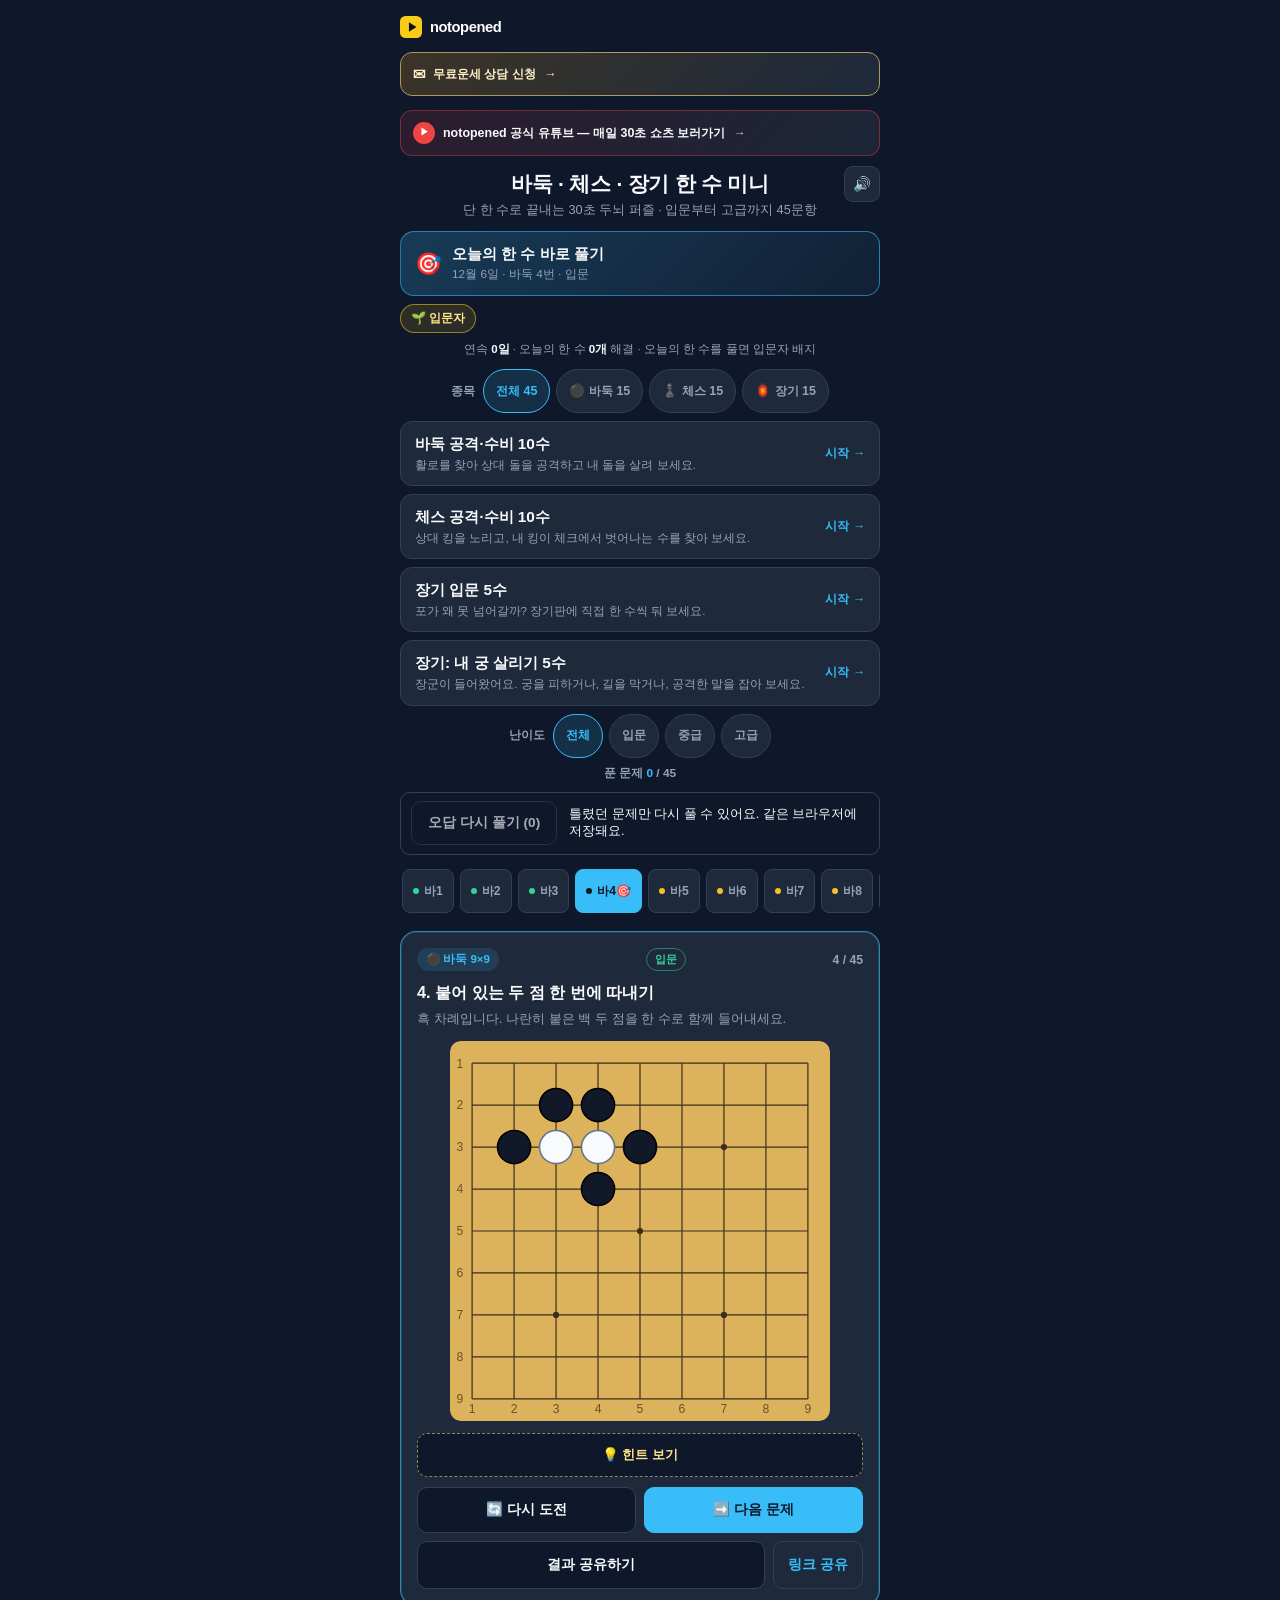
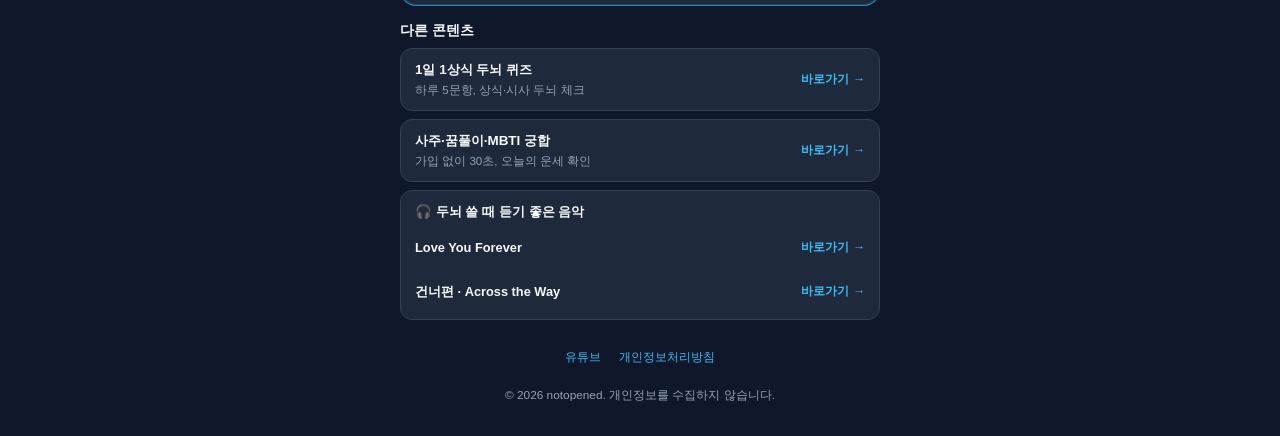
==== commit f2d9cae1: "style(go-chess): 스트릭 줄을 배지·공유 버튼 행 + 기록 문장 행으로 정리" ====
--- a/index.html
+++ b/index.html
@@ -234,9 +234,12 @@
   line-height: 1.4;
   word-break: keep-all;
   min-width: 0;
+  order: 2;
+  flex: 1 1 100%;
 }
 .streak-stat b { color: #f8fafc; }
 .streak-share {
+  order: 1;
   margin-left: auto;
   border: 1px solid rgba(56, 189, 248, 0.5);
   background: rgba(56, 189, 248, 0.12);
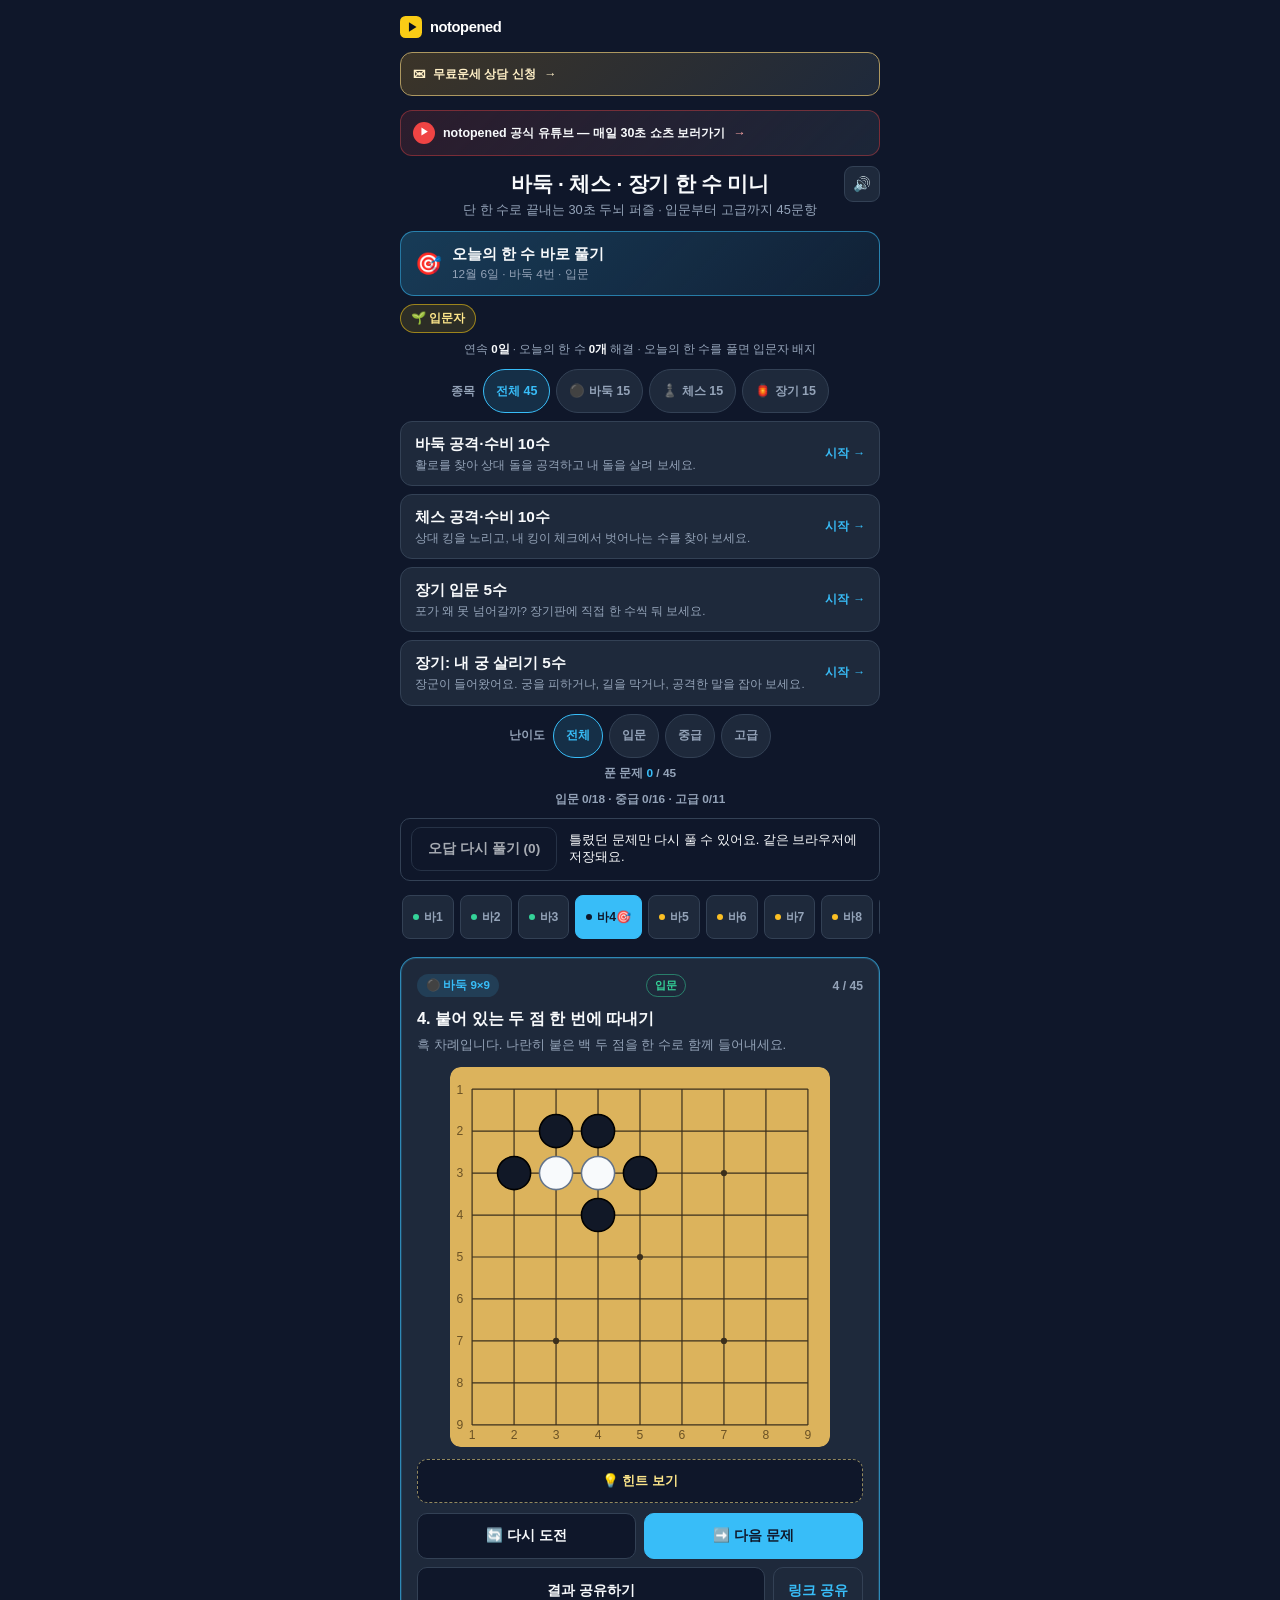
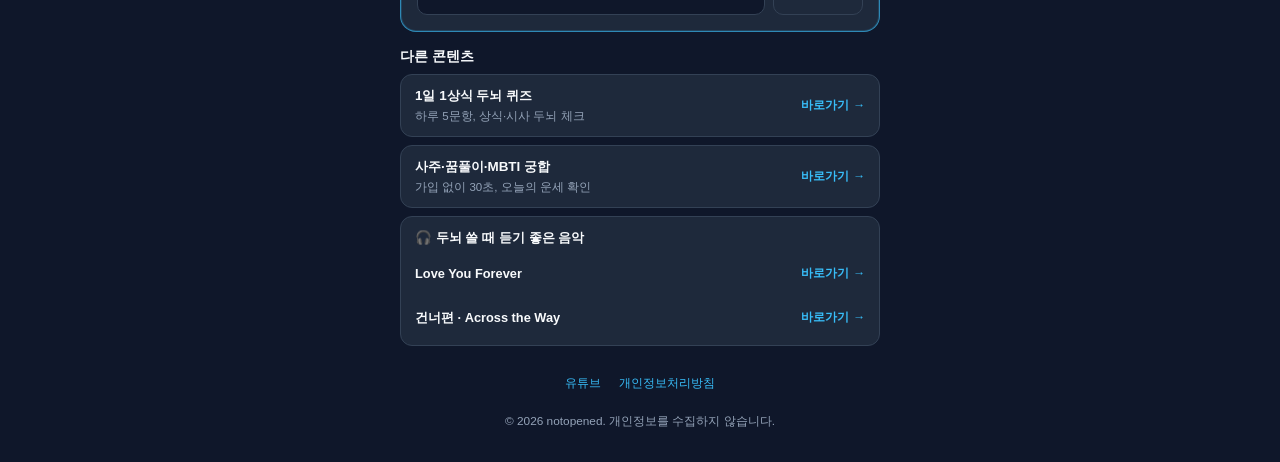
==== commit 2c63998e: "feat(go-chess): 난이도별 푼 문제 진행(입문·중급·고급) 표시" ====
--- a/index.html
+++ b/index.html
@@ -285,6 +285,7 @@
   margin-right: 2px;
 }
 
+.progress-breakdown { margin-top: 2px; font-size: 0.7rem; color: var(--text-muted); }
 .progress-line {
   text-align: center;
   font-size: 0.74rem;
@@ -752,6 +753,7 @@
     </nav>
 
     <p class="progress-line">푼 문제 <b id="solvedCount">0</b> / <span id="totalCount">45</span></p>
+    <p class="progress-line progress-breakdown" id="solvedBreakdown"></p>
 
     <section class="hub-mistakes" aria-label="오답 다시 풀기" id="hubMistakes" hidden>
       <button type="button" class="btn-secondary" id="hubWrongStart">오답 다시 풀기</button>
@@ -906,9 +908,22 @@
 }
 function renderProgress() {
   const el = document.getElementById('solvedCount');
-  if (el) el.textContent = String(Math.min(solvedIds().length, miniPuzzles.length));
+  const ids = solvedIds();
+  if (el) el.textContent = String(Math.min(ids.length, miniPuzzles.length));
   const total = document.getElementById('totalCount');
   if (total) total.textContent = String(miniPuzzles.length);
+  const breakdown = document.getElementById('solvedBreakdown');
+  if (breakdown) {
+    const solved = new Set(ids);
+    const order = ['입문', '중급', '고급'];
+    const stat = { '입문': [0, 0], '중급': [0, 0], '고급': [0, 0] };
+    miniPuzzles.forEach(function (p) {
+      const s = stat[p.difficulty] || stat['입문'];
+      s[1] += 1;
+      if (solved.has(p.id)) s[0] += 1;
+    });
+    breakdown.textContent = order.map(function (k) { return k + ' ' + stat[k][0] + '/' + stat[k][1]; }).join(' · ');
+  }
 }
 
 /* ---------- 날짜(한국 시간) 기반 오늘의 한 수 ---------- */
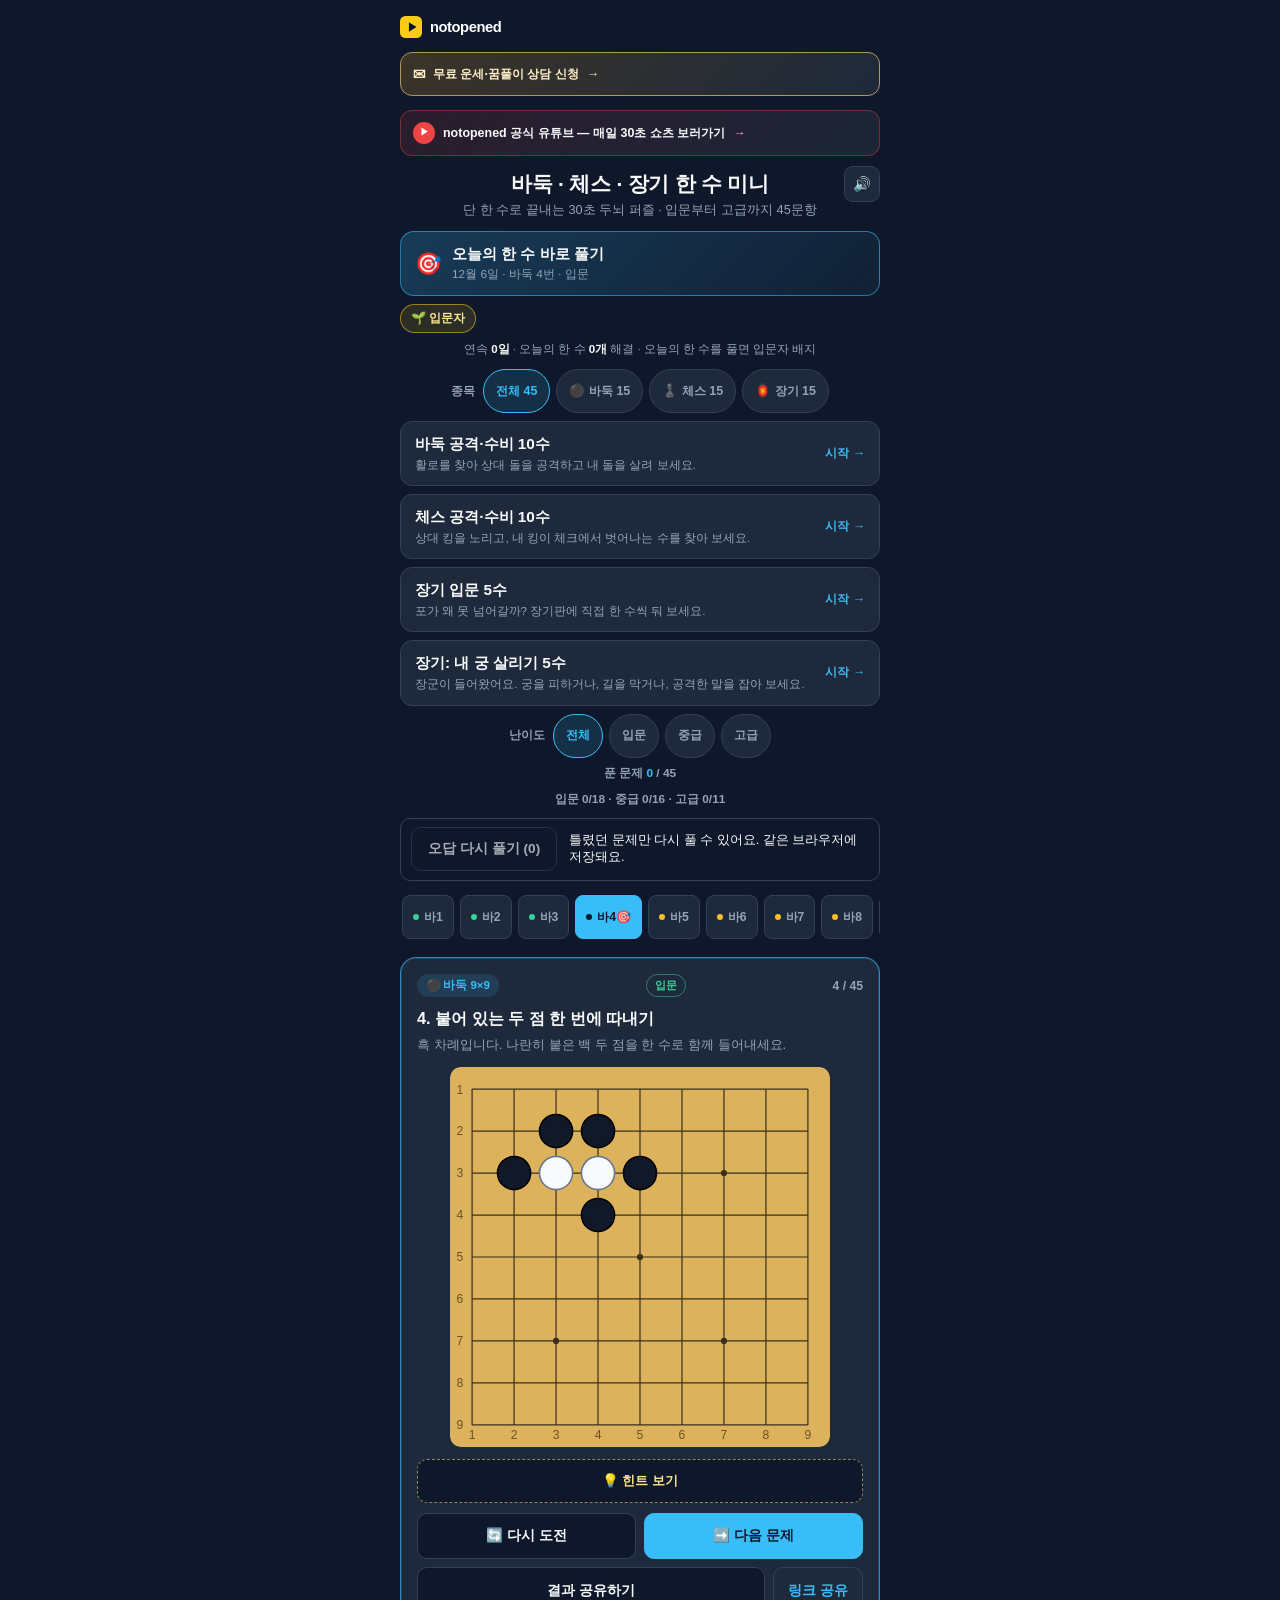
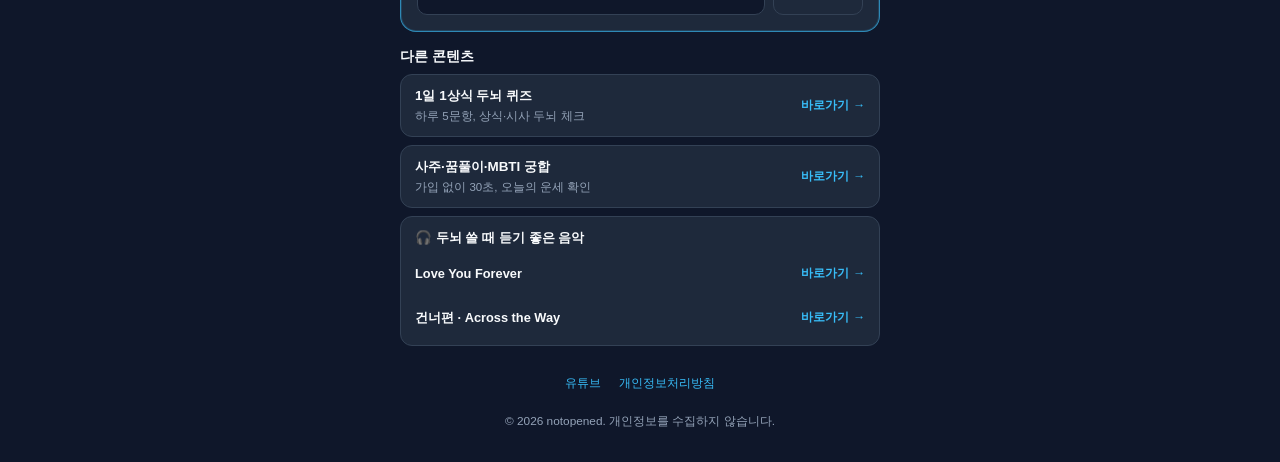
==== commit e44ba10a: "Match the fortune and dream consultation banner" ====
--- a/index.html
+++ b/index.html
@@ -678,7 +678,7 @@
       </svg>
       <span class="brand-name">notopened</span>
     </a>
-    <a id="top-fortune-consult" class="yt-banner" href="/fortune/consult/" style="border-color:#ad9860;background:linear-gradient(135deg,#3b3428,#1e293b);color:#fff0c7;min-height:44px"><span aria-hidden="true">✉</span><span>무료운세 상담 신청</span><span aria-hidden="true">→</span></a>
+    <a id="top-fortune-consult" class="yt-banner" href="/fortune/consult/" style="border-color:#ad9860;background:linear-gradient(135deg,#3b3428,#1e293b);color:#fff0c7;min-height:44px"><span aria-hidden="true">✉</span><span>무료 운세·꿈풀이 상담 신청</span><span aria-hidden="true">→</span></a>
     <a class="yt-banner" href="https://www.youtube.com/@notopened" target="_blank" rel="noopener noreferrer" aria-label="notopened 공식 유튜브 새 창으로 열기">
       <span class="yt-play" aria-hidden="true">▶</span>
       <span class="yt-text">notopened 공식 유튜브 — 매일 30초 쇼츠 보러가기</span>
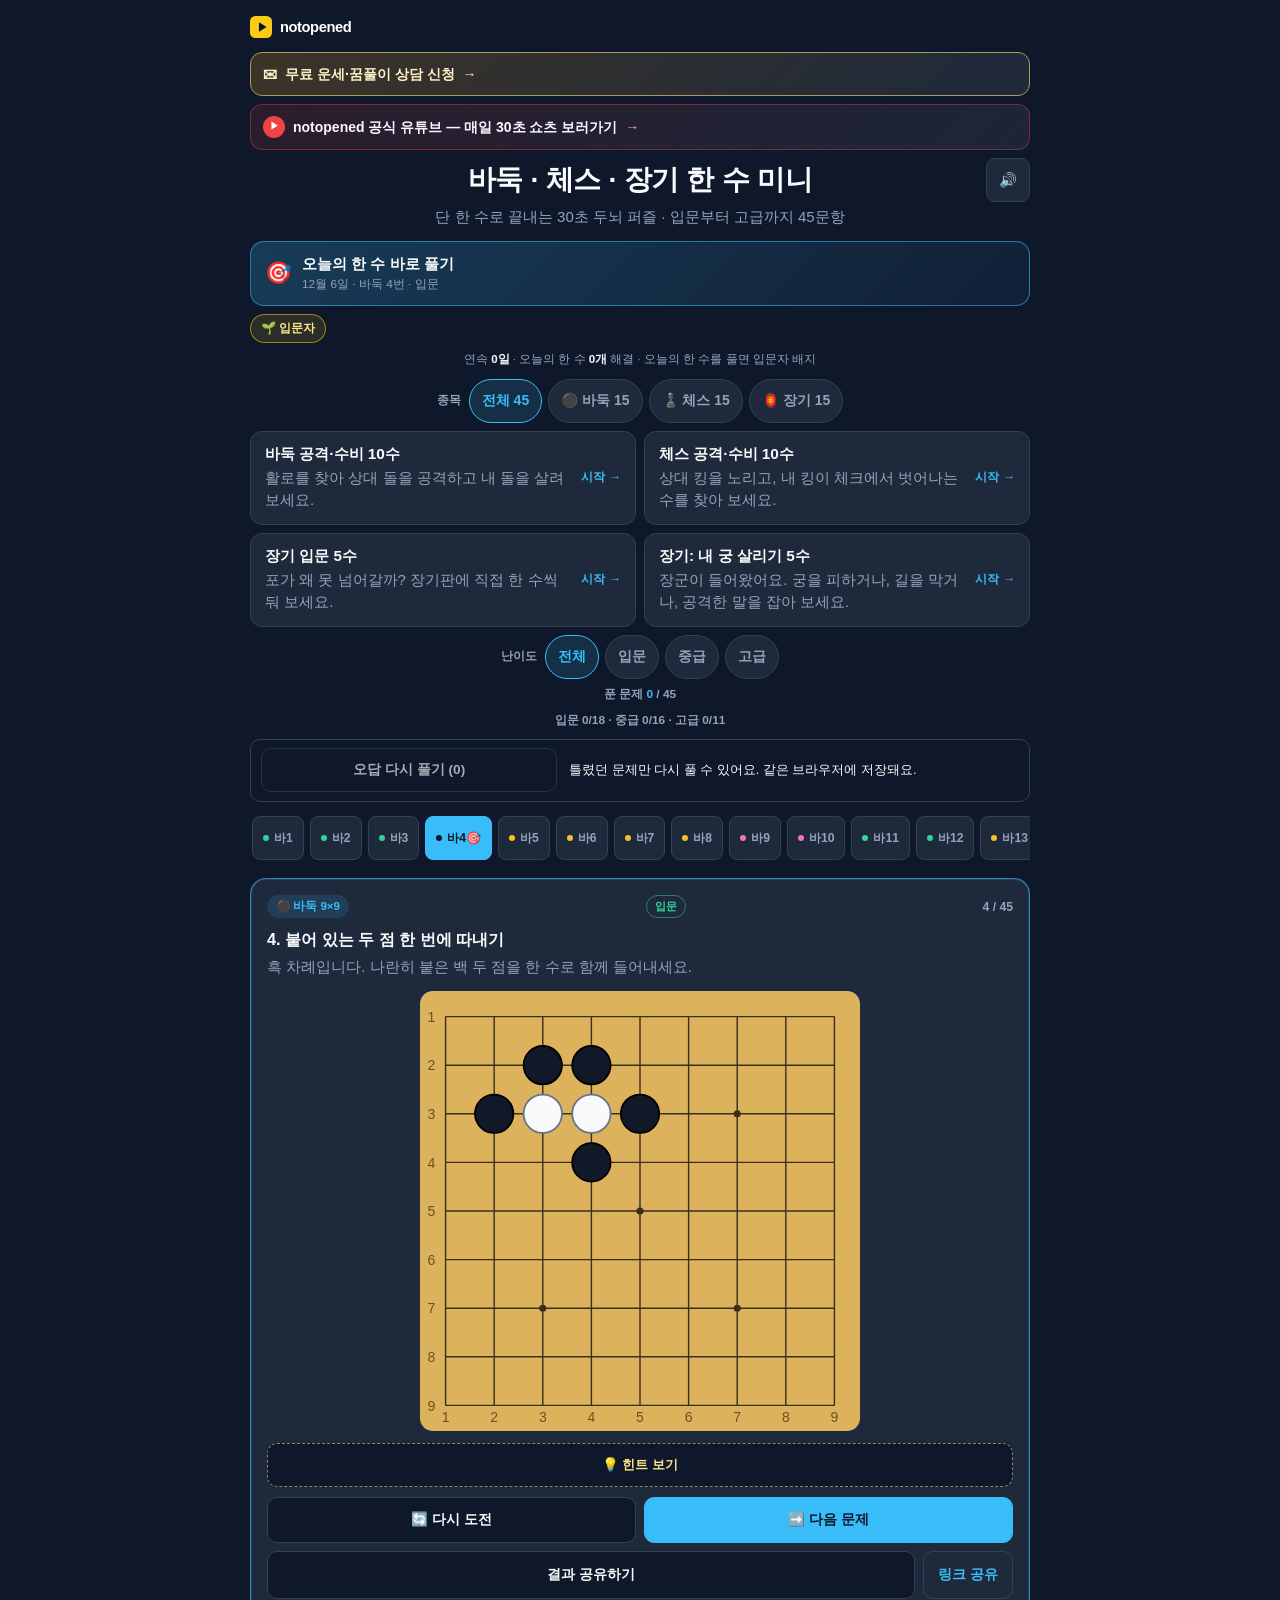
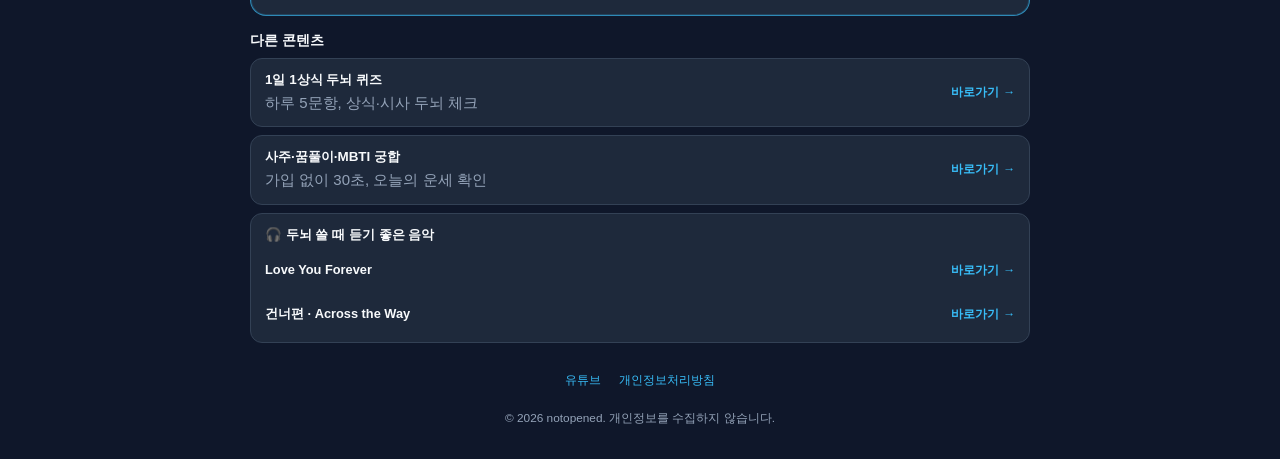
==== commit c5c8e671: "Improve responsive puzzle layout and preserve initial scroll" ====
--- a/index.html
+++ b/index.html
@@ -668,6 +668,33 @@
 #hubWrongList li + li { margin-top: .3rem; }
 
 </style>
+<style id="notopened-responsive-ui">/* Use extra space for practice links and the playable board, not wider text lines. */
+.container{max-width:780px}
+.container>.yt-banner{font-size:.875rem;line-height:1.35;margin-bottom:8px}
+.portal-header h1{font-size:clamp(1.22rem,3vw,1.75rem);line-height:1.26;word-break:keep-all}
+.portal-header p,.web-card p,.puzzle-prompt,.feedback-box p{font-size:.9375rem;line-height:1.5}
+.icon-toggle-btn{min-width:44px;min-height:44px}
+.filter-chip{font-size:.875rem;min-height:44px;white-space:normal;line-height:1.35}
+.puzzle-tab{min-height:44px}
+.board-wrap{max-width:440px}
+.practice-links{display:grid;gap:8px;margin:0 0 8px}
+.practice-links .web-card{margin:0;min-width:0}
+.practice-links .web-card>span:first-child{min-width:0}
+.puzzle-tabs{overscroll-behavior-x:contain;scrollbar-width:thin}
+@media(max-width:440px){
+  body{padding-inline:10px}
+  #typeFilters,#diffFilters{display:grid;grid-template-columns:repeat(2,minmax(0,1fr));gap:6px}
+  .filter-chip{text-align:center;padding-inline:4px}
+  .filter-label{grid-column:1/-1;text-align:left}
+  .puzzle-prompt{overflow-wrap:anywhere}
+}
+@media(min-width:650px){.practice-links{grid-template-columns:repeat(2,minmax(0,1fr))}}
+.container>.yt-banner .yt-text{white-space:normal;overflow-wrap:anywhere}
+.title-row{display:grid;grid-template-columns:44px minmax(0,1fr) 44px;gap:6px}
+.title-row h1{grid-column:2}
+.title-row .icon-toggle-btn{grid-column:3;position:static;transform:none;width:44px;height:44px}
+@media(max-width:440px){.title-row{grid-template-columns:minmax(0,1fr) 44px}.title-row h1{grid-column:1}.title-row .icon-toggle-btn{grid-column:2}}
+</style>
 </head>
 <body>
   <main class="container">
@@ -712,6 +739,7 @@
       <button type="button" class="filter-chip" data-type="janggi">🏮 장기 15</button>
     </nav>
 
+    <div class="practice-links">
     <a class="web-card" href="./go-practice/">
       <span>
         <h2 style="font-size:0.96rem;margin:0 0 2px">바둑 공격·수비 10수</h2>
@@ -743,6 +771,8 @@
       </span>
       <span class="go" aria-hidden="true">시작 →</span>
     </a>
+
+    </div>
 
     <nav class="filter-bar" id="diffFilters" aria-label="난이도 필터">
       <span class="filter-label">난이도</span>
@@ -1969,8 +1999,11 @@
     wrap.appendChild(btn);
   });
   const active = wrap.querySelector('.puzzle-tab.active');
-  if (active && active.scrollIntoView) {
-    try { active.scrollIntoView({ block: 'nearest', inline: 'center' }); } catch (e) { /* ignore */ }
+  // Center the selected chip inside the strip without scrolling the page.
+  if (active && wrap.scrollWidth > wrap.clientWidth) {
+    const strip = wrap.getBoundingClientRect();
+    const chip = active.getBoundingClientRect();
+    wrap.scrollLeft += chip.left - strip.left - (strip.width - chip.width) / 2;
   }
 }
 
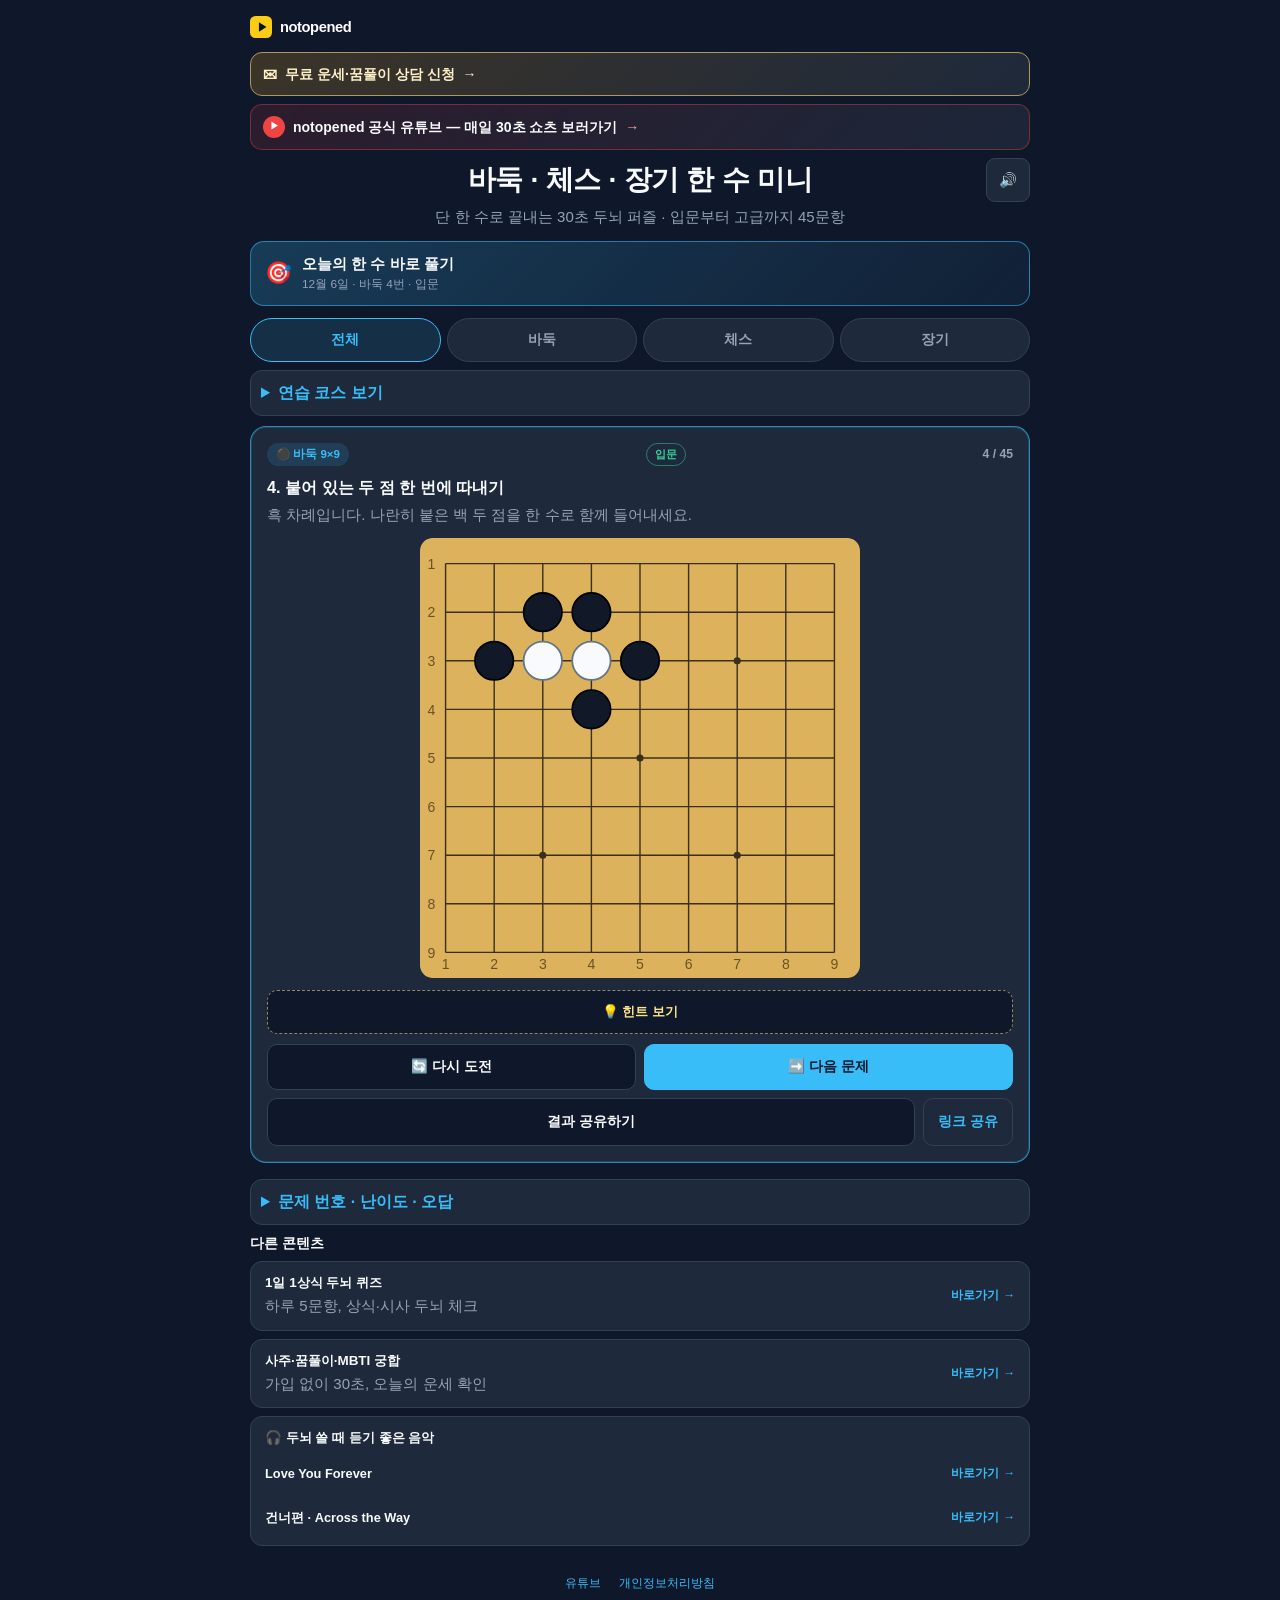
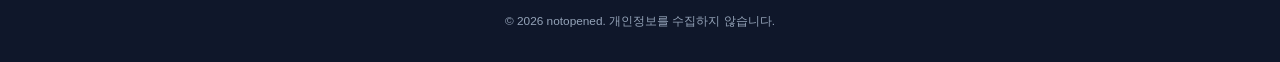
==== commit b78a0a6c: "Bring puzzles above optional board game controls" ====
--- a/index.html
+++ b/index.html
@@ -695,6 +695,17 @@
 .title-row .icon-toggle-btn{grid-column:3;position:static;transform:none;width:44px;height:44px}
 @media(max-width:440px){.title-row{grid-template-columns:minmax(0,1fr) 44px}.title-row h1{grid-column:1}.title-row .icon-toggle-btn{grid-column:2}}
 </style>
+<style id="hub-compact-flow">
+#typeFilters{display:grid;grid-template-columns:repeat(4,minmax(0,1fr));gap:6px;margin-bottom:8px}
+#typeFilters button{padding-inline:3px;min-width:0;text-align:center}
+.hub-disclosure{border:1px solid var(--border);border-radius:12px;background:var(--card-bg);padding:0 10px;margin:0 0 10px}
+.hub-disclosure summary{cursor:pointer;box-sizing:border-box;min-height:44px;padding:10px 0;color:var(--accent);font-weight:750;line-height:1.5}
+.hub-disclosure[open] summary{margin-bottom:4px}
+#hubOptions{margin-top:12px}
+#hubOptions .streak-row{margin-top:8px}
+.hub-back-to-board{display:inline-flex;align-items:center;min-height:44px;color:var(--accent);font-weight:700}
+#puzzleCard{scroll-margin-top:8px}
+</style>
 </head>
 <body>
   <main class="container">
@@ -724,21 +735,17 @@
           <span class="daily-sub" id="dailySub">오늘의 문제를 불러오는 중…</span>
         </span>
       </button>
-      <div class="streak-row" id="streakRow" aria-live="polite">
-        <span class="streak-badge" id="streakBadge">🌱 입문자</span>
-        <span class="streak-stat" id="streakStat">연속 0일 · 오늘의 한 수 0개 해결</span>
-        <button type="button" class="streak-share" id="streakShareBtn" hidden>📤 오늘 기록 공유</button>
-      </div>
     </header>
 
     <nav class="filter-bar" id="typeFilters" aria-label="종목 필터">
-      <span class="filter-label">종목</span>
       <button type="button" class="filter-chip active" data-type="all">전체 45</button>
       <button type="button" class="filter-chip" data-type="go">⚫ 바둑 15</button>
       <button type="button" class="filter-chip" data-type="chess">♟️ 체스 15</button>
       <button type="button" class="filter-chip" data-type="janggi">🏮 장기 15</button>
     </nav>
 
+    <details class="hub-disclosure" id="hubPractice">
+      <summary>연습 코스 보기</summary>
     <div class="practice-links">
     <a class="web-card" href="./go-practice/">
       <span>
@@ -773,25 +780,7 @@
     </a>
 
     </div>
-
-    <nav class="filter-bar" id="diffFilters" aria-label="난이도 필터">
-      <span class="filter-label">난이도</span>
-      <button type="button" class="filter-chip active" data-diff="all">전체</button>
-      <button type="button" class="filter-chip" data-diff="입문">입문</button>
-      <button type="button" class="filter-chip" data-diff="중급">중급</button>
-      <button type="button" class="filter-chip" data-diff="고급">고급</button>
-    </nav>
-
-    <p class="progress-line">푼 문제 <b id="solvedCount">0</b> / <span id="totalCount">45</span></p>
-    <p class="progress-line progress-breakdown" id="solvedBreakdown"></p>
-
-    <section class="hub-mistakes" aria-label="오답 다시 풀기" id="hubMistakes" hidden>
-      <button type="button" class="btn-secondary" id="hubWrongStart">오답 다시 풀기</button>
-      <button type="button" class="btn-secondary" id="hubWrongExit" hidden>일반 문제로 돌아가기</button>
-      <p id="hubWrongStatus" role="status" tabindex="-1"></p>
-    </section>
-
-    <div class="puzzle-tabs" id="puzzleTabs" role="tablist" aria-label="문제 선택"></div>
+    </details>
 
     <section class="card" id="puzzleCard" aria-live="polite">
       <div class="puzzle-meta">
@@ -800,7 +789,7 @@
         <span class="counter-text" id="puzzleCounter">1 / 45</span>
       </div>
 
-      <h2 class="puzzle-title" id="puzzleTitle">문제 로딩 중…</h2>
+      <h2 class="puzzle-title" id="puzzleTitle" tabindex="-1">문제 로딩 중…</h2>
       <p class="puzzle-prompt" id="puzzlePrompt">보드의 정답 위치를 탭해 한 수를 두세요.</p>
 
       <div class="board-wrap" id="boardWrap"></div>
@@ -838,6 +827,34 @@
         <button type="button" class="btn-share btn-share-link" id="shareLinkBtn">링크 공유</button>
       </div>
     </section>
+
+    <details class="hub-disclosure" id="hubOptions">
+      <summary>문제 번호 · 난이도 · 오답</summary>
+    <nav class="filter-bar" id="diffFilters" aria-label="난이도 필터">
+      <span class="filter-label">난이도</span>
+      <button type="button" class="filter-chip active" data-diff="all">전체</button>
+      <button type="button" class="filter-chip" data-diff="입문">입문</button>
+      <button type="button" class="filter-chip" data-diff="중급">중급</button>
+      <button type="button" class="filter-chip" data-diff="고급">고급</button>
+    </nav>
+
+    <p class="progress-line">푼 문제 <b id="solvedCount">0</b> / <span id="totalCount">45</span></p>
+    <p class="progress-line progress-breakdown" id="solvedBreakdown"></p>
+
+    <section class="hub-mistakes" aria-label="오답 다시 풀기" id="hubMistakes" hidden>
+      <button type="button" class="btn-secondary" id="hubWrongStart">오답 다시 풀기</button>
+      <button type="button" class="btn-secondary" id="hubWrongExit" hidden>일반 문제로 돌아가기</button>
+      <p id="hubWrongStatus" role="status" tabindex="-1"></p>
+    </section>
+
+    <div class="puzzle-tabs" id="puzzleTabs" role="tablist" aria-label="문제 선택"></div>
+      <div class="streak-row" id="streakRow" aria-live="polite">
+        <span class="streak-badge" id="streakBadge">🌱 입문자</span>
+        <span class="streak-stat" id="streakStat">연속 0일 · 오늘의 한 수 0개 해결</span>
+        <button type="button" class="streak-share" id="streakShareBtn" hidden>📤 오늘 기록 공유</button>
+      </div>
+      <a class="hub-back-to-board" href="#puzzleCard">선택한 문제 풀기 ↑</a>
+    </details>
 
     <section class="affiliate-section" id="affiliateSection" aria-label="쿠팡 파트너스 추천 상품" hidden>
       <div class="coupang-wrap" id="coupangWrap">
@@ -1118,7 +1135,9 @@
 
 function syncChips() {
   document.querySelectorAll('#typeFilters .filter-chip').forEach(function (b) {
-    b.classList.toggle('active', b.getAttribute('data-type') === typeFilter);
+    const selected = b.getAttribute('data-type') === typeFilter;
+    b.classList.toggle('active', selected);
+    b.setAttribute('aria-pressed', String(selected));
   });
   document.querySelectorAll('#diffFilters .filter-chip').forEach(function (b) {
     b.classList.toggle('active', b.getAttribute('data-diff') === diffFilter);
@@ -1998,6 +2017,12 @@
     btn.addEventListener('click', function () { selectIndex(i); });
     wrap.appendChild(btn);
   });
+  centerActivePuzzleTab();
+}
+
+function centerActivePuzzleTab() {
+  const wrap = document.getElementById('puzzleTabs');
+  if (!wrap || !wrap.clientWidth) return;
   const active = wrap.querySelector('.puzzle-tab.active');
   // Center the selected chip inside the strip without scrolling the page.
   if (active && wrap.scrollWidth > wrap.clientWidth) {
@@ -2512,6 +2537,14 @@
       syncChips();
       applyFilter();
     });
+  });
+  document.getElementById('hubOptions').addEventListener('toggle', function () {
+    if (this.open) centerActivePuzzleTab();
+  });
+  document.querySelector('.hub-back-to-board').addEventListener('click', function (event) {
+    event.preventDefault();
+    document.getElementById('puzzleCard').scrollIntoView({block:'start'});
+    document.getElementById('puzzleTitle').focus({preventScroll:true});
   });
   const retryBtn = document.getElementById('retryBtn');
   if (retryBtn) retryBtn.addEventListener('click', retryPuzzle);
@@ -2549,6 +2582,7 @@
   dailyIdx = info.dayNumber % miniPuzzles.length;
   list = miniPuzzles.slice();
   refreshFilterCounts();
+  syncChips();
   const hashed = indexFromHash();
   let resumedIdx = -1;
   if (hashed < 0) {
@@ -2576,7 +2610,8 @@
   document.querySelectorAll('#typeFilters .filter-chip').forEach(function (b) {
     const t = b.getAttribute('data-type');
     if (labels[t] === undefined) return;
-    b.textContent = labels[t] + counts[t];
+    b.textContent = { all: '전체', go: '바둑', chess: '체스', janggi: '장기' }[t];
+    b.setAttribute('aria-label', b.textContent + ' ' + counts[t] + '문제');
   });
 }
 
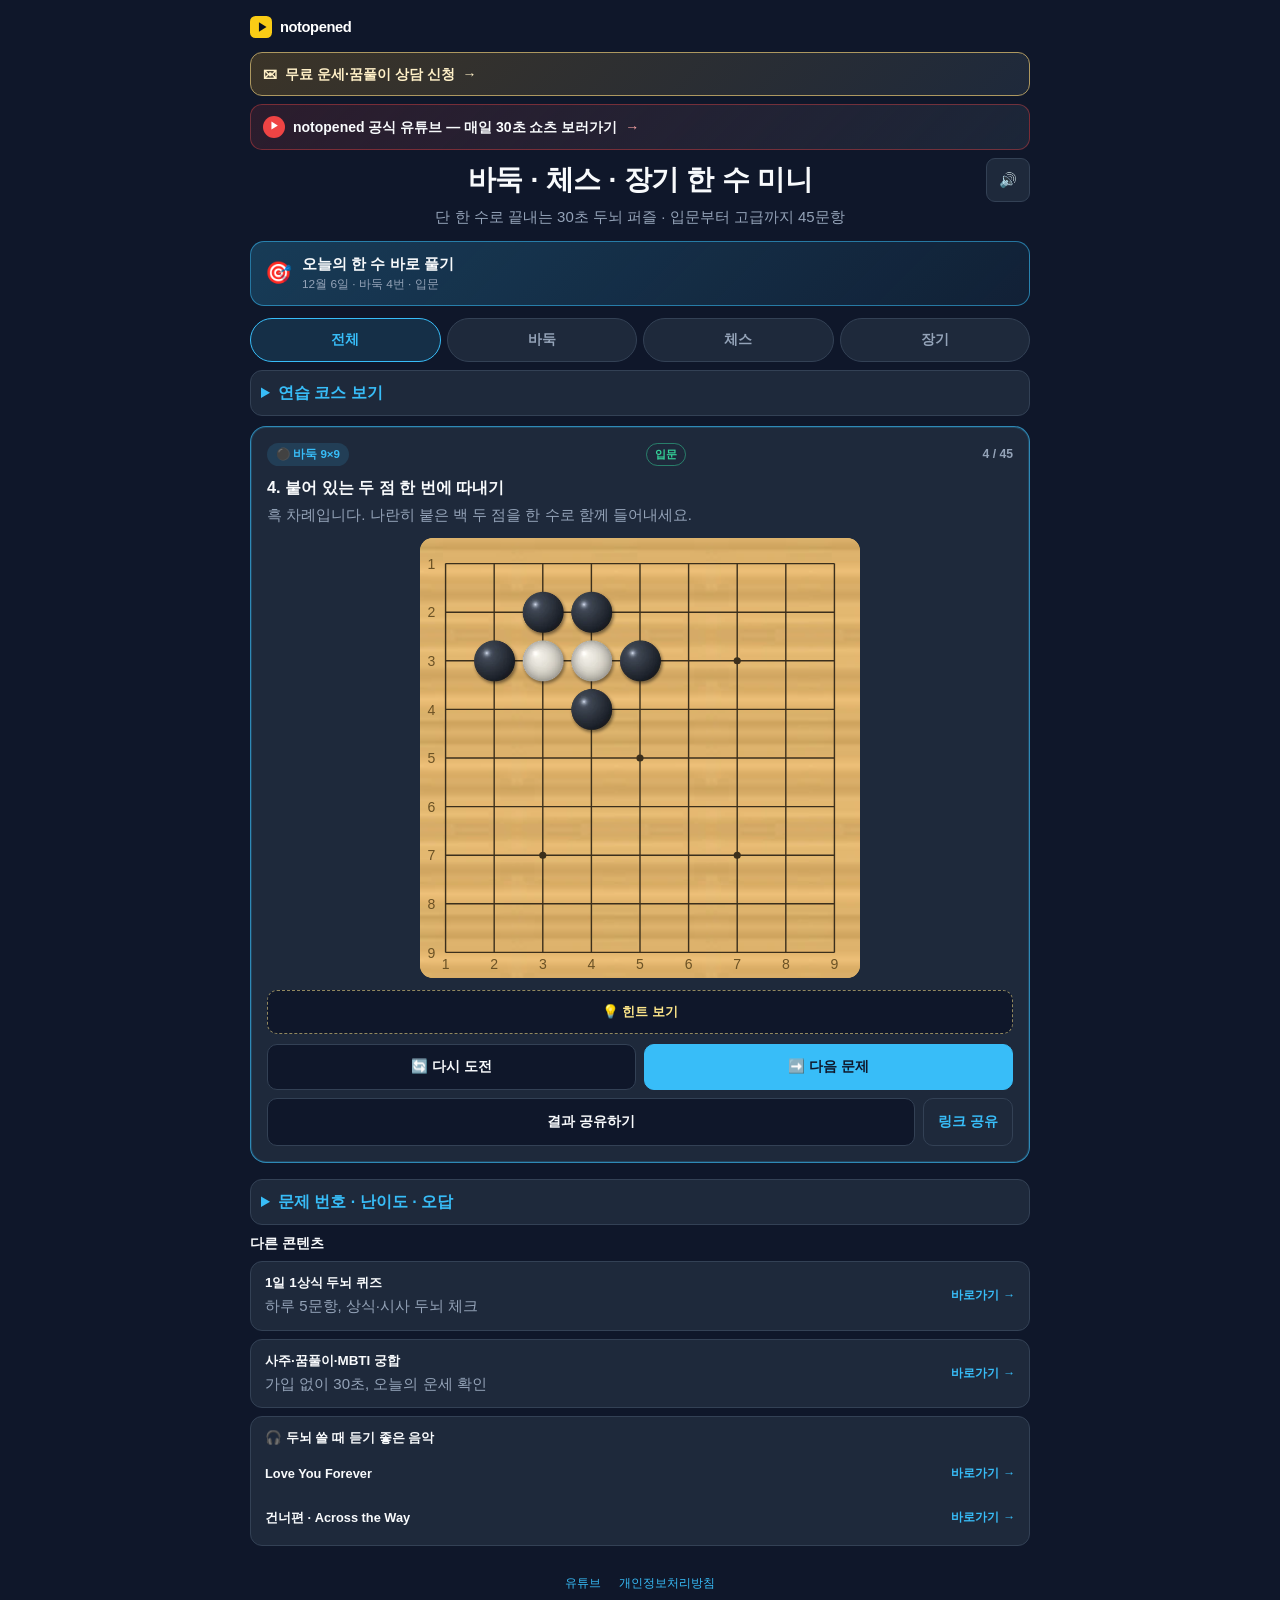
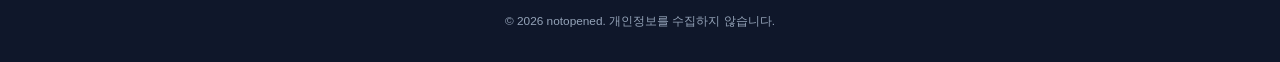
==== commit 8ba779fb: "feat(go-chess): 하이디 2.5D 에셋 8종 적용 — 바둑판 나뭇결·바둑돌·장기 궁 타일·체스 메달 - assets/: 납품 원본 8종 + 파생 4종(흑/백 메달 상대색" ====
--- a/index.html
+++ b/index.html
@@ -794,8 +794,8 @@
 
       <div class="board-wrap" id="boardWrap"></div>
       <div class="jg-legend" id="janggiLegend" hidden>
-        <span><i style="color:#dc2626">漢</i> 한(漢) · 나</span>
-        <span><i style="color:#0d9488">楚</i> 초(楚) · 상대</span>
+        <span><i style="color:#a8231f">漢</i> 한(漢) · 나</span>
+        <span><i style="color:#2a5b95">楚</i> 초(楚) · 상대</span>
       </div>
 
       <button type="button" class="hint-btn" id="hintBtn" aria-expanded="false" aria-controls="hintBox">💡 힌트 보기</button>
@@ -1233,6 +1233,124 @@
   const m = new Map();
   p.stones.forEach(function (s) { m.set(goKey(s.r, s.c), s.color); });
   return m;
+}
+
+/* ---------- 2.5D 보드·기물 에셋 (2026-11-28 하이디 납품) ---------- */
+const SVG_NS = 'http://www.w3.org/2000/svg';
+const XLINK_NS = 'http://www.w3.org/1999/xlink';
+const BOARD_ASSET_FILES = {
+  goWood: 'assets/go_board_wood.webp',
+  stoneBlack: 'assets/go_stone_black.webp',
+  stoneWhite: 'assets/go_stone_white.webp',
+  jgHanKing: 'assets/janggi_han_king.webp',
+  jgChoKing: 'assets/janggi_cho_king.webp',
+  chessKW: 'assets/chess_king.webp',
+  chessQW: 'assets/chess_queen.webp',
+  chessNW: 'assets/chess_knight_white.webp',
+  chessKB: 'assets/chess_king_dark.webp',
+  chessQB: 'assets/chess_queen_dark.webp',
+  chessNB: 'assets/chess_knight.webp'
+};
+/* 납품 원본은 96×96. 그림이 실제로 차지하는 중심·폭(w)과 화면에 그릴 폭(size)을 적는다.
+   여백이 있어 그대로 넣으면 기물이 작아 보이므로 중심 기준으로 보정해 그린다. */
+const BOARD_ART = {
+  stoneBlack: { w: 76, cx: 47.5, cy: 46.5, size: 32 },
+  stoneWhite: { w: 76, cx: 47.5, cy: 46.5, size: 32 },
+  jgHanKing: { w: 71, cx: 48, cy: 48.5, size: 28 },
+  jgChoKing: { w: 71, cx: 48, cy: 48.5, size: 28 },
+  chessKW: { w: 74, cx: 47.5, cy: 49, size: 32 },
+  chessKB: { w: 74, cx: 47.5, cy: 49, size: 32 },
+  chessQW: { w: 74, cx: 47.5, cy: 49, size: 32 },
+  chessQB: { w: 74, cx: 47.5, cy: 49, size: 32 },
+  chessNW: { w: 74, cx: 47.5, cy: 49, size: 32 },
+  chessNB: { w: 74, cx: 47.5, cy: 49, size: 32 }
+};
+const BOARD_IMG = {};
+let boardAssetState = 'idle';
+
+function boardImageEl(key, cx, cy) {
+  const url = BOARD_IMG[key];
+  const m = BOARD_ART[key];
+  if (!url || !m) return null;
+  const s = m.size / m.w;
+  const img = document.createElementNS(SVG_NS, 'image');
+  img.setAttribute('href', url);
+  img.setAttributeNS(XLINK_NS, 'xlink:href', url);
+  img.setAttribute('x', (cx - m.cx * s).toFixed(2));
+  img.setAttribute('y', (cy - m.cy * s).toFixed(2));
+  img.setAttribute('width', (96 * s).toFixed(2));
+  img.setAttribute('height', (96 * s).toFixed(2));
+  img.setAttribute('preserveAspectRatio', 'xMidYMid meet');
+  img.setAttribute('pointer-events', 'none');
+  return img;
+}
+
+function boardBlobToUrl(blob) {
+  return new Promise(function (resolve) {
+    try {
+      const mime = (blob.type && blob.type.indexOf('image/') === 0) ? blob.type : 'image/webp';
+      const fr = new FileReader();
+      fr.onload = function () {
+        if (!fr.result) { resolve(''); return; }
+        const bytes = new Uint8Array(fr.result);
+        let bin = '';
+        for (let i = 0; i < bytes.length; i += 0x8000) {
+          bin += String.fromCharCode.apply(null, bytes.subarray(i, i + 0x8000));
+        }
+        resolve('data:' + mime + ';base64,' + btoa(bin));
+      };
+      fr.onerror = function () { resolve(''); };
+      fr.readAsArrayBuffer(blob);
+    } catch (e) { resolve(''); }
+  });
+}
+
+/* 그림은 한 번만 받아 data URL 로 들고 있는다.
+   공유 이미지는 보드 SVG 를 직렬화해 <img> 로 다시 그리는데, 그때 외부 파일 참조는
+   따라오지 않으므로 data URL 이어야 공유 카드에서도 기물이 그대로 나온다. */
+function loadBoardAssets() {
+  if (boardAssetState !== 'idle') return;
+  boardAssetState = 'loading';
+  if (typeof fetch !== 'function' || typeof FileReader !== 'function') { boardAssetState = 'failed'; return; }
+  const keys = Object.keys(BOARD_ASSET_FILES);
+  Promise.all(keys.map(function (key) {
+    return fetch(BOARD_ASSET_FILES[key], { cache: 'force-cache' })
+      .then(function (res) { return res && res.ok ? res.blob() : null; })
+      .then(function (blob) { return blob ? boardBlobToUrl(blob) : ''; })
+      .then(function (url) { if (url) BOARD_IMG[key] = url; })
+      .catch(function () { return null; });
+  })).then(function () {
+    boardAssetState = Object.keys(BOARD_IMG).length ? 'ready' : 'failed';
+    if (boardAssetState === 'ready' && typeof renderBoardOnly === 'function') renderBoardOnly();
+  });
+}
+
+function woodLayer(svg, id, w, h, period, opacity) {
+  const url = BOARD_IMG.goWood;
+  if (!url) return null;
+  const defs = document.createElementNS(SVG_NS, 'defs');
+  const pat = document.createElementNS(SVG_NS, 'pattern');
+  pat.setAttribute('id', id);
+  pat.setAttribute('patternUnits', 'userSpaceOnUse');
+  pat.setAttribute('width', String(period));
+  pat.setAttribute('height', String(period));
+  const img = document.createElementNS(SVG_NS, 'image');
+  img.setAttribute('href', url);
+  img.setAttributeNS(XLINK_NS, 'xlink:href', url);
+  img.setAttribute('width', String(period));
+  img.setAttribute('height', String(period));
+  img.setAttribute('preserveAspectRatio', 'none');
+  pat.appendChild(img);
+  defs.appendChild(pat);
+  svg.appendChild(defs);
+  const rect = document.createElementNS(SVG_NS, 'rect');
+  rect.setAttribute('width', String(w));
+  rect.setAttribute('height', String(h));
+  rect.setAttribute('rx', '10');
+  rect.setAttribute('fill', 'url(#' + id + ')');
+  if (opacity !== null && opacity !== undefined) rect.setAttribute('opacity', String(opacity));
+  rect.setAttribute('pointer-events', 'none');
+  return rect;
 }
 
 /* ---------- 보드 렌더 (바둑) ---------- */
@@ -1341,6 +1459,12 @@
   bg.setAttribute('width', vb); bg.setAttribute('height', vb);
   bg.setAttribute('rx', '10'); bg.setAttribute('fill', '#dcb35c');
   svg.appendChild(bg);
+  /* 납품한 기와(kaya) 타일은 교차선과 화점이 찍힌 '한 칸' 그림이라 그대로 반복하면
+     9×9 바둑판의 실제 화점 5곳과 어긋난다. 그래서 나뭇결만 남긴 텍스처
+     (assets/go_board_wood.webp)를 배경으로 깔고, 교차선·화점은 아래 SVG 가
+     정확한 좌표로 그린다. */
+  const wood = woodLayer(svg, 'goWoodTile', vb, vb, 152, null);
+  if (wood) svg.appendChild(wood);
 
   for (let i = 0; i < size; i++) {
     const pos = pad + i * cell;
@@ -1417,6 +1541,9 @@
     for (let c = 0; c < size; c++) {
       const color = map.get(goKey(r, c));
       if (!color) continue;
+      const stoneArt = boardImageEl(color === 'B' ? 'stoneBlack' : 'stoneWhite',
+        pad + c * cell, pad + r * cell);
+      if (stoneArt) { svg.appendChild(stoneArt); continue; }
       const st = document.createElementNS(svgNS, 'circle');
       st.setAttribute('cx', pad + c * cell);
       st.setAttribute('cy', pad + r * cell);
@@ -1554,52 +1681,87 @@
   g.setAttribute('data-piece', kind);
   g.setAttribute('data-side', side);
   g.setAttribute('data-square', String.fromCharCode(97 + col) + (8 - row));
-  const fill = side === 'W' ? '#f8fafc' : '#111827';
-  const ink = side === 'W' ? '#0f172a' : '#f8fafc';
+
+  /* 납품한 킹·퀸·나이트 메달은 그림을 그대로 쓴다. 룩·비숍·폰은 미납품이라
+     같은 메달 규격(원판·금테·실루엣)으로 SVG 로 그려 옆에 놓아도 이질감이 없게 한다. */
+  const artKey = kind === 'K' ? (side === 'W' ? 'chessKW' : 'chessKB')
+    : (kind === 'Q' ? (side === 'W' ? 'chessQW' : 'chessQB')
+      : (kind === 'N' ? (side === 'W' ? 'chessNW' : 'chessNB') : ''));
+  const art = artKey ? boardImageEl(artKey, 0, 0) : null;
+  if (art) {
+    g.appendChild(art);
+    return g;
+  }
+
+  const light = side === 'W';
+  const discFill = light ? '#f9f0e1' : '#2e3543';
+  const ink = light ? '#382d1e' : '#f3deb3';
+  const R = 16;
   function el(tag, attrs) {
     const n = document.createElementNS(svgNS, tag);
     Object.keys(attrs).forEach(function (k) { n.setAttribute(k, attrs[k]); });
     g.appendChild(n);
   }
-  const pen = { fill: fill, stroke: ink, 'stroke-width': '1.45', 'stroke-linejoin': 'round', 'stroke-linecap': 'round' };
+  el('circle', { cx: '0', cy: '1.5', r: String(R - 0.5), fill: '#0b1220', opacity: '0.38' });
+  el('circle', { cx: '0', cy: '0', r: String(R), fill: light ? '#bda274' : '#12161d' });
+  el('circle', { cx: '0', cy: '0', r: String(R - 1.2), fill: '#c3a97c' });
+  el('circle', { cx: '0', cy: '0', r: String(R - 2.3), fill: discFill });
+  el('circle', {
+    cx: '0', cy: '0', r: String(R - 4.5), fill: 'none',
+    stroke: light ? 'rgba(120, 96, 62, 0.28)' : 'rgba(150, 175, 200, 0.35)',
+    'stroke-width': '0.8'
+  });
+
+  const glyph = document.createElementNS(svgNS, 'g');
+  glyph.setAttribute('transform', 'scale(0.82)');
+  g.appendChild(glyph);
+  function gl(tag, attrs) {
+    const n = document.createElementNS(svgNS, tag);
+    Object.keys(attrs).forEach(function (k) { n.setAttribute(k, attrs[k]); });
+    glyph.appendChild(n);
+  }
+  const pen = {
+    fill: ink, stroke: ink, 'stroke-width': '1.1',
+    'stroke-linejoin': 'round', 'stroke-linecap': 'round'
+  };
   function pedestal(topY) {
-    el('path', Object.assign({ d: 'M-8 ' + topY + ' L-11.5 12 H11.5 L8 ' + topY + ' Z' }, pen));
-    el('rect', Object.assign({ x: '-13.5', y: '12', width: '27', height: '4.4', rx: '1.4' }, pen));
+    gl('path', Object.assign({ d: 'M-8 ' + topY + ' L-11.5 12 H11.5 L8 ' + topY + ' Z' }, pen));
+    gl('rect', Object.assign({ x: '-13.5', y: '12', width: '27', height: '4.4', rx: '1.4' }, pen));
   }
   if (kind === 'P') {
-    el('circle', Object.assign({ cx: '0', cy: '-8', r: '5.1' }, pen));
-    el('path', Object.assign({ d: 'M-4.4 -4 L-8.2 10 H8.2 L4.4 -4 Z' }, pen));
-    el('rect', Object.assign({ x: '-10.5', y: '10', width: '21', height: '4.4', rx: '1.3' }, pen));
+    gl('circle', Object.assign({ cx: '0', cy: '-8', r: '5.1' }, pen));
+    gl('path', Object.assign({ d: 'M-4.4 -4 L-8.2 10 H8.2 L4.4 -4 Z' }, pen));
+    gl('rect', Object.assign({ x: '-10.5', y: '10', width: '21', height: '4.4', rx: '1.3' }, pen));
   } else if (kind === 'R') {
-    el('path', Object.assign({
+    gl('path', Object.assign({
       d: 'M-11.5 -15 H-6.6 V-10.2 H-2.2 V-15 H2.2 V-10.2 H6.6 V-15 H11.5 V9.2 H-11.5 Z'
     }, pen));
-    el('rect', Object.assign({ x: '-13.5', y: '9.2', width: '27', height: '4.6', rx: '1.4' }, pen));
+    gl('rect', Object.assign({ x: '-13.5', y: '9.2', width: '27', height: '4.6', rx: '1.4' }, pen));
   } else if (kind === 'N') {
-    el('path', Object.assign({
+    gl('path', Object.assign({
       d: 'M-1 13 C-2 13 -11 10 -11 2.5 C-11 -1.5 -7.5 -3.5 -3.5 -5.5 L-8.5 -9 L-3 -15.5 L4.5 -12.5 L2 -7 L9.5 -9.5 L14.5 -2 L9.2 1.2 L11.2 6.2 L4.8 7.2 L2.6 13 Z'
     }, pen));
-    el('circle', { cx: '1.4', cy: '-8.2', r: '1.2', fill: ink });
-    el('rect', Object.assign({ x: '-11.5', y: '12', width: '23', height: '4.2', rx: '1.3' }, pen));
+    gl('circle', { cx: '1.4', cy: '-8.2', r: '1.2', fill: discFill });
+    gl('rect', Object.assign({ x: '-11.5', y: '12', width: '23', height: '4.2', rx: '1.3' }, pen));
   } else if (kind === 'B') {
-    el('circle', Object.assign({ cx: '0', cy: '-14.6', r: '2.35' }, pen));
-    el('path', Object.assign({
+    gl('circle', Object.assign({ cx: '0', cy: '-14.6', r: '2.35' }, pen));
+    gl('path', Object.assign({
       d: 'M0 -11.5 C6.4 -9.8 8.2 -4.6 7.3 1.2 C6.4 6.4 3.8 9.2 0 10.2 C-3.8 9.2 -6.4 6.4 -7.3 1.2 C-8.2 -4.6 -6.4 -9.8 0 -11.5 Z'
     }, pen));
-    el('path', { d: 'M0 -8.2 V4.2', fill: 'none', stroke: ink, 'stroke-width': '1.6' });
-    el('rect', Object.assign({ x: '-12.2', y: '10.2', width: '24.4', height: '4.4', rx: '1.3' }, pen));
+    gl('path', { d: 'M0 -8.2 V4.2', fill: 'none', stroke: discFill, 'stroke-width': '1.5' });
+    gl('rect', Object.assign({ x: '-12.2', y: '10.2', width: '24.4', height: '4.4', rx: '1.3' }, pen));
   } else if (kind === 'Q') {
-    el('circle', Object.assign({ cx: '-8.2', cy: '-13.4', r: '2.55' }, pen));
-    el('circle', Object.assign({ cx: '0', cy: '-16', r: '2.55' }, pen));
-    el('circle', Object.assign({ cx: '8.2', cy: '-13.4', r: '2.55' }, pen));
-    el('path', Object.assign({
+    gl('circle', Object.assign({ cx: '-8.2', cy: '-13.4', r: '2.55' }, pen));
+    gl('circle', Object.assign({ cx: '0', cy: '-16', r: '2.55' }, pen));
+    gl('circle', Object.assign({ cx: '8.2', cy: '-13.4', r: '2.55' }, pen));
+    gl('path', Object.assign({
       d: 'M-10.4 -11 L-8 -4.2 H8 L10.4 -11 L5.6 -6.6 L0 -3.4 L-5.6 -6.6 Z'
     }, pen));
     pedestal(-4.2);
   } else {
-    el('rect', Object.assign({ x: '-2.4', y: '-17.2', width: '4.8', height: '10.2', rx: '0.7' }, pen));
-    el('rect', Object.assign({ x: '-7.2', y: '-14.5', width: '14.4', height: '4.6', rx: '0.7' }, pen));
-    el('path', Object.assign({ d: 'M-9.2 -7.4 H9.2 L7.4 -2.2 H-7.4 Z' }, pen));
+    gl('rect', Object.assign({ x: '-2.4', y: '-17.2', width: '4.8', height: '10.2', rx: '0.7' }, pen));
+    gl('rect', Object.assign({ x: '-7.2', y: '-14.5', width: '14.4', height: '4.6', rx: '0.7' }, pen));
+    gl('path', Object.assign({ d: 'M-9.2 -7.4 H9.2 L7.4 -2.2 H-7.4 Z' }, pen));
     pedestal(-2.2);
   }
   return g;
@@ -1830,6 +1992,55 @@
 }
 
 /* ---------- 보드 렌더 (장기) ---------- */
+/* 미납품 장기 기물 — 납품한 궁 타일(팔각 나무판·금테·측면 두께)과 같은 규격으로 그린다. */
+function janggiTileGroup(svgNS, cx, cy, symbol, side, mover) {
+  const g = document.createElementNS(svgNS, 'g');
+  g.setAttribute('transform', 'translate(' + cx + ' ' + cy + ')');
+  g.setAttribute('pointer-events', 'none');
+  const ink = side === 'han' ? '#a8231f' : '#2a5b95';
+  const W = 13.9, H = 14.9, C = 7.4;
+  function oct(dy, grow) {
+    const w = W + grow, h = H + grow, c = C + grow;
+    function n(v) { return v.toFixed(2); }
+    return 'M' + n(-(w - c)) + ' ' + n(-h + dy) +
+      'H' + n(w - c) +
+      'L' + n(w) + ' ' + n(-h + dy + c) +
+      'V' + n(h + dy - c) +
+      'L' + n(w - c) + ' ' + n(h + dy) +
+      'H' + n(-(w - c)) +
+      'L' + n(-w) + ' ' + n(h + dy - c) +
+      'V' + n(-h + dy + c) + 'Z';
+  }
+  function el(tag, attrs) {
+    const node = document.createElementNS(svgNS, tag);
+    Object.keys(attrs).forEach(function (k) { node.setAttribute(k, attrs[k]); });
+    g.appendChild(node);
+  }
+  el('path', { d: oct(3.4, 1.2), fill: '#3b2a10', opacity: '0.16' });
+  el('path', {
+    d: oct(2.1, -0.3), fill: '#b0812f', stroke: '#8a6323', 'stroke-width': '0.6',
+    'stroke-linejoin': 'round'
+  });
+  el('path', {
+    d: oct(0, 0), fill: 'url(#jgTileFace)',
+    stroke: mover ? '#b98c3e' : '#c9a568',
+    'stroke-width': mover ? '1.7' : '1',
+    'stroke-linejoin': 'round'
+  });
+  const t = document.createElementNS(svgNS, 'text');
+  t.setAttribute('x', '0');
+  t.setAttribute('y', '5.4');
+  t.setAttribute('text-anchor', 'middle');
+  t.setAttribute('font-size', '15.4');
+  t.setAttribute('font-weight', '800');
+  t.setAttribute('fill', ink);
+  t.setAttribute('class', 'jg-piece');
+  t.setAttribute('data-jg-piece', '1');
+  t.textContent = symbol;
+  g.appendChild(t);
+  return g;
+}
+
 function renderJanggiBoard(p) {
   const rows = p.rows || JG_ROWS, cols = p.cols || JG_COLS;
   const pad = 18, cell = 34;
@@ -1846,6 +2057,22 @@
   bg.setAttribute('width', vbW); bg.setAttribute('height', vbH);
   bg.setAttribute('rx', '10'); bg.setAttribute('fill', '#e6c894');
   svg.appendChild(bg);
+  const wood = woodLayer(svg, 'jgWoodTile', vbW, vbH, 170, 0.5);
+  if (wood) svg.appendChild(wood);
+  /* 납품한 장기 타일과 같은 나무결·금테를 SVG 기물에도 입힌다. */
+  const defs = document.createElementNS(svgNS, 'defs');
+  const grad = document.createElementNS(svgNS, 'linearGradient');
+  grad.setAttribute('id', 'jgTileFace');
+  grad.setAttribute('x1', '0'); grad.setAttribute('y1', '0');
+  grad.setAttribute('x2', '0'); grad.setAttribute('y2', '1');
+  [['0%', '#fbe9bf'], ['55%', '#f2d9a4'], ['100%', '#e5c288']].forEach(function (stop) {
+    const s = document.createElementNS(svgNS, 'stop');
+    s.setAttribute('offset', stop[0]);
+    s.setAttribute('stop-color', stop[1]);
+    grad.appendChild(s);
+  });
+  defs.appendChild(grad);
+  svg.appendChild(defs);
 
   function lineEl(x1, y1, x2, y2, width) {
     const l = document.createElementNS(svgNS, 'line');
@@ -1932,30 +2159,19 @@
     svg.appendChild(m);
   });
 
-  // 기물
+  // 기물 — 궁은 납품 타일(漢·楚) 그림, 나머지는 같은 규격의 SVG 타일
   map.forEach(function (x, k) {
     const parts = k.split(',');
     const r = parseInt(parts[0], 10), c = parseInt(parts[1], 10);
     const cx = pad + c * cell, cy = pad + r * cell;
-    const color = x.side === 'han' ? '#b91c1c' : '#0f766e';
-    const disk = document.createElementNS(svgNS, 'circle');
-    disk.setAttribute('cx', cx); disk.setAttribute('cy', cy);
-    disk.setAttribute('r', '14.4');
-    disk.setAttribute('fill', x.side === 'han' ? '#fdf3df' : '#eef7f3');
-    disk.setAttribute('stroke', color);
-    disk.setAttribute('stroke-width', x.mover ? '2' : '1.3');
-    disk.setAttribute('pointer-events', 'none');
-    svg.appendChild(disk);
-    const tx = document.createElementNS(svgNS, 'text');
-    tx.setAttribute('x', cx); tx.setAttribute('y', cy + 5.4);
-    tx.setAttribute('text-anchor', 'middle');
-    tx.setAttribute('font-size', '15');
-    tx.setAttribute('font-weight', '700');
-    tx.setAttribute('fill', color);
-    tx.setAttribute('pointer-events', 'none');
-    tx.setAttribute('class', 'jg-piece');
-    tx.textContent = x.symbol;
-    svg.appendChild(tx);
+    const kingArt = x.kind === 'K'
+      ? boardImageEl(x.side === 'han' ? 'jgHanKing' : 'jgChoKing', cx, cy) : null;
+    if (kingArt) {
+      kingArt.setAttribute('data-jg-piece', '1');
+      svg.appendChild(kingArt);
+      return;
+    }
+    svg.appendChild(janggiTileGroup(svgNS, cx, cy, x.symbol, x.side, !!x.mover));
   });
 
   // 선택 표시
@@ -2518,6 +2734,7 @@
 }
 
 function init() {
+  loadBoardAssets();
   if (typeof createHubReview === 'function') {
     hubReview = createHubReview({ puzzles:miniPuzzles, startReview:startHubReview, endReview:endHubReview });
     document.getElementById('hubMistakes').hidden = false;
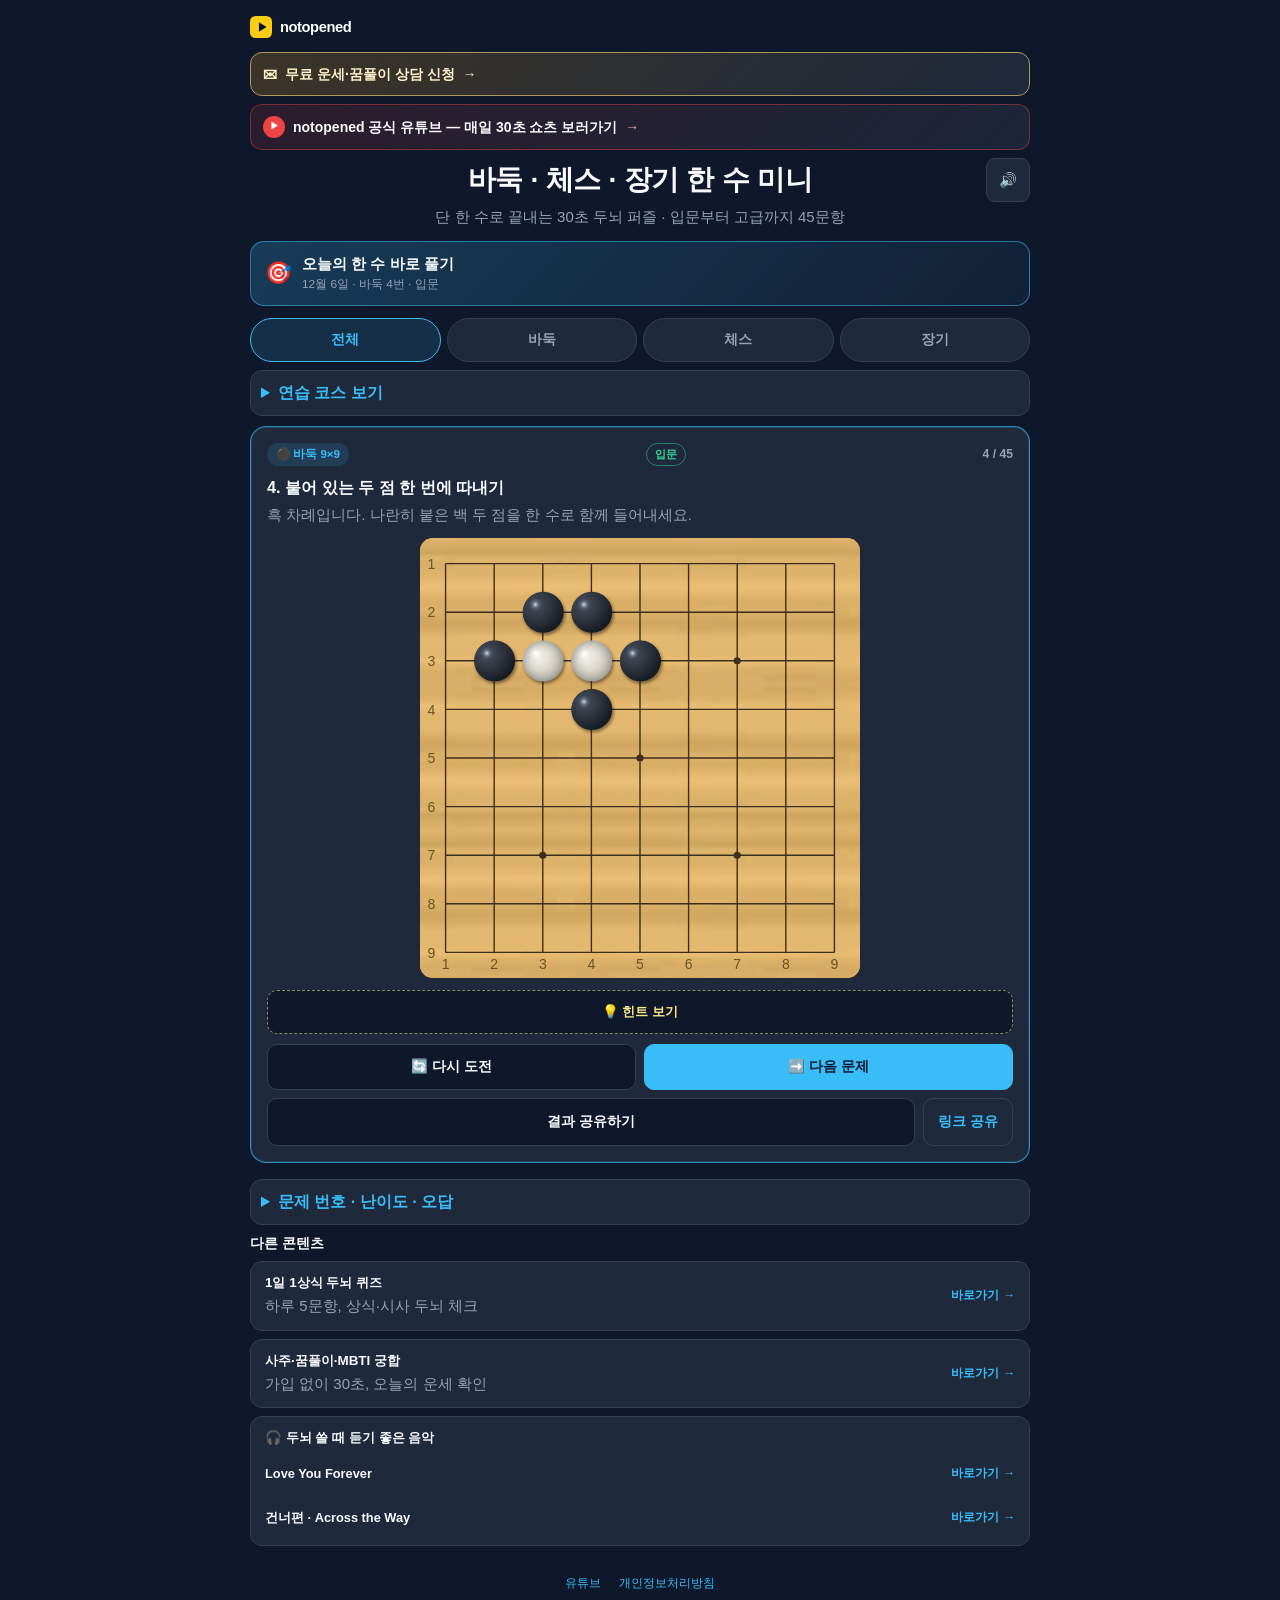
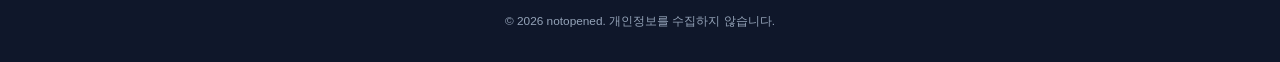
==== commit d4ed65d0: "style(go-chess): 바둑판 나뭇결 반복 주기를 넓혀 큰 화면의 줄무늬를 줄임" ====
--- a/index.html
+++ b/index.html
@@ -1463,7 +1463,7 @@
      9×9 바둑판의 실제 화점 5곳과 어긋난다. 그래서 나뭇결만 남긴 텍스처
      (assets/go_board_wood.webp)를 배경으로 깔고, 교차선·화점은 아래 SVG 가
      정확한 좌표로 그린다. */
-  const wood = woodLayer(svg, 'goWoodTile', vb, vb, 152, null);
+  const wood = woodLayer(svg, 'goWoodTile', vb, vb, 228, 0.9);
   if (wood) svg.appendChild(wood);
 
   for (let i = 0; i < size; i++) {
